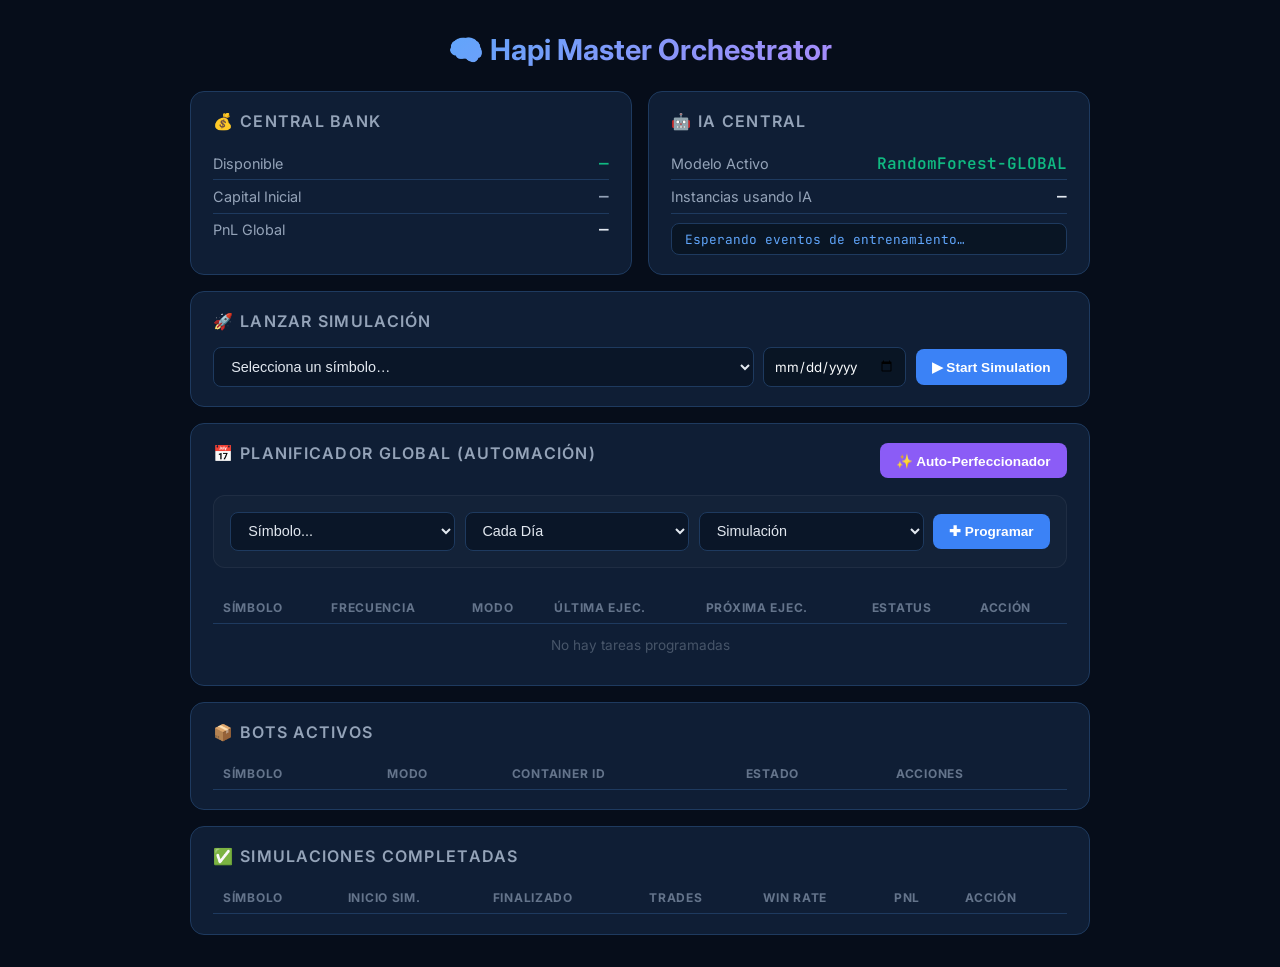
==== orchestrator/static/index.html @ 5a650d9f "feat(sim): Estabilizar fechas de simulacion, historiales y deduplicar activos en Maturity Hub - Se r" ====
<!DOCTYPE html>
<html lang="es">
<head>
    <meta charset="UTF-8">
    <meta name="viewport" content="width=device-width, initial-scale=1.0">
    <title>Hapi Orchestrator</title>
    <link rel="preconnect" href="https://fonts.googleapis.com">
    <link href="https://fonts.googleapis.com/css2?family=Inter:wght@400;500;600;700&family=JetBrains+Mono:wght@400;600&display=swap" rel="stylesheet">
    <style>
        *, *::before, *::after { box-sizing: border-box; margin: 0; padding: 0; }

        body {
            font-family: 'Inter', sans-serif;
            background: #060d1a;
            color: #e2e8f0;
            min-height: 100vh;
            padding: 2rem 1rem;
            display: flex;
            flex-direction: column;
            align-items: center;
        }

        h1 {
            font-size: 1.8rem;
            font-weight: 700;
            margin-bottom: 1.5rem;
            background: linear-gradient(135deg, #60a5fa, #a78bfa);
            -webkit-background-clip: text;
            -webkit-text-fill-color: transparent;
        }

        .grid { display: grid; grid-template-columns: 1fr 1fr; gap: 1rem; width: 100%; max-width: 900px; }
        .full-width { grid-column: 1 / -1; }

        .card {
            background: #0f1e35;
            border: 1px solid #1e3a5f;
            border-radius: 14px;
            padding: 1.2rem 1.4rem;
        }

        .card h2 {
            font-size: 1rem;
            font-weight: 600;
            color: #94a3b8;
            text-transform: uppercase;
            letter-spacing: 0.08em;
            margin-bottom: 1rem;
        }

        .stat-row {
            display: flex;
            justify-content: space-between;
            align-items: center;
            padding: 0.35rem 0;
            border-bottom: 1px solid #1e3a5f;
        }
        .stat-row:last-child { border-bottom: none; }
        .stat-label { color: #94a3b8; font-size: 0.9rem; }
        .stat-value { font-family: 'JetBrains Mono', monospace; font-size: 1rem; font-weight: 600; }
        .green { color: #10b981; }
        .red { color: #ef4444; }
        .yellow { color: #f59e0b; }

        /* Launch section */
        .launch-row { display: flex; gap: 0.6rem; align-items: center; }
        select {
            flex: 1;
            padding: 0.6rem 0.8rem;
            border-radius: 8px;
            border: 1px solid #1e3a5f;
            background: #0a1628;
            color: #e2e8f0;
            font-size: 0.9rem;
            cursor: pointer;
        }
        button {
            padding: 0.6rem 1rem;
            border: none;
            border-radius: 8px;
            font-size: 0.85rem;
            font-weight: 600;
            cursor: pointer;
            transition: opacity 0.15s, transform 0.1s;
        }
        button:hover { opacity: 0.85; transform: translateY(-1px); }
        button:active { transform: translateY(0); }
        .btn-primary { background: #3b82f6; color: white; }
        .btn-kill { background: #ef4444; color: white; }
        .btn-console { background: #1e3a5f; color: #93c5fd; }
        .btn-dismiss { background: #292020; color: #f87171; }

        /* Tables */
        table { width: 100%; border-collapse: collapse; margin-top: 0.5rem; }
        th { text-align: left; padding: 0.5rem 0.6rem; color: #64748b; font-size: 0.75rem; text-transform: uppercase; letter-spacing: 0.06em; border-bottom: 1px solid #1e3a5f; }
        td { padding: 0.55rem 0.6rem; font-size: 0.85rem; border-bottom: 1px solid #0f1e35; }
        tr:last-child td { border-bottom: none; }

        /* Status pill */
        .pill {
            display: inline-block;
            padding: 0.15rem 0.5rem;
            border-radius: 999px;
            font-size: 0.75rem;
            font-weight: 600;
        }
        .pill-running { background: #052e16; color: #4ade80; }
        .pill-completed { background: #1e293b; color: #94a3b8; }

        /* AI status bar */
        #ai-status {
            font-family: 'JetBrains Mono', monospace;
            font-size: 0.8rem;
            color: #60a5fa;
            padding: 0.4rem 0.8rem;
            background: #091524;
            border-radius: 8px;
            border: 1px solid #1e3a5f;
            margin-top: 0.6rem;
        }

        .empty-msg { color: #475569; font-size: 0.85rem; padding: 0.8rem 0; text-align: center; }

        /* Pulse dot */
        .dot { display: inline-block; width: 8px; height: 8px; border-radius: 50%; margin-right: 5px; }
        .dot-green { background: #4ade80; animation: pulse 1.5s infinite; }
        .dot-gray { background: #475569; }
        @keyframes pulse { 0%,100%{opacity:1} 50%{opacity:0.4} }

        /* Toast notifications */
        #toast-container {
            position: fixed;
            top: 20px;
            right: 20px;
            z-index: 9999;
            display: flex;
            flex-direction: column;
            gap: 10px;
            pointer-events: none;
        }
        .toast {
            background: #1e3a5f;
            border-left: 4px solid #3b82f6;
            color: white;
            padding: 12px 20px;
            border-radius: 8px;
            box-shadow: 0 4px 12px rgba(0,0,0,0.5);
            font-size: 0.9rem;
            min-width: 250px;
            opacity: 0;
            transform: translateX(50px);
            transition: all 0.3s ease;
            pointer-events: auto;
            display: flex;
            justify-content: space-between;
            align-items: center;
        }
        .toast.show { opacity: 1; transform: translateX(0); }
        .toast.success { border-left-color: #10b981; }
        .toast.info { border-left-color: #3b82f6; }
        .toast-close { cursor: pointer; margin-left: 15px; opacity: 0.6; font-weight: bold; }
        .toast-close:hover { opacity: 1; }

        /* Highlight animation for new rows */
        @keyframes highlightRow {
            0% { background: rgba(59, 130, 246, 0.2); }
            100% { background: transparent; }
        }
        .row-new {
            animation: highlightRow 3s ease-out;
        }

        /* Maturity Hub Tags */
        .mastery-progress-bg { background: rgba(255,255,255,0.05); border-radius: 4px; height: 8px; width: 80px; overflow: hidden; display:inline-block; vertical-align:middle; margin-right:8px; }
        .mastery-progress-fill { height: 100%; background: #3b82f6; transition: width 0.3s; }
        .tag-ready { color: #10b981; background: rgba(16,185,129,0.1); border: 1px solid rgba(16,185,129,0.3); padding: 2px 6px; border-radius: 4px; font-size: 0.7rem; font-weight: bold; }
        .tag-validating { color: #f59e0b; background: rgba(245,158,11,0.1); border: 1px solid rgba(245,158,11,0.3); padding: 2px 6px; border-radius: 4px; font-size: 0.7rem; font-weight: bold; }
        .tag-learning { color: #94a3b8; background: rgba(148,163,184,0.1); border: 1px solid rgba(148,163,184,0.3); padding: 2px 6px; border-radius: 4px; font-size: 0.7rem; font-weight: bold; }

        /* Sparklines */
        .sparkline-container { width: 100px; height: 30px; display: inline-block; vertical-align: middle; }
        .sparkline-svg { width: 100%; height: 100%; }
        .sparkline-path { fill: none; stroke: #3b82f6; stroke-width: 2; stroke-linecap: round; }
        .sparkline-path-positive { stroke: #10b981; }
        .sparkline-path-negative { stroke: #ef4444; }

        /* Analyst Columns */
        .metric-pro { font-size: 0.75rem; color: #94a3b8; display: block; margin-top: 2px; }
        .metric-pro b { color: #e2e8f0; }
        .stability-badge { display: inline-block; width: 10px; height: 10px; border-radius: 50%; margin-right: 4px; }

        /* Scheduler Styles */
        .btn-delete { background:rgba(239, 68, 68, 0.1); color:#ef4444; border:1px solid rgba(239, 68, 68, 0.2); padding: 4px 8px; border-radius: 6px; cursor:pointer; font-size: 0.75rem; }
        .btn-delete:hover { background:rgba(239, 68, 68, 0.2); }
        .job-tag { padding: 2px 6px; border-radius: 4px; font-size: 0.65rem; font-weight: bold; background: rgba(59, 130, 246, 0.1); color: #3b82f6; }
        .auto-btn { background: #8b5cf6; color: white; border: none; padding: 0.6rem 1rem; border-radius: 8px; cursor: pointer; font-weight: 600; font-size: 0.85rem; }
        .auto-btn:hover { background: #7c3aed; }
    </style>
</head>
<body>
    <div id="toast-container"></div>
    <h1>🧠 Hapi Master Orchestrator</h1>

    <div class="grid">

        <!-- BANCO CENTRAL -->
        <div class="card">
            <h2>💰 Central Bank</h2>
            <div class="stat-row">
                <span class="stat-label">Disponible</span>
                <span class="stat-value green" id="av-cash">—</span>
            </div>
            <div class="stat-row">
                <span class="stat-label">Capital Inicial</span>
                <span class="stat-value" id="init-cash" style="color:#94a3b8">—</span>
            </div>
            <div class="stat-row">
                <span class="stat-label">PnL Global</span>
                <span class="stat-value" id="tot-pnl">—</span>
            </div>
        </div>

        <!-- IA CENTRAL -->
        <div class="card">
            <h2>🤖 IA Central</h2>
            <div class="stat-row">
                <span class="stat-label">Modelo Activo</span>
                <span class="stat-value green">RandomForest-GLOBAL</span>
            </div>
            <div class="stat-row">
                <span class="stat-label">Instancias usando IA</span>
                <span class="stat-value" id="ai-instances">—</span>
            </div>
            <div id="ai-status">Esperando eventos de entrenamiento…</div>
        </div>

        <!-- CERTIFICACIÓN DE MAESTRÍA (MATURITY HUB) -->
        <div class="card full-width" id="maturity-hub-card" style="display:none;">
            <div style="display:flex; justify-content:space-between; align-items:center; margin-bottom:1rem;">
                <h2>🏆 Certificación de Maestría (Maturity Hub)</h2>
                <div id="ai-global-advisor" style="font-size:0.8rem; font-weight:600; color:#3b82f6; padding:0.4rem 0.8rem; background:rgba(59,130,246,0.1); border-radius:30px; border:1px solid rgba(59,130,246,0.2);">
                    🌀 Analizando mejor activo...
                </div>
            </div>
            <table id="maturity-table">
                <thead><tr>
                    <th>Símbolo</th>
                    <th>Tendencia (Equity)</th>
                    <th>Madurez</th>
                    <th>Estatus</th>
                    <th>Análisis (Expect./Eficiencia)</th>
                    <th>Estabilidad</th>
                    <th>Cap. Sugerido</th>
                </tr></thead>
                <tbody id="maturity-tbody"></tbody>
            </table>
        </div>

        <!-- LANZAR SIMULACIÓN -->
        <div class="card full-width">
            <h2>🚀 Lanzar Simulación</h2>
            <div class="launch-row">
                <select id="sym-input">
                    <option value="">Selecciona un símbolo…</option>
                </select>
                <input type="date" id="date-input" style="padding: 0.6rem; border-radius: 8px; border: 1px solid #1e3a5f; background: #091524; color: #f8fafc; font-family: 'Inter', sans-serif;" title="Fecha de inicio (opcional)">
                <button class="btn-primary" onclick="launchBot()">▶ Start Simulation</button>
            </div>
        </div>

        <!-- PLANIFICADOR GLOBAL (AUTOMACIÓN) -->
        <div class="card full-width">
            <div style="display:flex; justify-content:space-between; align-items:center; margin-bottom:1rem;">
                <h2>📅 Planificador Global (Automación)</h2>
                <button class="auto-btn" onclick="autoPerfectionist()">✨ Auto-Perfeccionador</button>
            </div>
            
            <div class="launch-row" style="margin-bottom: 1.5rem; background: rgba(255,255,255,0.02); padding: 1rem; border-radius: 12px; border: 1px solid rgba(255,255,255,0.05);">
                <select id="sched-sym">
                   <option value="">Símbolo...</option>
                </select>
                <select id="sched-freq">
                    <option value="HOURLY">Cada Hora</option>
                    <option value="DAILY" selected>Cada Día</option>
                    <option value="WEEKLY">Cada Semana</option>
                </select>
                <select id="sched-mode">
                    <option value="SIMULATED">Simulación</option>
                    <option value="LIVE">Live Mode</option>
                </select>
                <button class="btn-primary" onclick="addScheduleJob()">✚ Programar</button>
            </div>

            <table id="scheduler-table">
                <thead><tr>
                    <th>Símbolo</th><th>Frecuencia</th><th>Modo</th><th>Última Ejec.</th><th>Próxima Ejec.</th><th>Estatus</th><th>Acción</th>
                </tr></thead>
                <tbody id="scheduler-tbody">
                    <tr><td colspan="7" class="empty-msg">No hay tareas programadas</td></tr>
                </tbody>
            </table>
        </div>

        <!-- BOTS ACTIVOS -->
        <div class="card full-width">
            <h2>📦 Bots Activos <span id="running-count" style="color:#4ade80;font-size:0.85rem;text-transform:none;font-weight:400;"></span></h2>
            <table id="bot-table">
                <thead><tr>
                    <th>Símbolo</th><th>Modo</th><th>Container ID</th><th>Estado</th><th>Acciones</th>
                </tr></thead>
                <tbody id="running-tbody"></tbody>
            </table>
        </div>

        <!-- BOTS COMPLETADOS -->
        <div class="card full-width">
            <h2>✅ Simulaciones Completadas</h2>
            <table id="done-table">
                <thead><tr>
                    <th>Símbolo</th><th>Inicio Sim.</th><th>Finalizado</th><th>Trades</th><th>Win Rate</th><th>PnL</th><th>Acción</th>
                </tr></thead>
                <tbody id="done-tbody"></tbody>
            </table>
        </div>

    </div>

    <script>
        // ─── ANALYST TOOLS ──────────────────────────────────────
        function drawSparkline(data, colorClass = '') {
            if (!data || data.length < 2) return '<span style="color:#475569; font-size:10px;">Sin historial</span>';
            
            const width = 100;
            const height = 30;
            const padding = 2;
            
            const min = Math.min(...data);
            const max = Math.max(...data);
            const range = (max - min) || 1;
            
            const points = data.map((val, i) => {
                const x = (i / (data.length - 1)) * width;
                const y = height - padding - ((val - min) / range) * (height - 2 * padding);
                return `${x},${y}`;
            }).join(' ');
            
            const trend = data[data.length - 1] - data[0];
            const trendColor = trend > 0 ? 'sparkline-path-positive' : (trend < 0 ? 'sparkline-path-negative' : '');

            return `
                <div class="sparkline-container">
                    <svg class="sparkline-svg" viewBox="0 0 ${width} ${height}">
                        <polyline class="sparkline-path ${trendColor}" points="${points}" />
                    </svg>
                </div>
            `;
        }

        // ─── BANK ───────────────────────────────────────────────
        async function fetchBank() {
            try {
                const res = await fetch('/api/bank/balance');
                const d = await res.json();
                document.getElementById('av-cash').textContent = '$' + d.available_cash.toFixed(2);
                document.getElementById('init-cash').textContent = '$' + d.initial_cash.toFixed(2);
                const pnl = d.total_pnl;
                const el = document.getElementById('tot-pnl');
                el.textContent = (pnl >= 0 ? '+' : '') + '$' + pnl.toFixed(2);
                el.className = 'stat-value ' + (pnl >= 0 ? 'green' : 'red');
            } catch(e) { console.error('bank', e); }
        }

        // ─── DOCKER STATUS ──────────────────────────────────────
        let lastRunningSymbols = new Set();
        let isFirstLoad = true;

        function showToast(message, type = 'info') {
            const container = document.getElementById('toast-container');
            const toast = document.createElement('div');
            toast.className = `toast ${type}`;
            toast.innerHTML = `<span>${message}</span><span class="toast-close" onclick="this.parentElement.remove()">×</span>`;
            container.appendChild(toast);
            
            // Trigger animation
            setTimeout(() => toast.classList.add('show'), 10);
            
            // Auto hide after 6 seconds
            setTimeout(() => {
                toast.classList.remove('show');
                setTimeout(() => toast.remove(), 300);
            }, 6000);
        }

        async function fetchBots() {
            try {
                const res = await fetch('/api/docker/status');
                const d = await res.json();

                const currentRunning = new Set((d.containers || []).map(c => c.symbol));
                
                // Detectar si alguno terminó
                if (!isFirstLoad) {
                    lastRunningSymbols.forEach(sym => {
                        if (!currentRunning.has(sym)) {
                            // Estaba antes, ya no está. Revisar si está en completados
                            const isDone = (d.completed || []).some(b => b.symbol === sym);
                            if (isDone) {
                                showToast(`✅ Simulación de <b>${sym}</b> Finalizada`, 'success');
                            }
                        }
                    });
                }
                lastRunningSymbols = currentRunning;
                isFirstLoad = false;

                // --- Bots corriendo ---
                const runningTbody = document.getElementById('running-tbody');
                const containers = d.containers || [];
                document.getElementById('running-count').textContent =
                    containers.length ? `(${containers.length} activo${containers.length > 1 ? 's' : ''})` : '';
                document.getElementById('ai-instances').textContent = containers.length;

                // --- IA Central Stats ---
                if (d.ai) {
                    const statusDiv = document.getElementById('ai-status');
                    statusDiv.innerHTML = `
                        <div style="margin-top:10px; display:flex; flex-direction:column; gap:4px;">
                            <div style="display:flex; justify-content:space-between; font-size:13px;">
                                <span style="color:#64748b;">Muestras de Aprendizaje:</span>
                                <span style="color:white; font-weight:bold;">${d.ai.total_samples} trades</span>
                            </div>
                            <div style="display:flex; justify-content:space-between; font-size:13px;">
                                <span style="color:#64748b;">Estatus de IA:</span>
                                <span style="color:${d.ai.ai_mode === 'MLP' ? '#4ade80' : '#fb923c'}; font-weight:bold;">${d.ai.ai_mode === 'MLP' ? 'ENTRENADO 🧠' : 'COLD-START ❄️'}</span>
                            </div>
                            <div style="display:flex; justify-content:space-between; font-size:13px;">
                                <span style="color:#64748b;">Precisión del Modelo:</span>
                                <span style="color:${d.ai.model_accuracy >= 50 ? '#00ffd5' : '#ff4f4f'}; font-weight:bold;">${d.ai.model_accuracy}%</span>
                            </div>
                        </div>
                    `;
                }

                if (containers.length === 0) {
                    runningTbody.innerHTML = '<tr><td colspan="5" class="empty-msg">No hay bots corriendo</td></tr>';
                } else {
                    runningTbody.innerHTML = '';
                    containers.forEach(c => {
                        const tr = document.createElement('tr');
                        tr.innerHTML = `
                            <td style="font-weight:600;">${c.symbol}</td>
                            <td>${c.mode}</td>
                            <td style="font-family:'JetBrains Mono',monospace;font-size:12px;color:#64748b;">${c.id}</td>
                            <td><span class="pill pill-running"><span class="dot dot-green"></span>running</span></td>
                            <td style="display:flex;gap:6px;flex-wrap:wrap;">
                                <button class="btn-kill" onclick="killBot('${c.symbol}')">⛔ Kill</button>
                                <button class="btn-console" onclick="openConsole('${c.symbol}')">💻 Consola</button>
                            </td>`;
                        runningTbody.appendChild(tr);
                    });
                }

                // --- Bots completados ---
                const doneTbody = document.getElementById('done-tbody');
                const maturityTbody = document.getElementById('maturity-tbody');
                const maturityHub = document.getElementById('maturity-hub-card');
                const completed = d.completed || [];
                
                if (completed.length === 0) {
                    doneTbody.innerHTML = '<tr><td colspan="6" class="empty-msg">Ninguna simulación finalizada todavía</td></tr>';
                    maturityHub.style.display = 'none';
                } else {
                    doneTbody.innerHTML = '';
                    maturityTbody.innerHTML = '';
                    maturityHub.style.display = 'block';

                    let bestSymbol = null;
                    let maxPF = 0;

                    const latestPerSymbol = {};

                    completed.forEach(b => {
                        // --- Fila en Tabla de Completados ---
                        const pnl = b.pnl || 0;
                        const pnlClass = pnl >= 0 ? 'green' : 'red';
                        const wr = b.win_rate != null ? (b.win_rate * 100).toFixed(1) + '%' : '—';
                        const tr = document.createElement('tr');
                        if (new Date() - new Date(b.finished_at) < 15000) tr.className = 'row-new';
                        
                        tr.innerHTML = `
                            <td style="font-weight:600;">${b.symbol}</td>
                            <td style="color:#4ade80;font-size:0.8rem;font-family:'JetBrains Mono',monospace;">${b.sim_start_date || '—'}</td>
                            <td style="color:#64748b;font-size:0.8rem;">${b.finished_at || '—'}</td>
                            <td>${b.trades ?? '—'}</td>
                            <td>${wr}</td>
                            <td class="${pnlClass}" style="font-family:'JetBrains Mono',monospace;">${pnl >= 0 ? '+' : ''}$${pnl.toFixed(2)}</td>
                            <td><button class="btn-dismiss" onclick="dismissBot('${b.run_id || b.symbol}')">🗑 Limpiar</button></td>`;
                        doneTbody.appendChild(tr);

                        if (!latestPerSymbol[b.symbol]) {
                            latestPerSymbol[b.symbol] = b;
                        }
                    });

                    // --- Filas agrupadas en Maturity Hub ---
                    Object.values(latestPerSymbol).forEach(b => {
                        const mScore = b.mastery_score || 0;
                        const mStatus = b.mastery_status || "APRENDIENDO";
                        const mPF = b.actual_profit_factor || 0;
                        const mDD = b.actual_max_drawdown || 0;
                        const mCash = b.recommended_cash || 500;
                        const mExpect = b.expectancy || 0;
                        const mEff = b.efficiency || 0;
                        const mStab = b.stability_score || 0;
                        const mHistory = b.equity_history || [];
                        
                        if (mPF > maxPF) { maxPF = mPF; bestSymbol = b.symbol; }

                        const tagClass = mStatus === "LISTO PARA VIVO" ? "tag-ready" : 
                                       mStatus === "VALIDANDO" ? "tag-validating" : "tag-learning";

                        const stabColor = mStab > 70 ? '#10b981' : mStab > 40 ? '#f59e0b' : '#ef4444';

                        const mTr = document.createElement('tr');
                        mTr.innerHTML = `
                            <td style="font-weight:700;">${b.symbol}</td>
                            <td>${drawSparkline(mHistory)}</td>
                            <td>
                                <div class="mastery-progress-bg"><div class="mastery-progress-fill" style="width:${mScore}%"></div></div>
                                <span style="font-size:0.8rem; font-weight:bold;">${mScore.toFixed(0)}%</span>
                            </td>
                            <td><span class="${tagClass}">${mStatus}</span></td>
                            <td>
                                <span class="metric-pro">Expectancia: <b style="color:${mExpect >= 0 ? '#4ade80' : '#f87171'}">$${mExpect.toFixed(2)}</b></span>
                                <span class="metric-pro">Eficiencia: <b style="color:${mEff > 80 ? '#4ade80' : '#fb923c'}">${mEff.toFixed(1)}%</b></span>
                            </td>
                            <td>
                                <div style="display:flex; align-items:center;">
                                    <span class="stability-badge" style="background:${stabColor}"></span>
                                    <span style="font-family:'JetBrains Mono',monospace; font-weight:700;">${mStab.toFixed(1)}</span>
                                </div>
                                <span style="font-size:0.65rem; color:#64748b;">Profit Factor: ${mPF.toFixed(2)}</span>
                            </td>
                            <td style="font-weight:600; color:#3b82f6;">$${mCash.toLocaleString()}</td>
                        `;
                        maturityTbody.appendChild(mTr);
                    });

                    // --- Global Advisor & Concentration Check ---
                    const advisor = document.getElementById('ai-global-advisor');
                    const activeSymbols = Array.from(lastRunningSymbols);
                    
                    // Lógica de Correlación (Sectores)
                    const sectors = {
                        'AAPL': 'TECH', 'NVDA': 'TECH', 'MSFT': 'TECH', 'TSLA': 'TECH/AUTO',
                        'AMD': 'TECH', 'INTC': 'TECH', 'AMZN': 'RETAIL/TECH', 'GOOGL': 'TECH',
                        'META': 'TECH', 'NFLX': 'TECH', 'SPY': 'INDEX', 'QQQ': 'INDEX'
                    };
                    
                    const activeSectors = activeSymbols.map(s => sectors[s] || 'OTHER');
                    const sectorCounts = activeSectors.reduce((acc, s) => { acc[s] = (acc[s] || 0) + 1; return acc; }, {});
                    const overloadedSectors = Object.keys(sectorCounts).filter(s => sectorCounts[s] > 1);

                    if (overloadedSectors.length > 0) {
                        advisor.innerHTML = `⚠️ ALERTA: Concentración de Riesgo en sector <b>${overloadedSectors.join(', ')}</b>`;
                        advisor.style.background = "rgba(239, 68, 68, 0.1)";
                        advisor.style.color = "#ef4444";
                        advisor.style.borderColor = "rgba(239, 68, 68, 0.3)";
                    } else if (bestSymbol && maxPF >= 1) {
                        advisor.innerHTML = `✨ Recomendado: <b style="color:white;">${bestSymbol}</b> (PF: ${maxPF.toFixed(2)})`;
                        advisor.style.background = "rgba(16,185,129,0.1)";
                        advisor.style.color = "#10b981";
                        advisor.style.borderColor = "rgba(16,185,129,0.3)";
                    } else {
                        advisor.innerHTML = "🌀 IA: Necesito más datos para recomendar.";
                    }
                }
            } catch(e) { console.error('bots', e); }
        }

        // ─── ACTIONS ────────────────────────────────────────────
        async function launchBot() {
            const sym = document.getElementById('sym-input').value;
            const startDate = document.getElementById('date-input').value; // puede ser vacío
            if (!sym) { alert('Selecciona un símbolo primero'); return; }
            
            // Persistir la fecha para la próxima vez
            if (startDate) {
                localStorage.setItem('hapi_last_sim_date', startDate);
            } else {
                localStorage.removeItem('hapi_last_sim_date');
            }
            
            const payload = {symbol: sym, mode: 'SIMULATED'};
            if (startDate) payload.start_date = startDate;
            
            try {
                const res = await fetch('/api/docker/launch', {
                    method: 'POST',
                    headers: {'Content-Type': 'application/json'},
                    body: JSON.stringify(payload)
                });
                const d = await res.json();
                if (d.status === 'error') { alert('Error: ' + d.message); return; }
                document.getElementById('sym-input').value = '';
                logAI(`🚀 Worker ${sym} lanzado → entrenando IA Central…`);
                fetchBots();
            } catch(e) { alert('Fallo al lanzar: ' + e.message); }
        }

        async function killBot(sym) {
            // Optimistic UI update: deshabilitar botones y cambiar texto para feedback visual inmediato
            const buttons = document.querySelectorAll(`button[onclick="killBot('${sym}')"]`);
            buttons.forEach(b => {
                b.textContent = '⏳ Matando...';
                b.disabled = true;
                b.style.opacity = '0.5';
            });
            
            try {
                await fetch(`/api/docker/kill/${sym}`, {method: 'POST'});
            } catch(e) {
                console.error("Error al matar bot", e);
            }
            
            // Refrescar al instante y también esperar 2 segundos para asegurar sincronía con Docker
            fetchBots();
            setTimeout(fetchBots, 2000); 
        }

        async function dismissBot(sym) {
            await fetch(`/api/docker/dismiss/${sym}`, {method: 'POST'});
            fetchBots();
        }

        function openConsole(sym) {
            window.open(`http://localhost:8080/?symbol=${sym}`, '_blank');
        }

        // ─── INITIALIZATION ─────────────────────────────────────
        document.addEventListener('DOMContentLoaded', () => {
            fetchBank();
            fetchBots();
            fetchSymbols();
            fetchSchedules();
            setInterval(fetchBank, 10000);
            setInterval(fetchBots, 5000);
            setInterval(fetchSchedules, 60000);
        });

        // ─── SCHEDULER LOGIC ──────────────────────────────────────
        async function fetchSchedules() {
            try {
                const res = await fetch('/api/scheduler/jobs');
                const d = await res.json();
                const tbody = document.getElementById('scheduler-tbody');
                
                if (!d.jobs || d.jobs.length === 0) {
                    tbody.innerHTML = '<tr><td colspan="7" class="empty-msg">No hay tareas programadas</td></tr>';
                    return;
                }

                tbody.innerHTML = '';
                d.jobs.forEach(j => {
                    const row = document.createElement('tr');
                    const nextRun = new Date(j.next_run).toLocaleString();
                    const lastRun = j.last_run ? new Date(j.last_run).toLocaleString() : '—';
                    
                    row.innerHTML = `
                        <td style="font-weight:700;">${j.symbol}</td>
                        <td><span class="job-tag">${j.frequency}</span></td>
                        <td style="font-size:0.8rem; color:#94a3b8;">${j.mode}</td>
                        <td style="font-size:0.8rem;">${lastRun}</td>
                        <td style="color:#3b82f6; font-weight:600; font-size:0.8rem;">${nextRun}</td>
                        <td><span style="color:${j.status==='ERROR'?'#ef4444':'#10b981'}; font-size:0.75rem;">● ${j.status}</span></td>
                        <td>
                            <button class="btn-action" onclick="runJobNow('${j.id}')" title="Lanzar ahora" style="background:#10b98122; border:1px solid #10b98144; color:#10b981; margin-right:5px; padding:2px 6px; border-radius:4px; cursor:pointer;">▶️</button>
                            <button class="btn-delete" onclick="deleteJob('${j.id}')" title="Eliminar" style="background:#ef444422; border:1px solid #ef444444; color:#ef4444; padding:2px 6px; border-radius:4px; cursor:pointer;">🗑</button>
                        </td>
                    `;
                    tbody.appendChild(row);
                });
            } catch(e) { console.error('schedules', e); }
        }

        async function addScheduleJob() {
            const symbol = document.getElementById('sched-sym').value;
            const frequency = document.getElementById('sched-freq').value;
            const mode = document.getElementById('sched-mode').value;
            
            if(!symbol) return alert('Selecciona un símbolo');

            try {
                const res = await fetch('/api/scheduler/jobs', {
                    method: 'POST',
                    headers: {'Content-Type': 'application/json'},
                    body: JSON.stringify({ symbol, frequency, mode })
                });
                if(res.ok) {
                    showToast(`📅 Tarea programada para ${symbol}`, 'info');
                    fetchSchedules();
                }
            } catch(e) { console.error(e); }
        }

        async function deleteJob(id) {
            if(!confirm('¿Eliminar tarea programada?')) return;
            try {
                await fetch(`/api/scheduler/jobs/${id}`, { method: 'DELETE' });
                fetchSchedules();
            } catch(e) { console.error(e); }
        }

        async function runJobNow(id) {
            try {
                const res = await fetch(`/api/scheduler/jobs/${id}/run`, { method: 'POST' });
                if (res.ok) {
                    showToast("⚡ Lanzando tarea programada inmediatamente...", "success");
                    fetchSchedules();
                    // Refrescar el Hub de Madurez tras un pequeño delay para ver el nuevo contenedor
                    setTimeout(fetchMaturityHub, 2000);
                }
            } catch(e) { console.error(e); }
        }

        async function autoPerfectionist() {
            showToast("🧠 IA: Identificando activos para auto-perfeccionamiento...", "info");
            
            // Buscar en el maturity hub activos con madurez < 50%
            const rows = document.querySelectorAll('#maturity-tbody tr');
            let scheduled = 0;
            
            for (let tr of rows) {
                const symbol = tr.querySelector('td:first-child').innerText;
                const status = tr.querySelector('.tag-learning, .tag-validating, .tag-ready')?.innerText;
                
                if (status === "APRENDIENDO" || status === "VALIDANDO") {
                    await fetch('/api/scheduler/jobs', {
                        method: 'POST',
                        headers: {'Content-Type': 'application/json'},
                        body: JSON.stringify({ symbol, frequency: 'DAILY', mode: 'SIMULATED' })
                    });
                    scheduled++;
                }
            }

            if (scheduled > 0) {
                showToast(`🚀 Se programaron ${scheduled} ciclos de aprendizaje diario.`, "success");
            } else {
                showToast("✨ Todos los activos están en nivel óptimo.", "success");
            }
            fetchSchedules();
        }

        // ─── SYMBOLS ────────────────────────────────────────────
        async function fetchSymbols() {
            try {
                const res = await fetch('/api/symbols');
                const d = await res.json();
                if (d.status === 'success') {
                    const sel = document.getElementById('sym-input');
                    const schedSel = document.getElementById('sched-sym');
                    
                    // Limpiar previos (menos el placeholder)
                    sel.innerHTML = '<option value="">Selecciona un símbolo…</option>';
                    schedSel.innerHTML = '<option value="">Símbolo...</option>';
                    
                    d.assets.forEach(a => {
                        const opt = document.createElement('option');
                        opt.value = a.symbol;
                        opt.textContent = a.symbol + (a.name ? ` — ${a.name}` : '');
                        sel.appendChild(opt.cloneNode(true));
                        schedSel.appendChild(opt);
                    });
                }
            } catch(e) { console.error('symbols', e); }
        }

        // ─── AI STATUS TICKER ───────────────────────────────────
        function logAI(msg) {
            document.getElementById('ai-status').textContent = msg;
        }

        // Poll cada 5 s (Bots y Banco)
        setInterval(fetchBank, 10000);
        setInterval(fetchBots, 5000);
        
        // Restaurar última fecha usada
        const lastDate = localStorage.getItem('hapi_last_sim_date');
        if (lastDate) {
            const el = document.getElementById('date-input');
            if (el) el.value = lastDate;
        }
    </script>
</body>
</html>
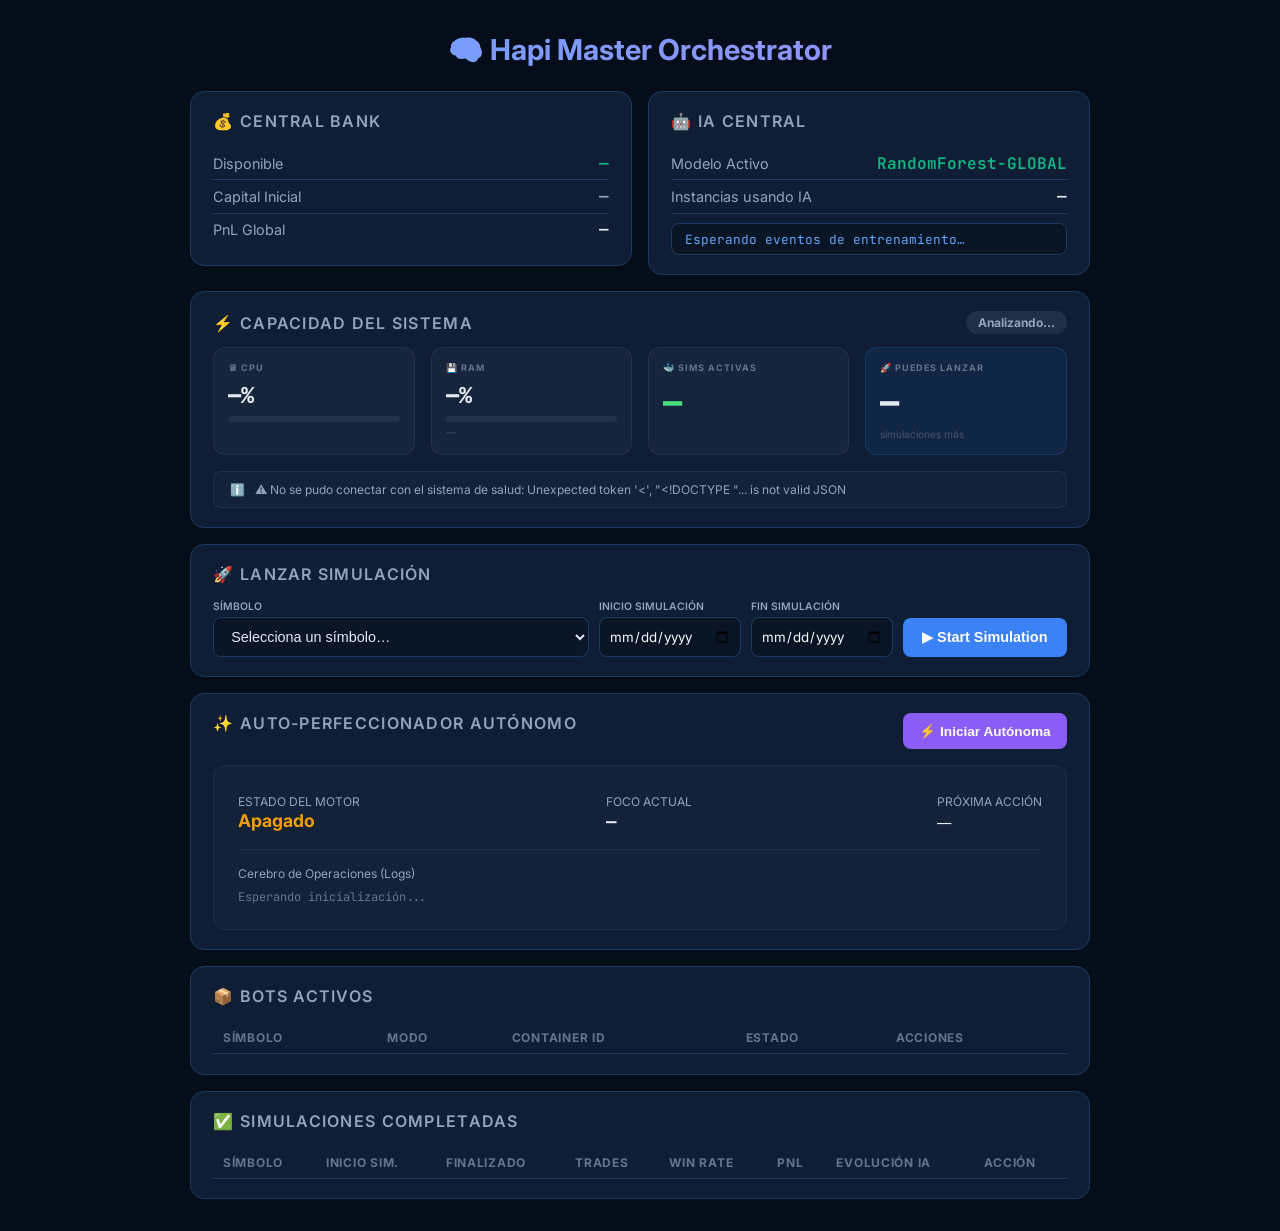
==== commit 06884720: "feat: widget de salud del sistema antes de Lanzar Simulacion - feat(orchestrator/main): nuevo endpoi" ====
--- a/orchestrator/static/index.html
+++ b/orchestrator/static/index.html
@@ -15,21 +15,20 @@
             color: #e2e8f0;
             min-height: 100vh;
             padding: 2rem 1rem;
-            display: flex;
-            flex-direction: column;
-            align-items: center;
+            overflow-y: auto;
         }
 
         h1 {
             font-size: 1.8rem;
             font-weight: 700;
             margin-bottom: 1.5rem;
+            text-align: center;
             background: linear-gradient(135deg, #60a5fa, #a78bfa);
             -webkit-background-clip: text;
             -webkit-text-fill-color: transparent;
         }
 
-        .grid { display: grid; grid-template-columns: 1fr 1fr; gap: 1rem; width: 100%; max-width: 900px; }
+        .grid { display: grid; grid-template-columns: 1fr 1fr; gap: 1rem; width: 100%; max-width: 900px; margin: 0 auto; align-items: start; }
         .full-width { grid-column: 1 / -1; }
 
         .card {
@@ -256,49 +255,104 @@
             </table>
         </div>
 
-        <!-- LANZAR SIMULACIÓN -->
+        
+        <!-- SALUD DEL SISTEMA -->
+        <div class="card full-width" id="sys-health-card">
+            <div style="display:flex; justify-content:space-between; align-items:center; margin-bottom:0.8rem;">
+                <h2 style="margin:0;">⚡ Capacidad del Sistema</h2>
+                <span id="sys-advice-badge" style="font-size:0.75rem; padding:4px 12px; border-radius:20px; font-weight:700; background:rgba(100,116,139,0.2); color:#94a3b8; transition:all 0.4s;">
+                    Analizando…
+                </span>
+            </div>
+            <div style="display:grid; grid-template-columns:1fr 1fr 1fr 1fr; gap:1rem; margin-bottom:1rem;">
+                <!-- CPU -->
+                <div style="background:rgba(255,255,255,0.03); border:1px solid rgba(255,255,255,0.06); border-radius:12px; padding:14px;">
+                    <div style="font-size:9px; color:#64748b; text-transform:uppercase; letter-spacing:1px; margin-bottom:8px; font-weight:700;">🖥 CPU</div>
+                    <div style="font-size:22px; font-weight:900; font-family:'JetBrains Mono',monospace; margin-bottom:6px;" id="sys-cpu-val">—%</div>
+                    <div style="background:rgba(255,255,255,0.06); border-radius:4px; height:6px; overflow:hidden;">
+                        <div id="sys-cpu-bar" style="height:100%; width:0%; background:#3b82f6; transition:width 0.6s ease; border-radius:4px;"></div>
+                    </div>
+                </div>
+                <!-- RAM -->
+                <div style="background:rgba(255,255,255,0.03); border:1px solid rgba(255,255,255,0.06); border-radius:12px; padding:14px;">
+                    <div style="font-size:9px; color:#64748b; text-transform:uppercase; letter-spacing:1px; margin-bottom:8px; font-weight:700;">💾 RAM</div>
+                    <div style="font-size:22px; font-weight:900; font-family:'JetBrains Mono',monospace; margin-bottom:6px;" id="sys-ram-val">—%</div>
+                    <div style="background:rgba(255,255,255,0.06); border-radius:4px; height:6px; overflow:hidden;">
+                        <div id="sys-ram-bar" style="height:100%; width:0%; background:#8b5cf6; transition:width 0.6s ease; border-radius:4px;"></div>
+                    </div>
+                    <div style="font-size:10px; color:#475569; margin-top:4px;" id="sys-ram-detail">—</div>
+                </div>
+                <!-- Sims Activas -->
+                <div style="background:rgba(255,255,255,0.03); border:1px solid rgba(255,255,255,0.06); border-radius:12px; padding:14px;">
+                    <div style="font-size:9px; color:#64748b; text-transform:uppercase; letter-spacing:1px; margin-bottom:8px; font-weight:700;">🐳 Sims Activas</div>
+                    <div style="font-size:32px; font-weight:900; font-family:'JetBrains Mono',monospace; color:#4ade80;" id="sys-running-val">—</div>
+                </div>
+                <!-- Capacidad Disponible -->
+                <div id="sys-capacity-card" style="background:rgba(59,130,246,0.08); border:1px solid rgba(59,130,246,0.2); border-radius:12px; padding:14px; transition:all 0.4s;">
+                    <div style="font-size:9px; color:#64748b; text-transform:uppercase; letter-spacing:1px; margin-bottom:8px; font-weight:700;">🚀 Puedes Lanzar</div>
+                    <div style="font-size:32px; font-weight:900; font-family:'JetBrains Mono',monospace;" id="sys-max-val">—</div>
+                    <div style="font-size:10px; color:#475569; margin-top:4px;">simulaciones más</div>
+                </div>
+            </div>
+            <!-- Advice bar -->
+            <div id="sys-advice-bar" style="background:rgba(255,255,255,0.02); border:1px solid rgba(255,255,255,0.06); border-radius:8px; padding:10px 16px; font-size:12px; color:#94a3b8; display:flex; align-items:center; gap:10px; transition:all 0.4s;">
+                <span id="sys-advice-icon">ℹ️</span>
+                <span id="sys-advice-text">Cargando diagnóstico del sistema…</span>
+            </div>
+        </div>
+
+<!-- LANZAR SIMULACIÓN -->
         <div class="card full-width">
             <h2>🚀 Lanzar Simulación</h2>
-            <div class="launch-row">
-                <select id="sym-input">
-                    <option value="">Selecciona un símbolo…</option>
-                </select>
-                <input type="date" id="date-input" style="padding: 0.6rem; border-radius: 8px; border: 1px solid #1e3a5f; background: #091524; color: #f8fafc; font-family: 'Inter', sans-serif;" title="Fecha de inicio (opcional)">
-                <button class="btn-primary" onclick="launchBot()">▶ Start Simulation</button>
+            <div class="launch-row" style="align-items:flex-end;">
+                <div style="display:flex; flex-direction:column; gap:4px; flex:1;">
+                   <span style="font-size:0.65rem; color:#94a3b8; font-weight:600;">SÍMBOLO</span>
+                   <select id="sym-input">
+                       <option value="">Selecciona un símbolo…</option>
+                   </select>
+                </div>
+                <div style="display:flex; flex-direction:column; gap:4px;">
+                   <span style="font-size:0.65rem; color:#94a3b8; font-weight:600;">INICIO SIMULACIÓN</span>
+                   <input type="date" id="date-input" style="padding: 0.6rem; border-radius: 8px; border: 1px solid #1e3a5f; background: #091524; color: #f8fafc; font-family: 'Inter', sans-serif;" title="Fecha de inicio (opcional)">
+                </div>
+                <div style="display:flex; flex-direction:column; gap:4px;">
+                   <span style="font-size:0.65rem; color:#94a3b8; font-weight:600;">FIN SIMULACIÓN</span>
+                   <input type="date" id="date-end-input" style="padding: 0.6rem; border-radius: 8px; border: 1px solid #1e3a5f; background: #091524; color: #f8fafc; font-family: 'Inter', sans-serif;" title="Fecha de fin (opcional)">
+                </div>
+                <button class="btn-primary" onclick="launchBot()" style="padding:0.7rem 1.2rem; font-size:0.9rem;">▶ Start Simulation</button>
             </div>
         </div>
 
-        <!-- PLANIFICADOR GLOBAL (AUTOMACIÓN) -->
+        <!-- AUTO-PERFECCIONADOR AUTÓNOMO -->
         <div class="card full-width">
             <div style="display:flex; justify-content:space-between; align-items:center; margin-bottom:1rem;">
-                <h2>📅 Planificador Global (Automación)</h2>
-                <button class="auto-btn" onclick="autoPerfectionist()">✨ Auto-Perfeccionador</button>
-            </div>
-            
-            <div class="launch-row" style="margin-bottom: 1.5rem; background: rgba(255,255,255,0.02); padding: 1rem; border-radius: 12px; border: 1px solid rgba(255,255,255,0.05);">
-                <select id="sched-sym">
-                   <option value="">Símbolo...</option>
-                </select>
-                <select id="sched-freq">
-                    <option value="HOURLY">Cada Hora</option>
-                    <option value="DAILY" selected>Cada Día</option>
-                    <option value="WEEKLY">Cada Semana</option>
-                </select>
-                <select id="sched-mode">
-                    <option value="SIMULATED">Simulación</option>
-                    <option value="LIVE">Live Mode</option>
-                </select>
-                <button class="btn-primary" onclick="addScheduleJob()">✚ Programar</button>
-            </div>
-
-            <table id="scheduler-table">
-                <thead><tr>
-                    <th>Símbolo</th><th>Frecuencia</th><th>Modo</th><th>Última Ejec.</th><th>Próxima Ejec.</th><th>Estatus</th><th>Acción</th>
-                </tr></thead>
-                <tbody id="scheduler-tbody">
-                    <tr><td colspan="7" class="empty-msg">No hay tareas programadas</td></tr>
-                </tbody>
-            </table>
+                <h2>✨ Auto-Perfeccionador Autónomo</h2>
+                <button id="btn-toggle-auto" class="auto-btn" onclick="toggleAutoTrainer()">⚡ Iniciar Autónoma</button>
+            </div>
+            
+            <div style="background: rgba(255,255,255,0.02); padding: 1.5rem; border-radius: 12px; border: 1px solid rgba(255,255,255,0.05); display: flex; flex-direction: column; gap: 1rem;">
+                <div style="display: flex; justify-content: space-between;">
+                    <div>
+                        <span style="font-size: 0.75rem; color: #94a3b8; text-transform: uppercase;">Estado del Motor</span>
+                        <div id="ai-auto-status" style="font-weight: 700; color: #f59e0b; font-size: 1.1rem;">Apagado</div>
+                    </div>
+                    <div>
+                        <span style="font-size: 0.75rem; color: #94a3b8; text-transform: uppercase;">Foco Actual</span>
+                        <div id="ai-auto-focus" style="font-weight: 700; font-family: 'JetBrains Mono', monospace; color: #e2e8f0; font-size: 1.1rem;">—</div>
+                    </div>
+                    <div>
+                        <span style="font-size: 0.75rem; color: #94a3b8; text-transform: uppercase;">Próxima Acción</span>
+                        <div id="ai-auto-action" style="font-size: 0.9rem; color: #e2e8f0; margin-top: 4px;">—</div>
+                    </div>
+                </div>
+                
+                <div style="border-top: 1px solid rgba(255,255,255,0.05); padding-top: 1rem;">
+                    <span style="font-size: 0.75rem; color: #94a3b8; margin-bottom: 0.5rem; display:block;">Cerebro de Operaciones (Logs)</span>
+                    <ul id="ai-auto-logs" style="list-style:none; font-family: 'JetBrains Mono', monospace; font-size: 0.75rem; color: #64748b; margin:0; display:flex; flex-direction:column; gap:4px; max-height:80px; overflow-y:auto;">
+                        <li>Esperando inicialización...</li>
+                    </ul>
+                </div>
+            </div>
         </div>
 
         <!-- BOTS ACTIVOS -->
@@ -317,7 +371,7 @@
             <h2>✅ Simulaciones Completadas</h2>
             <table id="done-table">
                 <thead><tr>
-                    <th>Símbolo</th><th>Inicio Sim.</th><th>Finalizado</th><th>Trades</th><th>Win Rate</th><th>PnL</th><th>Acción</th>
+                    <th>Símbolo</th><th>Inicio Sim.</th><th>Finalizado</th><th>Trades</th><th>Win Rate</th><th>PnL</th><th>Evolución IA</th><th>Acción</th>
                 </tr></thead>
                 <tbody id="done-tbody"></tbody>
             </table>
@@ -384,11 +438,11 @@
             // Trigger animation
             setTimeout(() => toast.classList.add('show'), 10);
             
-            // Auto hide after 6 seconds
+            // Auto hide after 12 seconds so user can read details
             setTimeout(() => {
                 toast.classList.remove('show');
                 setTimeout(() => toast.remove(), 300);
-            }, 6000);
+            }, 12000);
         }
 
         async function fetchBots() {
@@ -403,9 +457,27 @@
                     lastRunningSymbols.forEach(sym => {
                         if (!currentRunning.has(sym)) {
                             // Estaba antes, ya no está. Revisar si está en completados
-                            const isDone = (d.completed || []).some(b => b.symbol === sym);
-                            if (isDone) {
-                                showToast(`✅ Simulación de <b>${sym}</b> Finalizada`, 'success');
+                            const completedBot = (d.completed || []).find(b => b.symbol === sym);
+                            if (completedBot) {
+                                const pnl = completedBot.pnl || 0;
+                                const trades = completedBot.trades || 0;
+                                const wrRaw = completedBot.win_rate != null ? completedBot.win_rate : null;
+                                const wr = wrRaw != null ? (wrRaw <= 1.0 ? wrRaw * 100 : wrRaw).toFixed(1) + '%' : '—';
+                                const mStatus = completedBot.mastery_status || "APRENDIENDO";
+                                
+                                let readinessMsg = "";
+                                if (mStatus === "LISTO PARA VIVO") {
+                                    readinessMsg = "<br><span style='color:#10b981;font-weight:bold;font-size:0.85rem;'>🟢 IA APROBADA: ¡Símbolo LISTO para LIVE!</span>";
+                                } else if (pnl > 0) {
+                                    readinessMsg = "<br><span style='color:#f59e0b;font-weight:bold;font-size:0.85rem;'>🟡 Gana dinero pero falta madurez. Mas simulaciones sugeridas.</span>";
+                                } else {
+                                    readinessMsg = "<br><span style='color:#ef4444;font-weight:bold;font-size:0.85rem;'>🔴 Sigue perdiendo. Repetir entrenamiento.</span>";
+                                }
+
+                                const details = `<br><span style="font-size:0.8rem;color:#cbd5e1;font-family:'JetBrains Mono',monospace;">Trades: ${trades} | WR: ${wr} | PnL: $${pnl.toFixed(2)}</span>${readinessMsg}`;
+                                const toastType = pnl > 0 ? 'success' : 'info';
+
+                                showToast(`✅ Simulación de <b>${sym}</b> Finalizada${details}`, toastType);
                             }
                         }
                     });
@@ -483,9 +555,33 @@
                         // --- Fila en Tabla de Completados ---
                         const pnl = b.pnl || 0;
                         const pnlClass = pnl >= 0 ? 'green' : 'red';
-                        const wr = b.win_rate != null ? (b.win_rate * 100).toFixed(1) + '%' : '—';
+                        
+                        // Fix for raw win rate values vs pre-multiplied percentages
+                        let wrRaw = b.win_rate != null ? b.win_rate : null;
+                        if (wrRaw != null && wrRaw <= 1.0) wrRaw = wrRaw * 100; // Only multiply if fractional
+                        const wr = wrRaw != null ? wrRaw.toFixed(1) + '%' : '—';
+                        
                         const tr = document.createElement('tr');
                         if (new Date() - new Date(b.finished_at) < 15000) tr.className = 'row-new';
+
+                        // Calculate Evolution by looking for the chronologically previous simulation of the same symbol
+                        let evolutionHtml = '<span style="color:#64748b;font-size:0.75rem;">Primera vez</span>';
+                        let pastSymRuns = [];
+                        // We use the full completed array and find the next occurrence of this symbol (since array is reverse chronological)
+                        const currentIdx = completed.findIndex(x => x === b);
+                        if (currentIdx !== -1) {
+                            pastSymRuns = completed.slice(currentIdx + 1).filter(past => past.symbol === b.symbol);
+                        }
+                        const prevRun = pastSymRuns.length > 0 ? pastSymRuns[0] : null;
+
+                        if (prevRun) {
+                            const pnlDiff = pnl - (prevRun.pnl || 0);
+                            const diffColor = pnlDiff > 0 ? '#4ade80' : (pnlDiff < 0 ? '#f87171' : '#cbd5e1');
+                            const diffSign = pnlDiff > 0 ? '▲ +$' : (pnlDiff < 0 ? '▼ -$' : '=$');
+                            evolutionHtml = `<div style="display:flex; align-items:center;">
+                                             <span style="color:${diffColor}; font-weight:700; font-family:'JetBrains Mono',monospace; font-size:0.8rem;">${diffSign}${Math.abs(pnlDiff).toFixed(2)}</span>
+                                             </div>`;
+                        }
                         
                         tr.innerHTML = `
                             <td style="font-weight:600;">${b.symbol}</td>
@@ -494,6 +590,7 @@
                             <td>${b.trades ?? '—'}</td>
                             <td>${wr}</td>
                             <td class="${pnlClass}" style="font-family:'JetBrains Mono',monospace;">${pnl >= 0 ? '+' : ''}$${pnl.toFixed(2)}</td>
+                            <td>${evolutionHtml}</td>
                             <td><button class="btn-dismiss" onclick="dismissBot('${b.run_id || b.symbol}')">🗑 Limpiar</button></td>`;
                         doneTbody.appendChild(tr);
 
@@ -582,6 +679,7 @@
         async function launchBot() {
             const sym = document.getElementById('sym-input').value;
             const startDate = document.getElementById('date-input').value; // puede ser vacío
+            const endDate = document.getElementById('date-end-input').value; // puede ser vacío
             if (!sym) { alert('Selecciona un símbolo primero'); return; }
             
             // Persistir la fecha para la próxima vez
@@ -590,9 +688,15 @@
             } else {
                 localStorage.removeItem('hapi_last_sim_date');
             }
+            if (endDate) {
+                localStorage.setItem('hapi_last_sim_end_date', endDate);
+            } else {
+                localStorage.removeItem('hapi_last_sim_end_date');
+            }
             
             const payload = {symbol: sym, mode: 'SIMULATED'};
             if (startDate) payload.start_date = startDate;
+            if (endDate) payload.end_date = endDate;
             
             try {
                 const res = await fetch('/api/docker/launch', {
@@ -642,114 +746,58 @@
             fetchBank();
             fetchBots();
             fetchSymbols();
-            fetchSchedules();
+            fetchAutoTrainerStatus();
+            fetchSystemHealth();
             setInterval(fetchBank, 10000);
             setInterval(fetchBots, 5000);
-            setInterval(fetchSchedules, 60000);
+            setInterval(fetchAutoTrainerStatus, 5000);
         });
 
-        // ─── SCHEDULER LOGIC ──────────────────────────────────────
-        async function fetchSchedules() {
+        // ─── AUTO-TRAINER LOGIC ───────────────────────────────────
+        async function fetchAutoTrainerStatus() {
             try {
-                const res = await fetch('/api/scheduler/jobs');
+                const res = await fetch('/api/auto-trainer/status');
                 const d = await res.json();
-                const tbody = document.getElementById('scheduler-tbody');
-                
-                if (!d.jobs || d.jobs.length === 0) {
-                    tbody.innerHTML = '<tr><td colspan="7" class="empty-msg">No hay tareas programadas</td></tr>';
-                    return;
-                }
-
-                tbody.innerHTML = '';
-                d.jobs.forEach(j => {
-                    const row = document.createElement('tr');
-                    const nextRun = new Date(j.next_run).toLocaleString();
-                    const lastRun = j.last_run ? new Date(j.last_run).toLocaleString() : '—';
-                    
-                    row.innerHTML = `
-                        <td style="font-weight:700;">${j.symbol}</td>
-                        <td><span class="job-tag">${j.frequency}</span></td>
-                        <td style="font-size:0.8rem; color:#94a3b8;">${j.mode}</td>
-                        <td style="font-size:0.8rem;">${lastRun}</td>
-                        <td style="color:#3b82f6; font-weight:600; font-size:0.8rem;">${nextRun}</td>
-                        <td><span style="color:${j.status==='ERROR'?'#ef4444':'#10b981'}; font-size:0.75rem;">● ${j.status}</span></td>
-                        <td>
-                            <button class="btn-action" onclick="runJobNow('${j.id}')" title="Lanzar ahora" style="background:#10b98122; border:1px solid #10b98144; color:#10b981; margin-right:5px; padding:2px 6px; border-radius:4px; cursor:pointer;">▶️</button>
-                            <button class="btn-delete" onclick="deleteJob('${j.id}')" title="Eliminar" style="background:#ef444422; border:1px solid #ef444444; color:#ef4444; padding:2px 6px; border-radius:4px; cursor:pointer;">🗑</button>
-                        </td>
-                    `;
-                    tbody.appendChild(row);
-                });
-            } catch(e) { console.error('schedules', e); }
-        }
-
-        async function addScheduleJob() {
-            const symbol = document.getElementById('sched-sym').value;
-            const frequency = document.getElementById('sched-freq').value;
-            const mode = document.getElementById('sched-mode').value;
-            
-            if(!symbol) return alert('Selecciona un símbolo');
-
+                if (d.status === "success" && d.data) {
+                    const state = d.data;
+                    const statusEl = document.getElementById('ai-auto-status');
+                    const btn = document.getElementById('btn-toggle-auto');
+                    const focusEl = document.getElementById('ai-auto-focus');
+                    const actionEl = document.getElementById('ai-auto-action');
+                    const logsEl = document.getElementById('ai-auto-logs');
+
+                    if (state.is_running) {
+                        statusEl.innerText = "Operativo (Autónomo)";
+                        statusEl.style.color = "#4ade80";
+                        btn.innerText = "🛑 Detener Autónoma";
+                        btn.style.background = "#ef4444";
+                    } else {
+                        statusEl.innerText = "Apagado";
+                        statusEl.style.color = "#f59e0b";
+                        btn.innerText = "⚡ Iniciar Autónoma";
+                        btn.style.background = "#8b5cf6";
+                    }
+
+                    focusEl.innerText = state.current_focus || "—";
+                    actionEl.innerText = state.next_action || "—";
+
+                    if (state.status_log && state.status_log.length > 0) {
+                        logsEl.innerHTML = state.status_log.map(msg => `<li>> ${msg}</li>`).join('');
+                    }
+                }
+            } catch(e) { console.error('autotrainer', e); }
+        }
+
+        async function toggleAutoTrainer() {
             try {
-                const res = await fetch('/api/scheduler/jobs', {
-                    method: 'POST',
-                    headers: {'Content-Type': 'application/json'},
-                    body: JSON.stringify({ symbol, frequency, mode })
-                });
-                if(res.ok) {
-                    showToast(`📅 Tarea programada para ${symbol}`, 'info');
-                    fetchSchedules();
+                const res = await fetch('/api/auto-trainer/toggle', { method: 'POST' });
+                const d = await res.json();
+                if(d.status === 'success') {
+                    showToast(d.is_running ? "⚡ Operación Autónoma Iniciada" : "🛑 Operación Autónoma Pausada", "info");
+                    fetchAutoTrainerStatus();
+            fetchSystemHealth();
                 }
             } catch(e) { console.error(e); }
-        }
-
-        async function deleteJob(id) {
-            if(!confirm('¿Eliminar tarea programada?')) return;
-            try {
-                await fetch(`/api/scheduler/jobs/${id}`, { method: 'DELETE' });
-                fetchSchedules();
-            } catch(e) { console.error(e); }
-        }
-
-        async function runJobNow(id) {
-            try {
-                const res = await fetch(`/api/scheduler/jobs/${id}/run`, { method: 'POST' });
-                if (res.ok) {
-                    showToast("⚡ Lanzando tarea programada inmediatamente...", "success");
-                    fetchSchedules();
-                    // Refrescar el Hub de Madurez tras un pequeño delay para ver el nuevo contenedor
-                    setTimeout(fetchMaturityHub, 2000);
-                }
-            } catch(e) { console.error(e); }
-        }
-
-        async function autoPerfectionist() {
-            showToast("🧠 IA: Identificando activos para auto-perfeccionamiento...", "info");
-            
-            // Buscar en el maturity hub activos con madurez < 50%
-            const rows = document.querySelectorAll('#maturity-tbody tr');
-            let scheduled = 0;
-            
-            for (let tr of rows) {
-                const symbol = tr.querySelector('td:first-child').innerText;
-                const status = tr.querySelector('.tag-learning, .tag-validating, .tag-ready')?.innerText;
-                
-                if (status === "APRENDIENDO" || status === "VALIDANDO") {
-                    await fetch('/api/scheduler/jobs', {
-                        method: 'POST',
-                        headers: {'Content-Type': 'application/json'},
-                        body: JSON.stringify({ symbol, frequency: 'DAILY', mode: 'SIMULATED' })
-                    });
-                    scheduled++;
-                }
-            }
-
-            if (scheduled > 0) {
-                showToast(`🚀 Se programaron ${scheduled} ciclos de aprendizaje diario.`, "success");
-            } else {
-                showToast("✨ Todos los activos están en nivel óptimo.", "success");
-            }
-            fetchSchedules();
         }
 
         // ─── SYMBOLS ────────────────────────────────────────────
@@ -759,38 +807,143 @@
                 const d = await res.json();
                 if (d.status === 'success') {
                     const sel = document.getElementById('sym-input');
-                    const schedSel = document.getElementById('sched-sym');
                     
                     // Limpiar previos (menos el placeholder)
-                    sel.innerHTML = '<option value="">Selecciona un símbolo…</option>';
-                    schedSel.innerHTML = '<option value="">Símbolo...</option>';
-                    
-                    d.assets.forEach(a => {
-                        const opt = document.createElement('option');
-                        opt.value = a.symbol;
-                        opt.textContent = a.symbol + (a.name ? ` — ${a.name}` : '');
-                        sel.appendChild(opt.cloneNode(true));
-                        schedSel.appendChild(opt);
-                    });
+                    if (sel) {
+                        sel.innerHTML = '<option value="">Selecciona un símbolo…</option>';
+                        d.assets.forEach(a => {
+                            const opt = document.createElement('option');
+                            opt.value = a.symbol;
+                            opt.textContent = a.symbol + (a.name ? ` — ${a.name}` : '');
+                            sel.appendChild(opt);
+                        });
+                    }
                 }
             } catch(e) { console.error('symbols', e); }
+        }
+
+
+        // ─── SYSTEM HEALTH ──────────────────────────────────────
+        async function fetchSystemHealth() {
+            try {
+                const res = await fetch('/api/system/health');
+                const d = await res.json();
+
+                // CPU
+                const cpuEl = document.getElementById('sys-cpu-val');
+                const cpuBar = document.getElementById('sys-cpu-bar');
+                if (cpuEl) {
+                    cpuEl.textContent = d.cpu_pct + '%';
+                    cpuEl.style.color = d.cpu_pct > 85 ? '#ef4444' : d.cpu_pct > 60 ? '#f59e0b' : '#e2e8f0';
+                }
+                if (cpuBar) {
+                    cpuBar.style.width = d.cpu_pct + '%';
+                    cpuBar.style.background = d.cpu_pct > 85 ? '#ef4444' : d.cpu_pct > 60 ? '#f59e0b' : '#3b82f6';
+                }
+
+                // RAM
+                const ramEl = document.getElementById('sys-ram-val');
+                const ramBar = document.getElementById('sys-ram-bar');
+                const ramDetail = document.getElementById('sys-ram-detail');
+                if (ramEl) {
+                    ramEl.textContent = d.ram_pct + '%';
+                    ramEl.style.color = d.ram_pct > 85 ? '#ef4444' : d.ram_pct > 60 ? '#f59e0b' : '#e2e8f0';
+                }
+                if (ramBar) {
+                    ramBar.style.width = d.ram_pct + '%';
+                    ramBar.style.background = d.ram_pct > 85 ? '#ef4444' : d.ram_pct > 60 ? '#f59e0b' : '#8b5cf6';
+                }
+                if (ramDetail) {
+                    ramDetail.textContent = d.ram_used_mb.toLocaleString() + ' MB / ' + d.ram_total_mb.toLocaleString() + ' MB';
+                }
+
+                // Running sims
+                const runEl = document.getElementById('sys-running-val');
+                if (runEl) runEl.textContent = d.running_sims;
+
+                // Max new sims
+                const maxEl = document.getElementById('sys-max-val');
+                const capCard = document.getElementById('sys-capacity-card');
+                if (maxEl) {
+                    maxEl.textContent = d.max_new_sims;
+                    maxEl.style.color = d.max_new_sims === 0 ? '#ef4444' : d.max_new_sims <= 1 ? '#f59e0b' : '#4ade80';
+                }
+                if (capCard) {
+                    if (d.status === 'ok') {
+                        capCard.style.background = 'rgba(16,185,129,0.08)';
+                        capCard.style.borderColor = 'rgba(16,185,129,0.3)';
+                    } else if (d.status === 'warning') {
+                        capCard.style.background = 'rgba(245,158,11,0.08)';
+                        capCard.style.borderColor = 'rgba(245,158,11,0.3)';
+                    } else {
+                        capCard.style.background = 'rgba(239,68,68,0.08)';
+                        capCard.style.borderColor = 'rgba(239,68,68,0.3)';
+                    }
+                }
+
+                // Advice bar
+                const icons = { ok: '✅', warning: '⚠️', critical: '🔴' };
+                const barColors = {
+                    ok: 'rgba(16,185,129,0.08)',
+                    warning: 'rgba(245,158,11,0.08)',
+                    critical: 'rgba(239,68,68,0.08)'
+                };
+                const borderColors = {
+                    ok: 'rgba(16,185,129,0.2)',
+                    warning: 'rgba(245,158,11,0.2)',
+                    critical: 'rgba(239,68,68,0.2)'
+                };
+                const textColors = { ok: '#10b981', warning: '#f59e0b', critical: '#ef4444' };
+
+                const advIcon = document.getElementById('sys-advice-icon');
+                const advText = document.getElementById('sys-advice-text');
+                const advBar  = document.getElementById('sys-advice-bar');
+                const advBadge = document.getElementById('sys-advice-badge');
+
+                if (advIcon) advIcon.textContent = icons[d.status] || 'ℹ️';
+                if (advText) { advText.textContent = d.advice; advText.style.color = textColors[d.status] || '#94a3b8'; }
+                if (advBar) {
+                    advBar.style.background = barColors[d.status] || '';
+                    advBar.style.borderColor = borderColors[d.status] || '';
+                }
+                if (advBadge) {
+                    const labels = { ok: 'Sistema OK', warning: 'Recursos Moderados', critical: 'Sistema Saturado' };
+                    advBadge.textContent = labels[d.status] || '?';
+                    advBadge.style.background = barColors[d.status] || '';
+                    advBadge.style.color = textColors[d.status] || '';
+                    advBadge.style.borderColor = borderColors[d.status] || '';
+                    advBadge.style.border = '1px solid ' + (borderColors[d.status] || '');
+                }
+
+            } catch(e) {
+                const advText = document.getElementById('sys-advice-text');
+                if (advText) advText.textContent = '⚠ No se pudo conectar con el sistema de salud: ' + e.message;
+            }
         }
 
         // ─── AI STATUS TICKER ───────────────────────────────────
         function logAI(msg) {
             document.getElementById('ai-status').textContent = msg;
         }
+
+        fetchSystemHealth();
+        setInterval(fetchSystemHealth, 10000);
 
         // Poll cada 5 s (Bots y Banco)
         setInterval(fetchBank, 10000);
         setInterval(fetchBots, 5000);
         
-        // Restaurar última fecha usada
+        // Rehydrating date inputs if used previously
         const lastDate = localStorage.getItem('hapi_last_sim_date');
         if (lastDate) {
             const el = document.getElementById('date-input');
             if (el) el.value = lastDate;
         }
+        const lastEndDate = localStorage.getItem('hapi_last_sim_end_date');
+        if (lastEndDate) {
+            const elEnd = document.getElementById('date-end-input');
+            if (elEnd) elEnd.value = lastEndDate;
+        }
     </script>
 </body>
 </html>
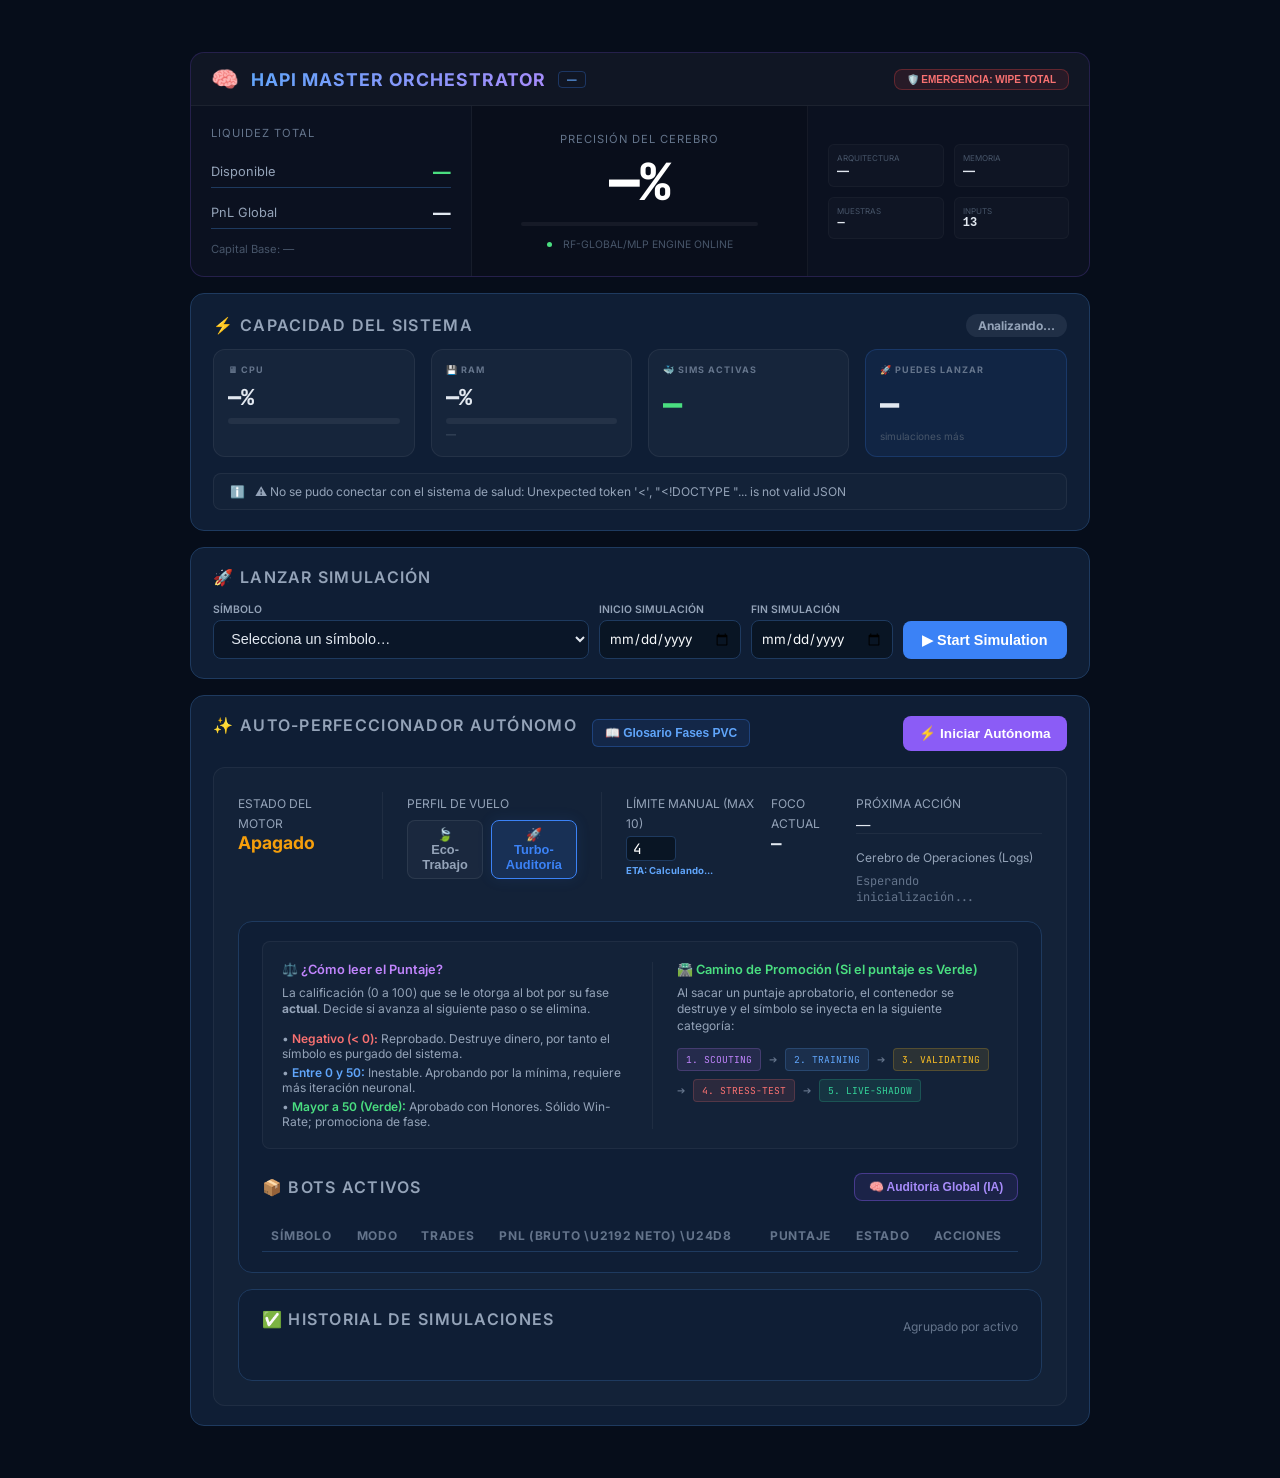
==== commit 1738b528: "feat: unificación de métricas de trades en orquestador y dashboard individual. Se priorizan los trad" ====
--- a/orchestrator/static/index.html
+++ b/orchestrator/static/index.html
@@ -63,6 +63,33 @@
 
         /* Launch section */
         .launch-row { display: flex; gap: 0.6rem; align-items: center; }
+        .perf-btn {
+            background: rgba(255,255,255,0.03);
+            border: 1px solid rgba(255,255,255,0.08);
+            color: #94a3b8;
+            padding: 6px 14px;
+            border-radius: 8px;
+            font-size: 0.8rem;
+            font-weight: 600;
+            cursor: pointer;
+            transition: all 0.3s cubic-bezier(0.4, 0, 0.2, 1);
+        }
+        .perf-btn:hover {
+            background: rgba(255,255,255,0.06);
+            border-color: rgba(255,255,255,0.15);
+        }
+        .perf-btn.active#perf-eco {
+            background: rgba(16,185,129,0.15);
+            border-color: #10b981;
+            color: #10b981;
+            box-shadow: 0 0 15px rgba(16,185,129,0.1);
+        }
+        .perf-btn.active#perf-turbo {
+            background: rgba(59,130,246,0.15);
+            border-color: #3b82f6;
+            color: #3b82f6;
+            box-shadow: 0 0 15px rgba(59,130,246,0.1);
+        }
         select {
             flex: 1;
             padding: 0.6rem 0.8rem;
@@ -105,6 +132,26 @@
         }
         .pill-running { background: #052e16; color: #4ade80; }
         .pill-completed { background: #1e293b; color: #94a3b8; }
+        /* Badges de Fase del Curriculum PVC */
+        .stage-badge { display:inline-block; padding:2px 8px; border-radius:6px; font-size:0.65rem; font-weight:700; letter-spacing:0.5px; text-transform:uppercase; }
+        .stage-training   { background: rgba(59,130,246,0.15); color:#60a5fa; border:1px solid rgba(59,130,246,0.3); }
+        .stage-scouting   { background: rgba(168,85,247,0.15); color:#c084fc; border:1px solid rgba(168,85,247,0.3); }
+        .stage-validating { background: rgba(234,179,8,0.15);  color:#fbbf24; border:1px solid rgba(234,179,8,0.3); }
+        .stage-stress     { background: rgba(239,68,68,0.15);  color:#f87171; border:1px solid rgba(239,68,68,0.3); }
+        .stage-shadow     { background: rgba(16,185,129,0.15); color:#34d399; border:1px solid rgba(16,185,129,0.3); }
+
+        /* Instant PVC Tooltip CSS */
+        .pvc-tooltip { position: relative; cursor: help; }
+        .pvc-tooltip::after {
+            content: attr(data-tooltip);
+            position: absolute; bottom: 130%; left: 50%; transform: translateX(-50%);
+            background: rgba(15, 23, 42, 0.95); color: #f8fafc; padding: 8px 12px; border-radius: 6px;
+            font-size: 0.70rem; font-weight: normal; white-space: normal; width: max-content; max-width: 220px;
+            text-align: center; border: 1px solid rgba(59, 130, 246, 0.5); opacity: 0; pointer-events: none; z-index: 9999;
+            box-shadow: 0 4px 12px rgba(0,0,0,0.5); visibility: hidden; transition: opacity 0.2s, bottom 0.2s;
+            text-transform: none; letter-spacing: normal; backdrop-filter: blur(4px);
+        }
+        .pvc-tooltip:hover::after { opacity: 1; visibility: visible; bottom: 140%; }
 
         /* AI status bar */
         #ai-status {
@@ -125,6 +172,11 @@
         .dot-green { background: #4ade80; animation: pulse 1.5s infinite; }
         .dot-gray { background: #475569; }
         @keyframes pulse { 0%,100%{opacity:1} 50%{opacity:0.4} }
+        @keyframes pulse-alert {
+            0% { transform: scale(1); box-shadow: 0 0 0 0 rgba(239, 68, 68, 0.4); }
+            50% { transform: scale(1.02); box-shadow: 0 0 20px rgba(239, 68, 68, 0.2); }
+            100% { transform: scale(1); box-shadow: 0 0 0 0 rgba(239, 68, 68, 0); }
+        }
 
         /* Toast notifications */
         #toast-container {
@@ -192,64 +244,294 @@
         .btn-delete { background:rgba(239, 68, 68, 0.1); color:#ef4444; border:1px solid rgba(239, 68, 68, 0.2); padding: 4px 8px; border-radius: 6px; cursor:pointer; font-size: 0.75rem; }
         .btn-delete:hover { background:rgba(239, 68, 68, 0.2); }
         .job-tag { padding: 2px 6px; border-radius: 4px; font-size: 0.65rem; font-weight: bold; background: rgba(59, 130, 246, 0.1); color: #3b82f6; }
+        .btn-console:hover { transform: translateY(-2px); background: #3b82f6; color: white; box-shadow: 0 4px 15px rgba(59, 130, 246, 0.4); }
+        .btn-ai { background: rgba(139, 92, 246, 0.15); border: 1px solid rgba(139, 92, 246, 0.3); color: #a78bfa; padding: 6px 12px; border-radius: 8px; cursor: pointer; transition: all 0.2s; display: flex; align-items: center; justify-content: center; font-size: 14px; }
+        .btn-ai:hover { transform: translateY(-2px); background: #8b5cf6; color: white; box-shadow: 0 4px 15px rgba(139, 92, 246, 0.4); }
+        .btn-kill { background: rgba(239, 68, 68, 0.15); border: 1px solid rgba(239, 68, 68, 0.3); color: #f87171; padding: 6px 12px; border-radius: 8px; cursor: pointer; transition: all 0.2s; font-weight: 600; font-size: 0.75rem; }
         .auto-btn { background: #8b5cf6; color: white; border: none; padding: 0.6rem 1rem; border-radius: 8px; cursor: pointer; font-weight: 600; font-size: 0.85rem; }
         .auto-btn:hover { background: #7c3aed; }
+
+        /* PREMIUM MODAL STYLES */
+        .modal-overlay {
+            position: fixed; top: 0; left: 0; width: 100%; height: 100%;
+            background: rgba(15, 23, 42, 0.7);
+            backdrop-filter: blur(8px);
+            display: none; align-items: center; justify-content: center;
+            z-index: 9999; animation: fadeIn 0.3s ease;
+        }
+        .modal-content {
+            background: rgba(30, 41, 59, 0.95);
+            border: 1px solid rgba(239, 68, 68, 0.3);
+            border-radius: 24px; padding: 2.5rem;
+            max-width: 500px; width: 90%;
+            box-shadow: 0 25px 50px -12px rgba(0, 0, 0, 0.5), 0 0 50px rgba(239, 68, 68, 0.1);
+            text-align: center; transform: scale(0.9); transition: transform 0.3s cubic-bezier(0.34, 1.56, 0.64, 1);
+        }
+        .modal-overlay.active { display: flex; }
+        .modal-overlay.active .modal-content { transform: scale(1); }
+        .modal-icon {
+            width: 80px; height: 80px; background: rgba(239, 68, 68, 0.1);
+            border-radius: 50%; display: flex; align-items: center; justify-content: center;
+            margin: 0 auto 1.5rem auto; font-size: 2.5rem; color: #ef4444;
+            border: 2px solid rgba(239, 68, 68, 0.2);
+        }
+        .modal-title { font-size: 1.5rem; font-weight: 700; color: #fff; margin-bottom: 1rem; }
+        .modal-text { color: #94a3b8; line-height: 1.6; margin-bottom: 2rem; font-size: 0.95rem; }
+        .modal-actions { display: flex; gap: 1rem; justify-content: center; }
+        .btn-cancel {
+            background: transparent; border: 1px solid rgba(148, 163, 184, 0.2);
+            color: #94a3b8; padding: 0.8rem 1.5rem; border-radius: 12px; cursor: pointer;
+            font-weight: 600; transition: all 0.2s;
+        }
+        .btn-cancel:hover { background: rgba(255, 255, 255, 0.05); color: #fff; }
+        .btn-confirm-wipe {
+            background: #ef4444; color: white; border: none; padding: 0.8rem 2rem;
+            border-radius: 12px; cursor: pointer; font-weight: 600;
+            box-shadow: 0 4px 12px rgba(239, 68, 68, 0.3); transition: all 0.2s;
+        }
+        .btn-confirm-wipe:hover { background: #dc2626; transform: translateY(-2px); }
+
+        @keyframes fadeIn { from { opacity: 0; } to { opacity: 1; } }
+
+        /* ─── MODAL DETALLES SIMULACIÓN ─── */
+        #sim-modal .modal-content {
+            background: #0f172a; border: 1px solid rgba(255,255,255,0.1);
+            border-radius: 20px; width: 100%; max-width: 1000px; max-height: 90vh;
+            display: flex; flex-direction: column; overflow: hidden;
+            box-shadow: 0 25px 50px -12px rgba(0,0,0,0.5); text-align: left;
+        }
+        .modal-header {
+            padding: 1.5rem; border-bottom: 1px solid rgba(255,255,255,0.05);
+            display: flex; justify-content: space-between; align-items: center;
+        }
+        .modal-body {
+            padding: 1.5rem; overflow-y: auto; flex: 1;
+        }
+        .modal-close {
+            cursor: pointer; font-size: 1.5rem; color: #94a3b8;
+        }
+        .modal-close:hover { color: white; }
+
+        /* ─── GROUPED HISTORY ─── */
+        .symbol-group {
+            border: 1px solid rgba(255,255,255,0.05); border-radius: 12px; margin-bottom: 0.75rem;
+            background: rgba(255,255,255,0.01); transition: all 0.2s;
+        }
+        .symbol-header {
+            padding: 1rem; cursor: pointer; display: flex; align-items: center; justify-content: space-between;
+        }
+        .symbol-header:hover { background: rgba(255,255,255,0.03); }
+        .symbol-list {
+            padding: 0 1rem 1rem 1rem; display: none; border-top: 1px solid rgba(255,255,255,0.05);
+        }
+        .symbol-group.expanded .symbol-list { display: block; }
+        .symbol-group.expanded { border-color: rgba(99, 102, 241, 0.3); background: rgba(99, 102, 241, 0.05); }
+
+        .trade-log-table {
+            width: 100%; border-collapse: collapse; font-size: 0.85rem;
+        }
+        .trade-log-table th { text-align: left; color: #64748b; padding: 12px 8px; font-weight: 500; border-bottom: 1px solid rgba(255,255,255,0.05); }
+        .trade-log-table td { padding: 12px 8px; border-bottom: 1px solid rgba(255,255,255,0.03); }
+        
+        .modal-overlay-sim {
+            position: fixed; top: 0; left: 0; width: 100%; height: 100%;
+            background: rgba(0,0,0,0.8); backdrop-filter: blur(8px);
+            display: none; align-items: center; justify-content: center; z-index: 9998;
+            padding: 2rem;
+        }
+        .modal-overlay-sim.show { display: flex; }
+
+        /* AI Modal Styles */
+        .ai-modal-overlay { position: fixed; inset: 0; background: rgba(0,0,0,0.85); backdrop-filter: blur(8px); z-index: 10000; display: none; align-items: center; justify-content: center; padding: 20px; }
+        .ai-modal { background: linear-gradient(145deg, #1e1b4b, #0f172a); border: 1px solid rgba(139, 92, 246, 0.3); border-radius: 20px; width: 100%; max-width: 650px; max-height: 85vh; display: flex; flex-direction: column; overflow: hidden; box-shadow: 0 25px 50px -12px rgba(0, 0, 0, 0.5); }
+        .ai-modal-header { padding: 20px 25px; background: rgba(139, 92, 246, 0.1); border-bottom: 1px solid rgba(255,255,255,0.05); display: flex; justify-content: space-between; align-items: center; }
+        .ai-modal-body { padding: 25px; overflow-y: auto; color: #e2e8f0; line-height: 1.6; font-size: 0.95rem; }
+        .ai-modal-body h1, .ai-modal-body h2, .ai-modal-body h3 { color: #a78bfa; margin-top: 20px; margin-bottom: 10px; }
+        .ai-modal-body strong { color: #f472b6; }
+        .ai-modal-body blockquote { border-left: 4px solid #8b5cf6; background: rgba(139, 92, 246, 0.1); padding: 10px 15px; margin: 15px 0; border-radius: 4px; }
+
+        @keyframes pulse-brain {
+            0% { transform: scale(1); opacity: 0.8; }
+            50% { transform: scale(1.1); opacity: 1; }
+            100% { transform: scale(1); opacity: 0.8; }
+        }
+        .brain-loader { font-size: 3rem; animation: pulse-brain 1.5s infinite ease-in-out; margin-bottom: 20px; }
+        /* Loader */
+        #main-loader {
+            position: fixed; top: 0; left: 0; width: 100%; height: 100%;
+            background: #060d1a; display: flex; flex-direction: column;
+            justify-content: center; align-items: center; z-index: 9999;
+            transition: opacity 0.5s ease;
+        }
+        .spinner {
+            width: 50px; height: 50px; border: 4px solid rgba(59,130,246,0.1);
+            border-top: 4px solid #3b82f6; border-radius: 50%;
+            animation: spin 1s linear infinite; margin-bottom: 20px;
+        }
+        @keyframes spin { 0% { transform: rotate(0deg); } 100% { transform: rotate(360deg); } }
     </style>
 </head>
 <body>
+    <div id="main-loader">
+        <div class="spinner"></div>
+        <div style="font-family:'JetBrains Mono', monospace; color:#60a5fa; font-size:0.9rem;">Sincronizando Cerebro...</div>
+        <div style="font-size:0.75rem; color:#475569; margin-top:10px;">(Esto puede tardar 20s en el primer arranque)</div>
+    </div>
     <div id="toast-container"></div>
-    <h1>🧠 Hapi Master Orchestrator</h1>
-
-    <div class="grid">
-
-        <!-- BANCO CENTRAL -->
-        <div class="card">
-            <h2>💰 Central Bank</h2>
-            <div class="stat-row">
-                <span class="stat-label">Disponible</span>
-                <span class="stat-value green" id="av-cash">—</span>
-            </div>
-            <div class="stat-row">
-                <span class="stat-label">Capital Inicial</span>
-                <span class="stat-value" id="init-cash" style="color:#94a3b8">—</span>
-            </div>
-            <div class="stat-row">
-                <span class="stat-label">PnL Global</span>
-                <span class="stat-value" id="tot-pnl">—</span>
+    
+    <!-- DASHBOARD CONTAINER -->
+    <div style="max-width: 1000px; margin: 0 auto; padding: 20px;">
+        
+        <!-- MODAL AUDITORÍA IA -->
+        <div id="ai-modal-overlay" class="ai-modal-overlay" onclick="closeAIModal()">
+
+        <!-- ══ MODAL AUDITORÍA IA ══ -->
+        <div id="ai-modal-overlay" class="ai-modal-overlay" onclick="closeAIModal()">
+            <div class="ai-modal" onclick="event.stopPropagation()">
+                <div class="ai-modal-header">
+                    <div style="display:flex; align-items:center; gap:12px;">
+                        <span style="font-size:1.5rem;">🧠</span>
+                        <div>
+                            <h3 style="margin:0; color:white;">Auditoría Estratégica IA</h3>
+                            <span id="ai-modal-symbol" style="font-size:0.75rem; color:#a78bfa; font-family:monospace; font-weight:bold;">Símbolo: ---</span>
+                        </div>
+                    </div>
+                    <div style="display:flex; align-items:center; gap:10px;">
+                        <button id="btn-ai-speak" onclick="speakAudit()" class="btn-ai" style="padding:6px 10px; font-size:11px;" title="Escuchar reporte (Audio)">🔊 Escuchar</button>
+                        <button onclick="closeAIModal()" style="background:none; border:none; color:#94a3b8; font-size:1.5rem; cursor:pointer;">&times;</button>
+                    </div>
+                </div>
+                <div id="ai-modal-content" class="ai-modal-body">
+                    <!-- Injected AI response -->
+                    <div style="text-align:center; padding:40px;">
+                        <div class="brain-loader">🧠</div>
+                        <div style="color:#a78bfa;">Conectando con Gemini 2.0 Flash...</div>
+                        <div style="font-size:0.8rem; color:#64748b; margin-top:10px;">Analizando métricas de rendimiento y validez estadística.</div>
+                    </div>
+                </div>
+                <div style="padding:15px 25px; border-top:1px solid rgba(255,255,255,0.05); text-align:right; background:rgba(0,0,0,0.2);">
+                    <button onclick="closeAIModal()" class="btn-kill" style="padding:8px 20px;">Entendido</button>
+                </div>
             </div>
         </div>
 
-        <!-- IA CENTRAL -->
-        <div class="card">
-            <h2>🤖 IA Central</h2>
-            <div class="stat-row">
-                <span class="stat-label">Modelo Activo</span>
-                <span class="stat-value green">RandomForest-GLOBAL</span>
+    </div>
+
+    <!-- PREMIUM WIPE MODAL -->
+    <div id="wipe-modal" class="modal-overlay">
+        <div class="modal-content">
+            <div class="modal-icon">⚠️</div>
+            <div class="modal-title">¿Borrar todo el sistema?</div>
+            <p class="modal-text">
+                Esta acción detendrá todos los procesos, reseteará el banco y purgará la IA central. 
+                <br><br>
+                <strong>Esta acción no se puede deshacer.</strong>
+            </p>
+            <div class="modal-actions">
+                <button class="btn-cancel" onclick="closeWipeModal()">Cancelar</button>
+                <button class="btn-confirm-wipe" onclick="executeSystemWipe()">Confirmar Borrado</button>
             </div>
-            <div class="stat-row">
-                <span class="stat-label">Instancias usando IA</span>
-                <span class="stat-value" id="ai-instances">—</span>
+        </div>
+    </div>
+
+    <div class="grid">
+
+        <!-- CORE INTELLIGENCE BANNER (Unified Bank + AI) -->
+        <div class="card full-width" style="padding: 0; overflow: hidden; border: 1px solid rgba(139, 92, 246, 0.2); background: #0b1120; display: flex; flex-direction: column;">
+            
+            <!-- Banner Header: Branding & Global Actions -->
+            <div style="display: flex; justify-content: space-between; align-items: center; padding: 12px 20px; background: rgba(255,255,255,0.02); border-bottom: 1px solid rgba(255,255,255,0.05);">
+                <div style="display: flex; align-items: center; gap: 12px;">
+                    <span style="font-size: 1.4rem;">🧠</span>
+                    <h1 style="margin:0; font-size: 1.1rem; letter-spacing: 1px; color: #fff;">HAPI MASTER ORCHESTRATOR</h1>
+                    <div id="ai-maturity-badge" style="font-size: 0.6rem; font-weight: 700; padding: 2px 8px; border-radius: 4px; border: 1px solid rgba(59, 130, 246, 0.3); color: #60a5fa; text-transform: uppercase;">—</div>
+                </div>
+                <button class="btn-kill" onclick="openWipeModal()" style="padding: 4px 12px; font-size: 10px; background: rgba(239, 68, 68, 0.1); border: 1px solid rgba(239, 68, 68, 0.3); color: #f87171;">
+                    🛡️ EMERGENCIA: WIPE TOTAL
+                </button>
             </div>
-            <div id="ai-status">Esperando eventos de entrenamiento…</div>
+
+            <!-- Banner Content: Balanced KPIs -->
+            <div style="display: grid; grid-template-columns: 1fr 1.2fr 1fr; gap: 0; min-height: 160px;">
+                
+                <!-- COLUMN 1: FINANCIALS -->
+                <div style="padding: 20px; border-right: 1px solid rgba(255,255,255,0.05); display: flex; flex-direction: column; justify-content: center;">
+                    <div style="font-size: 0.7rem; color: #64748b; text-transform: uppercase; letter-spacing: 1px; margin-bottom: 15px;">Liquidez Total</div>
+                    <div class="stat-row" style="margin-bottom: 8px;">
+                        <span style="font-size: 0.8rem; color: #94a3b8;">Disponible</span>
+                        <span id="av-cash" style="font-size: 1.1rem; font-weight: 800; color: #4ade80;">—</span>
+                    </div>
+                    <div class="stat-row" style="margin-bottom: 8px;">
+                        <span style="font-size: 0.8rem; color: #94a3b8;">PnL Global</span>
+                        <span id="tot-pnl" style="font-size: 1.1rem; font-weight: 800;">—</span>
+                    </div>
+                    <div style="font-size: 0.7rem; color: #475569; margin-top: 5px;">Capital Base: <span id="init-cash">—</span></div>
+                </div>
+
+                <!-- COLUMN 2: ANALYTICAL CORE (Precision Gauge) -->
+                <div style="padding: 20px; border-right: 1px solid rgba(255,255,255,0.05); display: flex; flex-direction: column; align-items: center; justify-content: center; background: rgba(0,0,0,0.15);">
+                    <div style="font-size: 0.7rem; color: #64748b; text-transform: uppercase; letter-spacing: 1px; margin-bottom: 10px;">Precisión del Cerebro</div>
+                    <div style="font-size: 3.2rem; font-weight: 900; font-family: 'JetBrains Mono', monospace; color: #fff; line-height: 1;" id="ai-acc-val">—%</div>
+                    <div style="width: 80%; height: 4px; background: rgba(255,255,255,0.05); border-radius: 10px; margin-top: 15px; overflow: hidden;">
+                        <div id="ai-acc-bar" style="height: 100%; width: 0%; background: linear-gradient(90deg, #3b82f6, #a78bfa); transition: width 1.5s cubic-bezier(0.1, 0.5, 0.1, 1);"></div>
+                    </div>
+                    <div style="margin-top: 12px; font-size: 0.65rem; color: #475569; display: flex; align-items: center; gap: 6px;">
+                        <span class="dot dot-green" style="width: 5px; height: 5px;"></span>
+                        RF-GLOBAL/MLP ENGINE ONLINE
+                    </div>
+                </div>
+
+                <!-- COLUMN 3: TECHNICAL SPECS -->
+                <div style="padding: 20px; display: grid; grid-template-columns: 1fr 1fr; gap: 10px; align-content: center;">
+                    <div style="background: rgba(255,255,255,0.02); padding: 8px; border-radius: 6px; border: 1px solid rgba(255,255,255,0.03);">
+                        <span style="display: block; font-size: 8px; color: #475569; text-transform: uppercase;">Arquitectura</span>
+                        <div id="ai-arch" style="font-size: 0.75rem; font-weight: 700; color: #e2e8f0;">—</div>
+                    </div>
+                    <div style="background: rgba(255,255,255,0.02); padding: 8px; border-radius: 6px; border: 1px solid rgba(255,255,255,0.03);">
+                        <span style="display: block; font-size: 8px; color: #475569; text-transform: uppercase;">Memoria</span>
+                        <div id="ai-memory" style="font-size: 0.75rem; font-weight: 700; color: #e2e8f0;">—</div>
+                    </div>
+                    <div style="background: rgba(255,255,255,0.02); padding: 8px; border-radius: 6px; border: 1px solid rgba(255,255,255,0.03);">
+                        <span style="display: block; font-size: 8px; color: #475569; text-transform: uppercase;">Muestras</span>
+                        <div id="ai-total-samples" style="font-size: 0.75rem; font-weight: 700; color: #e2e8f0; font-family: monospace;">—</div>
+                    </div>
+                    <div class="pvc-tooltip" style="background: rgba(255,255,255,0.02); padding: 8px; border-radius: 6px; border: 1px solid rgba(255,255,255,0.03); cursor: help;" 
+                         data-tooltip="Los 13 'Inputs' son los datos maestros que la IA analiza para cada trade:&#10;1. Hora del día&#10;2. Distancia al VWAP&#10;3. RSI&#10;4. Histograma MACD&#10;5. Volatilidad (ATR%)&#10;6. Ratio de Volumen&#10;7. Spread de EMAs&#10;8. Z-Score (Pivote)&#10;9. Régimen de Mercado&#10;10. Confirmaciones Técnicas&#10;11. ADX (Fuerza)&#10;12. Patrones Visuales&#10;13. Tendencia de Fuerza">
+                        <span style="display: block; font-size: 8px; color: #475569; text-transform: uppercase;">Inputs</span>
+                        <div id="ai-features" style="font-size: 0.75rem; font-weight: 700; color: #e2e8f0; font-family: monospace;">13</div>
+                    </div>
+                </div>
+                
+            </div>
         </div>
 
         <!-- CERTIFICACIÓN DE MAESTRÍA (MATURITY HUB) -->
         <div class="card full-width" id="maturity-hub-card" style="display:none;">
             <div style="display:flex; justify-content:space-between; align-items:center; margin-bottom:1rem;">
-                <h2>🏆 Certificación de Maestría (Maturity Hub)</h2>
-                <div id="ai-global-advisor" style="font-size:0.8rem; font-weight:600; color:#3b82f6; padding:0.4rem 0.8rem; background:rgba(59,130,246,0.1); border-radius:30px; border:1px solid rgba(59,130,246,0.2);">
+                <div>
+                    <h2 style="margin-bottom:4px;">🏆 Certificación de Maestría (Maturity Hub)</h2>
+                    <div style="display:flex; align-items:center; gap:10px;">
+                        <span style="font-size:0.75rem; color:#94a3b8; font-weight:600; text-transform:uppercase; letter-spacing:0.5px;">Madurez Global del Fondo:</span>
+                        <div style="width:200px; height:8px; background:rgba(255,255,255,0.05); border-radius:10px; overflow:hidden; border:1px solid rgba(255,255,255,0.05);">
+                            <div id="global-maturity-bar" style="width:0%; height:100%; background:linear-gradient(90deg, #3b82f6, #8b5cf6); transition:width 1s ease-in-out;"></div>
+                        </div>
+                        <span id="global-maturity-val" style="font-size:0.9rem; font-weight:700; color:#e2e8f0; font-family:'JetBrains Mono', monospace;">0%</span>
+                    </div>
+                </div>
+                <div id="ai-global-advisor" style="font-size:0.85rem; font-weight:600; color:#3b82f6; padding:0.6rem 1rem; background:rgba(59,130,246,0.1); border-radius:12px; border:1px solid rgba(59,130,246,0.2); transition: all 0.3s ease;">
                     🌀 Analizando mejor activo...
                 </div>
             </div>
             <table id="maturity-table">
                 <thead><tr>
                     <th>Símbolo</th>
-                    <th>Tendencia (Equity)</th>
-                    <th>Madurez</th>
+                    <th>Tendencia</th>
+                    <th>Madurez (%)</th>
+                    <th>ETA de Graduación</th>
                     <th>Estatus</th>
-                    <th>Análisis (Expect./Eficiencia)</th>
-                    <th>Estabilidad</th>
-                    <th>Cap. Sugerido</th>
+                    <th>Análisis (WinRate / PF)</th>
+                    <th>Certeza (MC)</th>
+                    <th>Capital Sugerido</th>
                 </tr></thead>
                 <tbody id="maturity-tbody"></tbody>
             </table>
@@ -326,16 +608,35 @@
         <!-- AUTO-PERFECCIONADOR AUTÓNOMO -->
         <div class="card full-width">
             <div style="display:flex; justify-content:space-between; align-items:center; margin-bottom:1rem;">
-                <h2>✨ Auto-Perfeccionador Autónomo</h2>
+                <div style="display:flex; align-items:center; gap: 15px;">
+                    <h2>✨ Auto-Perfeccionador Autónomo</h2>
+                    <button onclick="openGlossaryModal()" style="background:rgba(59,130,246,0.1); border:1px solid rgba(59,130,246,0.3); color:#60a5fa; cursor:pointer; padding:6px 12px; border-radius:6px; font-size:0.75rem; font-weight:bold; transition:all 0.2s;">📖 Glosario Fases PVC</button>
+                </div>
                 <button id="btn-toggle-auto" class="auto-btn" onclick="toggleAutoTrainer()">⚡ Iniciar Autónoma</button>
             </div>
             
             <div style="background: rgba(255,255,255,0.02); padding: 1.5rem; border-radius: 12px; border: 1px solid rgba(255,255,255,0.05); display: flex; flex-direction: column; gap: 1rem;">
-                <div style="display: flex; justify-content: space-between;">
+                <div style="display: flex; justify-content: space-between; align-items: flex-start;">
                     <div>
                         <span style="font-size: 0.75rem; color: #94a3b8; text-transform: uppercase;">Estado del Motor</span>
                         <div id="ai-auto-status" style="font-weight: 700; color: #f59e0b; font-size: 1.1rem;">Apagado</div>
                     </div>
+                    <div style="flex:1; margin:0 1.5rem; padding:0 1.5rem; border-left:1px solid rgba(255,255,255,0.05); border-right:1px solid rgba(255,255,255,0.05);">
+                        <span style="font-size: 0.75rem; color: #94a3b8; text-transform: uppercase;">Perfil de Vuelo</span>
+                        <div style="display:flex; gap:8px; margin-top:8px;">
+                            <button id="perf-eco" class="perf-btn" onclick="setPerfProfile('eco')" title="Modo Trabajo: Silencioso y ligero (max 2 bots)">🍃 Eco-Trabajo</button>
+                            <button id="perf-turbo" class="perf-btn active" onclick="setPerfProfile('turbo')" title="Modo Auditoría: Máxima velocidad con Protocolo PVC">🚀 Turbo-Auditoría</button>
+                        </div>
+                    </div>
+                    <div>
+                        <span style="font-size: 0.75rem; color: #94a3b8; text-transform: uppercase;">Límite Manual (MAX 10)</span>
+                        <div style="display:flex; align-items:center; gap:8px; margin-top:4px;">
+                            <input type="number" id="ai-auto-limit" min="1" max="10" value="4" 
+                                style="width: 50px; background: #091524; border: 1px solid #1e3a5f; color: white; border-radius: 4px; padding: 2px 6px; font-size: 0.9rem; font-family: 'JetBrains Mono', monospace;"
+                                onchange="updateAutoLimit()" oninput="previewETA()">
+                        </div>
+                        <div id="ai-auto-eta" style="font-size:0.6rem; color:#60a5fa; margin-top:4px; font-weight:bold;">ETA: Calculando...</div>
+                    </div>
                     <div>
                         <span style="font-size: 0.75rem; color: #94a3b8; text-transform: uppercase;">Foco Actual</span>
                         <div id="ai-auto-focus" style="font-weight: 700; font-family: 'JetBrains Mono', monospace; color: #e2e8f0; font-size: 1.1rem;">—</div>
@@ -343,8 +644,6 @@
                     <div>
                         <span style="font-size: 0.75rem; color: #94a3b8; text-transform: uppercase;">Próxima Acción</span>
                         <div id="ai-auto-action" style="font-size: 0.9rem; color: #e2e8f0; margin-top: 4px;">—</div>
-                    </div>
-                </div>
                 
                 <div style="border-top: 1px solid rgba(255,255,255,0.05); padding-top: 1rem;">
                     <span style="font-size: 0.75rem; color: #94a3b8; margin-bottom: 0.5rem; display:block;">Cerebro de Operaciones (Logs)</span>
@@ -357,10 +656,49 @@
 
         <!-- BOTS ACTIVOS -->
         <div class="card full-width">
-            <h2>📦 Bots Activos <span id="running-count" style="color:#4ade80;font-size:0.85rem;text-transform:none;font-weight:400;"></span></h2>
+            <div style="background:rgba(255,255,255,0.02); border:1px solid rgba(255,255,255,0.05); padding:1.2rem; border-radius:8px; margin-bottom:1.5rem; display:grid; grid-template-columns: 1fr 1fr; gap:1.5rem;">
+                <div>
+                    <div style="font-weight:600; color:#c084fc; font-size:0.8rem; margin-bottom:0.5rem; display:flex; align-items:center; gap:6px;">⚖️ ¿Cómo leer el Puntaje?</div>
+                    <div style="font-size:0.75rem; color:#94a3b8; line-height: 1.4; margin-bottom:0.8rem;">La calificación (0 a 100) que se le otorga al bot por su fase <strong>actual</strong>. Decide si avanza al siguiente paso o se elimina.</div>
+                    <div style="display:flex; flex-direction:column; gap:4px; font-size:0.75rem; color:#94a3b8;">
+                        <div>• <span style="color:#f87171; font-weight:600;">Negativo (&lt; 0):</span> Reprobado. Destruye dinero, por tanto el símbolo es purgado del sistema.</div>
+                        <div>• <span style="color:#60a5fa; font-weight:600;">Entre 0 y 50:</span> Inestable. Aprobando por la mínima, requiere más iteración neuronal.</div>
+                        <div>• <span style="color:#4ade80; font-weight:600;">Mayor a 50 (Verde):</span> Aprobado con Honores. Sólido Win-Rate; promociona de fase.</div>
+                    </div>
+                </div>
+                
+                <div style="border-left: 1px solid rgba(255,255,255,0.05); padding-left:1.5rem;">
+                    <div style="font-weight:600; color:#4ade80; font-size:0.8rem; margin-bottom:0.5rem; display:flex; align-items:center; gap:6px;">🛣️ Camino de Promoción (Si el puntaje es Verde)</div>
+                    <div style="font-size:0.75rem; color:#94a3b8; line-height: 1.4; margin-bottom:0.8rem;">Al sacar un puntaje aprobatorio, el contenedor se destruye y el símbolo se inyecta en la siguiente categoría:</div>
+                    <div style="display:flex; align-items:center; flex-wrap:wrap; gap:8px; font-size:0.6rem; font-family:'JetBrains Mono', monospace;">
+                        <span style="background:rgba(192,132,252,0.1); color:#c084fc; padding:4px 8px; border-radius:4px; border:1px solid rgba(192,132,252,0.2);">1. SCOUTING</span>
+                        <span style="color:#64748b;">➔</span>
+                        <span style="background:rgba(96,165,250,0.1); color:#60a5fa; padding:4px 8px; border-radius:4px; border:1px solid rgba(96,165,250,0.2);">2. TRAINING</span>
+                        <span style="color:#64748b;">➔</span>
+                        <span style="background:rgba(251,191,36,0.1); color:#fbbf24; padding:4px 8px; border-radius:4px; border:1px solid rgba(251,191,36,0.2);">3. VALIDATING</span>
+                        <span style="color:#64748b;">➔</span>
+                        <span style="background:rgba(248,113,113,0.1); color:#f87171; padding:4px 8px; border-radius:4px; border:1px solid rgba(248,113,113,0.2);">4. STRESS-TEST</span>
+                        <span style="color:#64748b;">➔</span>
+                        <span style="background:rgba(52,211,153,0.1); color:#34d399; padding:4px 8px; border-radius:4px; border:1px solid rgba(52,211,153,0.2);">5. LIVE-SHADOW</span>
+                    </div>
+                </div>
+            </div>
+
+            <div style="display:flex; justify-content:space-between; align-items:center; margin-bottom:1.2rem;">
+                <h2 style="margin:0;">📦 Bots Activos <span id="running-count" style="color:#4ade80;font-size:0.85rem;text-transform:none;font-weight:400;"></span></h2>
+                <button id="btn-global-audit" onclick="analyzeBot('GLOBAL')" class="btn-ai" style="padding:6px 14px; font-size:0.75rem; border:1px solid rgba(139, 92, 246, 0.4); background:rgba(139, 92, 246, 0.1);">
+                    🧠 Auditoría Global (IA)
+                </button>
+            </div>
             <table id="bot-table">
                 <thead><tr>
-                    <th>Símbolo</th><th>Modo</th><th>Container ID</th><th>Estado</th><th>Acciones</th>
+                    <th>Símbolo</th>
+                    <th>Modo</th>
+                    <th>Trades</th>
+                    <th title="De Bruto (\u00fanico mercado) a Neto (final despu\u00e9s de fees y slip)">PnL (Bruto \u2192 Neto) \u24d8</th>
+                    <th>Puntaje</th>
+                    <th>Estado</th>
+                    <th>Acciones</th>
                 </tr></thead>
                 <tbody id="running-tbody"></tbody>
             </table>
@@ -368,25 +706,111 @@
 
         <!-- BOTS COMPLETADOS -->
         <div class="card full-width">
-            <h2>✅ Simulaciones Completadas</h2>
-            <table id="done-table">
-                <thead><tr>
-                    <th>Símbolo</th><th>Inicio Sim.</th><th>Finalizado</th><th>Trades</th><th>Win Rate</th><th>PnL</th><th>Evolución IA</th><th>Acción</th>
-                </tr></thead>
-                <tbody id="done-tbody"></tbody>
-            </table>
+            <div style="display:flex; justify-content:space-between; align-items:center; margin-bottom:1rem;">
+                <h2>✅ Historial de Simulaciones</h2>
+                <div style="font-size: 0.75rem; color: #64748b;">Agrupado por activo</div>
+            </div>
+            <div id="history-container">
+                <!-- Se llenará dinámicamente con grupos de símbolos -->
+            </div>
         </div>
 
     </div>
 
+    <!-- MODAL DETALLES SIMULACIÓN -->
+    <div id="sim-modal" class="modal-overlay" onclick="if(event.target==this) closeSimModal()">
+        <div class="modal-content">
+            <div class="modal-header">
+                <div>
+                    <h2 id="modal-title" style="margin:0;">Detalles de Simulación</h2>
+                    <div id="modal-subtitle" style="font-size:0.8rem; color:#64748b; margin-top:4px;">Iniciado el 2024-05-15</div>
+                </div>
+                <div class="modal-close" onclick="closeSimModal()">×</div>
+            </div>
+            <div class="modal-body">
+                <div id="modal-stats" style="display:grid; grid-template-columns: repeat(auto-fit, minmax(150px, 1fr)); gap:1rem; margin-bottom:2rem;">
+                    <!-- Stats cards -->
+                </div>
+                
+                <h3 style="font-size:1rem; margin-bottom:1rem; display:flex; align-items:center; gap:10px;">
+                    📈 Curva de Equidad
+                </h3>
+                <div id="modal-chart-container" style="height:150px; background:rgba(255,255,255,0.02); border-radius:12px; border:1px solid rgba(255,255,255,0.05); margin-bottom:2rem; padding:10px;">
+                    <!-- Chart canvas -->
+                </div>
+
+                <h3 style="font-size:1rem; margin-bottom:1rem; display:flex; align-items:center; gap:10px;">
+                    📅 Bitácora de Trades (Calendario)
+                </h3>
+                <div style="background:rgba(255,255,255,0.02); border-radius:12px; border:1px solid rgba(255,255,255,0.05); overflow:hidden;">
+                    <table class="trade-log-table">
+                        <thead>
+                            <tr>
+                                <th>Fecha y Hora</th>
+                                <th>Lado</th>
+                                <th>Precio</th>
+                                <th>Cantidad</th>
+                                <th>Resultado (Neto)</th>
+                                <th>Motivo</th>
+                            </tr>
+                        </thead>
+                        <tbody id="modal-trade-log-body">
+                            <!-- Trades row -->
+                        </tbody>
+                    </table>
+                </div>
+            </div>
+        </div>
+    </div>
+
+    <!-- GLOSSARY MODAL -->
+    <div id="pvc-modal" class="modal-overlay" onclick="if(event.target==this) closeGlossaryModal()">
+        <div class="modal-content" style="max-width: 600px;">
+            <div class="modal-header">
+                <div>
+                    <h2 style="margin:0; display:flex; align-items:center; gap:10px;">📖 Glosario del Protocolo PVC</h2>
+                    <div style="font-size:0.8rem; color:#64748b; margin-top:4px;">Las 5 etapas institucionales de graduación algorítmica</div>
+                </div>
+                <div class="modal-close" onclick="closeGlossaryModal()">×</div>
+            </div>
+            <div class="modal-body" style="display:flex; flex-direction:column; gap:1rem;">
+                <div style="background:rgba(255,255,255,0.02); padding:1rem; border-radius:8px; border-left:4px solid #c084fc;">
+                    <strong style="color:#c084fc;">🟣 SCOUTING (Exploración)</strong>
+                    <p style="margin:0; font-size:0.85rem; color:#94a3b8; margin-top:4px; line-height:1.4;">El bot corre un primer test superficial para decidir si el símbolo tiene la liquidez y las tendencias mínimas aptas. Si falla aquí, se descarta para no perder tiempo computacional.</p>
+                </div>
+                <div style="background:rgba(255,255,255,0.02); padding:1rem; border-radius:8px; border-left:4px solid #60a5fa;">
+                    <strong style="color:#60a5fa;">🔵 TRAINING (Aprendizaje) 🧠</strong>
+                    <p style="margin:0; font-size:0.85rem; color:#94a3b8; margin-top:4px; line-height:1.4;">Fase intensiva y pesada. La Red Neuronal se alimenta del mercado pasado, iterando y optimizando sus pesos internos repetidamente para memorizar cuándo es bueno comprar.</p>
+                </div>
+                <div style="background:rgba(255,255,255,0.02); padding:1rem; border-radius:8px; border-left:4px solid #fbbf24;">
+                    <strong style="color:#fbbf24;">🟡 VALIDATING (Validación Ciega - Out of Sample) 🔒</strong>
+                    <p style="margin:0; font-size:0.85rem; color:#94a3b8; margin-top:4px; line-height:1.4;">El primer examen duro. El cerebro de la IA se congela (deja de modificar sus pesos) y se obliga a operar un periodo de tiempo que nunca había visto. Evita la falsa memorización.</p>
+                </div>
+                <div style="background:rgba(255,255,255,0.02); padding:1rem; border-radius:8px; border-left:4px solid #f87171;">
+                    <strong style="color:#f87171;">🔴 STRESS-TEST (Prueba de Estrés) 🔒</strong>
+                    <p style="margin:0; font-size:0.85rem; color:#94a3b8; margin-top:4px; line-height:1.4;">Si la validación fue exitosa, la red neuronal (aún congelada) es enviada a un periodo del mercado asquerosamente volátil o en "crash". La auditoría Monte Carlo mide su robustez.</p>
+                </div>
+                <div style="background:rgba(255,255,255,0.02); padding:1rem; border-radius:8px; border-left:4px solid #34d399;">
+                    <strong style="color:#34d399;">🟢 LIVE-SHADOW (Operativa en Vivo) 🔒 — 🏆 STATUS ELITE</strong>
+                    <p style="margin:0; font-size:0.85rem; color:#94a3b8; margin-top:4px; line-height:1.4;">Superó todos los escollos matemáticos. Ahora opera paper-trading totalmente conectada a mercado en vivo, esperando graduarse a Live Trading real con dinero de fondeo.</p>
+                </div>
+            </div>
+        </div>
+    </div>
+
     <script>
+        // ─── MODALS ─────────────────────────────────────────────
+        function openGlossaryModal() { document.getElementById('pvc-modal').style.display = 'flex'; }
+        function closeGlossaryModal() { document.getElementById('pvc-modal').style.display = 'none'; }
+
         // ─── ANALYST TOOLS ──────────────────────────────────────
-        function drawSparkline(data, colorClass = '') {
+        function drawSparkline(data, size = 'small') {
             if (!data || data.length < 2) return '<span style="color:#475569; font-size:10px;">Sin historial</span>';
             
-            const width = 100;
-            const height = 30;
-            const padding = 2;
+            const isBig = size === 'big';
+            const width = isBig ? 800 : 100;
+            const height = isBig ? 150 : 30;
+            const padding = isBig ? 10 : 2;
             
             const min = Math.min(...data);
             const max = Math.max(...data);
@@ -402,9 +826,9 @@
             const trendColor = trend > 0 ? 'sparkline-path-positive' : (trend < 0 ? 'sparkline-path-negative' : '');
 
             return `
-                <div class="sparkline-container">
-                    <svg class="sparkline-svg" viewBox="0 0 ${width} ${height}">
-                        <polyline class="sparkline-path ${trendColor}" points="${points}" />
+                <div class="sparkline-container" style="width:100%; height:100%;">
+                    <svg class="sparkline-svg" viewBox="0 0 ${width} ${height}" preserveAspectRatio="none">
+                        <polyline class="sparkline-path ${trendColor}" points="${points}" style="stroke-width:${isBig ? 3 : 2};" />
                     </svg>
                 </div>
             `;
@@ -424,264 +848,296 @@
             } catch(e) { console.error('bank', e); }
         }
 
-        // ─── DOCKER STATUS ──────────────────────────────────────
+        // ─── DOCKER STATUS & NOTIFICATIONS ─────────────────────
         let lastRunningSymbols = new Set();
         let isFirstLoad = true;
 
-        function showToast(message, type = 'info') {
-            const container = document.getElementById('toast-container');
+        function showToast(msg, type = 'info') {
+            const container = document.getElementById('toast-container') || (() => {
+                const c = document.createElement('div');
+                c.id = 'toast-container';
+                c.style.cssText = 'position:fixed; top:24px; right:24px; z-index:9999; display:flex; flex-direction:column; gap:10px; pointer-events:none;';
+                document.body.appendChild(c);
+                return c;
+            })();
+            
+            const colors = {
+                error:   { bg: 'rgba(239,68,68,0.12)',  border: 'rgba(239,68,68,0.4)',  icon: '❌', accent: '#f87171' },
+                warn:    { bg: 'rgba(245,158,11,0.12)', border: 'rgba(245,158,11,0.4)', icon: '⚠️', accent: '#fbbf24' },
+                success: { bg: 'rgba(34,197,94,0.12)',  border: 'rgba(34,197,94,0.4)',  icon: '✅', accent: '#4ade80' },
+                info:    { bg: 'rgba(59,130,246,0.12)', border: 'rgba(59,130,246,0.4)', icon: 'ℹ️', accent: '#60a5fa' },
+            };
+            const c = colors[type] || colors.info;
             const toast = document.createElement('div');
-            toast.className = `toast ${type}`;
-            toast.innerHTML = `<span>${message}</span><span class="toast-close" onclick="this.parentElement.remove()">×</span>`;
+            toast.style.cssText = `background:${c.bg}; border:1px solid ${c.border}; border-radius:12px; padding:12px 16px; display:flex; align-items:flex-start; gap:12px; max-width:320px; box-shadow:0 8px 32px rgba(0,0,0,0.3); pointer-events:all; animation: toastIn 0.3s forwards; font-family:sans-serif;`;
+            toast.innerHTML = `<span style="font-size:18px;">${c.icon}</span><div style="flex:1; color:white; font-size:0.85rem; line-height:1.4;">${msg}</div>`;
             container.appendChild(toast);
-            
-            // Trigger animation
-            setTimeout(() => toast.classList.add('show'), 10);
-            
-            // Auto hide after 12 seconds so user can read details
-            setTimeout(() => {
-                toast.classList.remove('show');
-                setTimeout(() => toast.remove(), 300);
-            }, 12000);
+            setTimeout(() => { toast.style.opacity = '0'; setTimeout(() => toast.remove(), 500); }, 8000);
         }
 
         async function fetchBots() {
             try {
                 const res = await fetch('/api/docker/status');
                 const d = await res.json();
-
-                const currentRunning = new Set((d.containers || []).map(c => c.symbol));
-                
-                // Detectar si alguno terminó
+                const containers = d.containers || [];
+                const currentSymbols = new Set(containers.map(c => c.symbol));
+
+                // Notify finished
                 if (!isFirstLoad) {
                     lastRunningSymbols.forEach(sym => {
-                        if (!currentRunning.has(sym)) {
-                            // Estaba antes, ya no está. Revisar si está en completados
-                            const completedBot = (d.completed || []).find(b => b.symbol === sym);
-                            if (completedBot) {
-                                const pnl = completedBot.pnl || 0;
-                                const trades = completedBot.trades || 0;
-                                const wrRaw = completedBot.win_rate != null ? completedBot.win_rate : null;
-                                const wr = wrRaw != null ? (wrRaw <= 1.0 ? wrRaw * 100 : wrRaw).toFixed(1) + '%' : '—';
-                                const mStatus = completedBot.mastery_status || "APRENDIENDO";
-                                
-                                let readinessMsg = "";
-                                if (mStatus === "LISTO PARA VIVO") {
-                                    readinessMsg = "<br><span style='color:#10b981;font-weight:bold;font-size:0.85rem;'>🟢 IA APROBADA: ¡Símbolo LISTO para LIVE!</span>";
-                                } else if (pnl > 0) {
-                                    readinessMsg = "<br><span style='color:#f59e0b;font-weight:bold;font-size:0.85rem;'>🟡 Gana dinero pero falta madurez. Mas simulaciones sugeridas.</span>";
-                                } else {
-                                    readinessMsg = "<br><span style='color:#ef4444;font-weight:bold;font-size:0.85rem;'>🔴 Sigue perdiendo. Repetir entrenamiento.</span>";
-                                }
-
-                                const details = `<br><span style="font-size:0.8rem;color:#cbd5e1;font-family:'JetBrains Mono',monospace;">Trades: ${trades} | WR: ${wr} | PnL: $${pnl.toFixed(2)}</span>${readinessMsg}`;
-                                const toastType = pnl > 0 ? 'success' : 'info';
-
-                                showToast(`✅ Simulación de <b>${sym}</b> Finalizada${details}`, toastType);
-                            }
+                        if (!currentSymbols.has(sym)) {
+                            const bot = (d.completed || []).find(b => b.symbol === sym);
+                            if (bot) showToast(`✅ Simulación <b>${sym}</b> Finalizada. PnL: $${(bot.pnl||0).toFixed(2)}`, bot.pnl > 0 ? 'success' : 'info');
                         }
                     });
                 }
-                lastRunningSymbols = currentRunning;
+                lastRunningSymbols = currentSymbols;
                 isFirstLoad = false;
 
-                // --- Bots corriendo ---
-                const runningTbody = document.getElementById('running-tbody');
-                const containers = d.containers || [];
-                document.getElementById('running-count').textContent =
-                    containers.length ? `(${containers.length} activo${containers.length > 1 ? 's' : ''})` : '';
-                document.getElementById('ai-instances').textContent = containers.length;
-
-                // --- IA Central Stats ---
-                if (d.ai) {
-                    const statusDiv = document.getElementById('ai-status');
-                    statusDiv.innerHTML = `
-                        <div style="margin-top:10px; display:flex; flex-direction:column; gap:4px;">
-                            <div style="display:flex; justify-content:space-between; font-size:13px;">
-                                <span style="color:#64748b;">Muestras de Aprendizaje:</span>
-                                <span style="color:white; font-weight:bold;">${d.ai.total_samples} trades</span>
-                            </div>
-                            <div style="display:flex; justify-content:space-between; font-size:13px;">
-                                <span style="color:#64748b;">Estatus de IA:</span>
-                                <span style="color:${d.ai.ai_mode === 'MLP' ? '#4ade80' : '#fb923c'}; font-weight:bold;">${d.ai.ai_mode === 'MLP' ? 'ENTRENADO 🧠' : 'COLD-START ❄️'}</span>
-                            </div>
-                            <div style="display:flex; justify-content:space-between; font-size:13px;">
-                                <span style="color:#64748b;">Precisión del Modelo:</span>
-                                <span style="color:${d.ai.model_accuracy >= 50 ? '#00ffd5' : '#ff4f4f'}; font-weight:bold;">${d.ai.model_accuracy}%</span>
-                            </div>
-                        </div>
-                    `;
-                }
+                // Update Table
+                const tbody = document.getElementById('running-tbody');
+                document.getElementById('running-count').textContent = containers.length ? `(${containers.length} activos)` : '';
 
                 if (containers.length === 0) {
-                    runningTbody.innerHTML = '<tr><td colspan="5" class="empty-msg">No hay bots corriendo</td></tr>';
+                    tbody.innerHTML = '<tr><td colspan="6" class="empty-msg">No hay procesos activos</td></tr>';
                 } else {
-                    runningTbody.innerHTML = '';
-                    containers.forEach(c => {
-                        const tr = document.createElement('tr');
-                        tr.innerHTML = `
-                            <td style="font-weight:600;">${c.symbol}</td>
-                            <td>${c.mode}</td>
-                            <td style="font-family:'JetBrains Mono',monospace;font-size:12px;color:#64748b;">${c.id}</td>
+                    tbody.innerHTML = containers.map(c => {
+                        const pnlNet = c.pnl_net || 0;
+                        const pnlGross = c.pnl_gross || 0;
+                        const pnlColor = pnlNet >= 0 ? '#4ade80' : '#ef4444';
+                        const grossColor = pnlGross >= 0 ? '#4ade80' : '#ef4444';
+                        const pfx = pnlNet >= 0 ? '+' : '';
+                        const gpfx = pnlGross >= 0 ? '+' : '';
+                        const progress = c.progress || 0;
+                        const score = c.score || 0;
+
+                        return `
+                        <tr>
+                            <td>
+                                <div style="display:flex; flex-direction:column; gap:4px;">
+                                    <span style="font-weight:700; font-size:1.1rem; display:flex; align-items:center;">
+                                        ${c.symbol}
+                                        ${(() => {
+                                            if (!c.stage) return '';
+                                            const frozen = c.stage !== 'SCOUTING' && c.stage !== 'TRAINING' ? ' 🔒' : '';
+                                            const cls = c.stage === 'SCOUTING' ? 'stage-scouting'
+                                                        : c.stage === 'TRAINING' ? 'stage-training'
+                                                        : c.stage === 'VALIDATING' ? 'stage-validating'
+                                                        : c.stage === 'STRESS-TEST' ? 'stage-stress'
+                                                        : c.stage === 'LIVE-SHADOW' ? 'stage-shadow'
+                                                        : 'stage-training';
+                                            const stageDesc = c.stage === 'SCOUTING' ? 'Exploración inicial. Filtra si el símbolo es apto.'
+                                                            : c.stage === 'TRAINING' ? 'Aprendizaje profundo. La red absorbe patrones históricos.'
+                                                            : c.stage === 'VALIDATING' ? 'Examen Ciego. Opera sin aprender para evitar la memorización.'
+                                                            : c.stage === 'STRESS-TEST' ? 'Prueba Monte Carlo bajo condiciones extremas y volatilidad.'
+                                                            : c.stage === 'LIVE-SHADOW' ? 'Status Elite. Operando tiempo real en latencia cero.' : '';
+                                            return `<span class="stage-badge pvc-tooltip ${cls}" data-tooltip="${stageDesc}" style="margin-left:8px; font-size:0.6rem; padding:2px 6px;">${c.stage}${frozen}</span>`;
+                                        })()}
+                                    </span>
+                                    <div style="width:100%; height:6px; background:rgba(255,255,255,0.1); border-radius:10px; overflow:hidden; position:relative;">
+                                        <div style="width:${progress}%; height:100%; background:linear-gradient(90deg, #3b82f6, #06b6d4); transition: width 0.5s ease; border-radius:10px;"></div>
+                                    </div>
+                                    <span style="font-size:0.65rem; color:#94a3b8; font-family:monospace;">${parseFloat(progress).toFixed(1)}% completado${c.eta_str || ''}</span>
+                                </div>
+                            </td>
+                            <td style="font-size:0.75rem; color:#94a3b8; border-left:1px solid rgba(255,255,255,0.05); padding-left:12px;">
+                                <div style="display:flex; flex-direction:column; gap:4px;">
+                                    <span>${c.mode}</span>
+                                    ${c.sim_start_date && c.sim_end_date ? `<span style="font-family:'JetBrains Mono', monospace; font-size:0.65rem; color:#64748b;">${c.sim_start_date} <br/>→ ${c.sim_end_date}</span>` : ''}
+                                </div>
+                            </td>
+                            <td style="font-weight:600; font-family:'JetBrains Mono', monospace;">
+                                <div style="display:flex; flex-direction:column; gap:2px;">
+                                    <span>${c.session_trades || 0}</span>
+                                    ${(c.trades > (c.session_trades || 0)) ? `<span style="font-size:0.65rem; color:#64748b; font-weight:normal;" title="Total Acumulado (Historial + Sesión)">Acum: ${c.trades}</span>` : ''}
+                                </div>
+                            </td>
+                            <td>
+                                <div style="display:flex; flex-direction:column; gap:2px;">
+                                    <span style="color:${(c.session_pnl_net || 0) >= 0 ? '#4ade80' : '#ef4444'}; font-weight:800; font-size:1.1rem; font-family:'JetBrains Mono', monospace;">
+                                        ${(c.session_pnl_net || 0) >= 0 ? '+' : ''}$${(c.session_pnl_net || 0).toFixed(2)}
+                                    </span>
+                                    <span style="font-size:0.7rem; color:#64748b;" title="PnL Neto Total (Banco)">Banco: <span style="color:${pnlColor}">${pfx}$${pnlNet.toFixed(2)}</span></span>
+                                </div>
+                            </td>
+                            <td><span style="font-family:'JetBrains Mono', monospace; font-size:1.1rem; font-weight:bold; color:${score >= 50 ? '#4ade80' : score > 0 ? '#60a5fa' : '#f87171'};">${score.toFixed(1)}</span></td>
                             <td><span class="pill pill-running"><span class="dot dot-green"></span>running</span></td>
-                            <td style="display:flex;gap:6px;flex-wrap:wrap;">
-                                <button class="btn-kill" onclick="killBot('${c.symbol}')">⛔ Kill</button>
-                                <button class="btn-console" onclick="openConsole('${c.symbol}')">💻 Consola</button>
-                            </td>`;
-                        runningTbody.appendChild(tr);
-                    });
-                }
-
-                // --- Bots completados ---
-                const doneTbody = document.getElementById('done-tbody');
-                const maturityTbody = document.getElementById('maturity-tbody');
-                const maturityHub = document.getElementById('maturity-hub-card');
-                const completed = d.completed || [];
-                
-                if (completed.length === 0) {
-                    doneTbody.innerHTML = '<tr><td colspan="6" class="empty-msg">Ninguna simulación finalizada todavía</td></tr>';
-                    maturityHub.style.display = 'none';
-                } else {
-                    doneTbody.innerHTML = '';
-                    maturityTbody.innerHTML = '';
-                    maturityHub.style.display = 'block';
-
-                    let bestSymbol = null;
-                    let maxPF = 0;
-
-                    const latestPerSymbol = {};
-
-                    completed.forEach(b => {
-                        // --- Fila en Tabla de Completados ---
-                        const pnl = b.pnl || 0;
-                        const pnlClass = pnl >= 0 ? 'green' : 'red';
+                            <td>
+                                <div style="display:flex; gap:6px;">
+                                    <button class="btn-console" onclick="openConsole('${c.symbol}')" title="Abrir Consola Individual">💻</button>
+                                    <button class="btn-kill" onclick="killBot('${c.symbol}')" title="Detener Instancia">🛑 Matar</button>
+                                </div>
+                            </td>
+                        </tr>`;
+                    }).join('');
+                }
+
+                renderGroupedHistory(d.completed || []);
+                if (d.ai) updateAIStats(d.ai);
+
+            } catch(e) { console.error('fetchBots error', e); }
+        }
+
+        function updateAIStats(ai) {
+            // Maturity Badge
+            const badge = document.getElementById('ai-maturity-badge');
+            if (ai.ai_mode === 'MLP') {
+                const frozen = !!ai.is_frozen;
+                badge.textContent = frozen ? 'Optimizado' : 'Aprendiendo';
+                badge.style.background = frozen ? 'rgba(34, 197, 94, 0.1)' : 'rgba(59, 130, 246, 0.1)';
+                badge.style.color = frozen ? '#4ade80' : '#60a5fa';
+                badge.style.borderColor = frozen ? 'rgba(34, 197, 94, 0.2)' : 'rgba(59, 130, 246, 0.2)';
+            } else {
+                badge.textContent = 'Cold-Start';
+                badge.style.background = 'rgba(245, 158, 11, 0.1)';
+                badge.style.color = '#f59e0b';
+                badge.style.borderColor = 'rgba(245, 158, 11, 0.2)';
+            }
+
+            // Stats update with precision
+            document.getElementById('ai-arch').textContent = ai.architecture || 'DUMMY';
+            document.getElementById('ai-memory').textContent = ai.memory_usage_kb ? `${ai.memory_usage_kb} KB` : '0 KB';
+            document.getElementById('ai-total-samples').textContent = ai.total_samples.toLocaleString();
+            document.getElementById('ai-acc-val').textContent = `${ai.model_accuracy}%`;
+            document.getElementById('ai-acc-bar').style.width = `${ai.model_accuracy}%`;
+            document.getElementById('ai-features').textContent = ai.features_count || 13;
+        }
+
+        // --- Mastery Hub Polling ---
+        async function updateMasteryHub() {
+            try {
+                const [r1, r2] = await Promise.all([
+                    fetch('/api/mastery/rankings'),
+                    fetch('/api/mastery/exposure')
+                ]);
+                const rankings = await r1.json();
+                const exposure = await r2.json();
+
+                const tbody = document.getElementById('maturity-tbody');
+                if (tbody && rankings.rankings) {
+                    const card = document.getElementById('maturity-hub-card');
+                    if (card) card.style.display = rankings.rankings.length ? 'block' : 'none';
+                    
+                    // Actualizar Madurez Global
+                    if (rankings.summary) {
+                        const maturity = rankings.summary.global_maturity;
+                        document.getElementById('global-maturity-val').innerText = `${maturity}%`;
+                        document.getElementById('global-maturity-bar').style.width = `${maturity}%`;
                         
-                        // Fix for raw win rate values vs pre-multiplied percentages
-                        let wrRaw = b.win_rate != null ? b.win_rate : null;
-                        if (wrRaw != null && wrRaw <= 1.0) wrRaw = wrRaw * 100; // Only multiply if fractional
-                        const wr = wrRaw != null ? wrRaw.toFixed(1) + '%' : '—';
+                        // Guardar datos para el ETA dinámico
+                        window.avg_dur = rankings.summary.avg_sim_duration;
+                        window.avg_trades = rankings.summary.avg_trades_per_sim;
+                        window.pending_trades = rankings.rankings.reduce((acc, r) => acc + Math.max(0, 30 - r.total_trades), 0);
+                        previewETA(); // Actualizar ETA con los nuevos datos
+                    }
+                    
+                    tbody.innerHTML = rankings.rankings.slice(0, 10).map(m => {
+                        // Desglose de fórmula para transparencia
+                        const wr_score = (Math.min(m.win_rate, 100) * 0.40).toFixed(1);
+                        const pf_score = (Math.min(m.profit_factor * 50, 100) * 0.40).toFixed(1);
+                        const exp_score = (Math.min(m.total_trades, 100) * 0.20).toFixed(1);
+                        const formulaTooltip = `PVC AUDITOR:\n- Acierto: ${wr_score}\n- Ganancia: ${pf_score}\n- Exp: ${exp_score}\n- Riesgo Ruina: ${m.risk_of_ruin || 0}%\n- Peor DD (MC): ${m.audit_drawdown || 0}%`;
                         
-                        const tr = document.createElement('tr');
-                        if (new Date() - new Date(b.finished_at) < 15000) tr.className = 'row-new';
-
-                        // Calculate Evolution by looking for the chronologically previous simulation of the same symbol
-                        let evolutionHtml = '<span style="color:#64748b;font-size:0.75rem;">Primera vez</span>';
-                        let pastSymRuns = [];
-                        // We use the full completed array and find the next occurrence of this symbol (since array is reverse chronological)
-                        const currentIdx = completed.findIndex(x => x === b);
-                        if (currentIdx !== -1) {
-                            pastSymRuns = completed.slice(currentIdx + 1).filter(past => past.symbol === b.symbol);
-                        }
-                        const prevRun = pastSymRuns.length > 0 ? pastSymRuns[0] : null;
-
-                        if (prevRun) {
-                            const pnlDiff = pnl - (prevRun.pnl || 0);
-                            const diffColor = pnlDiff > 0 ? '#4ade80' : (pnlDiff < 0 ? '#f87171' : '#cbd5e1');
-                            const diffSign = pnlDiff > 0 ? '▲ +$' : (pnlDiff < 0 ? '▼ -$' : '=$');
-                            evolutionHtml = `<div style="display:flex; align-items:center;">
-                                             <span style="color:${diffColor}; font-weight:700; font-family:'JetBrains Mono',monospace; font-size:0.8rem;">${diffSign}${Math.abs(pnlDiff).toFixed(2)}</span>
-                                             </div>`;
+                        // Cálculo de ETA individual
+                        const remTrades = Math.max(0, 30 - m.total_trades);
+                        const remSims = remTrades / (window.avg_trades || 10.6);
+                        const remMins = remSims * (window.avg_dur || 6.1);
+                        let etaText = `<span style="color:#10b981; font-weight:700;">GRADUADO 🎓</span>`;
+                        if (remTrades > 0) {
+                            const timeStr = remMins < 60 ? `~${Math.ceil(remMins)}m` : `~${(remMins/60).toFixed(1)}h`;
+                            etaText = `<div style="display:flex; flex-direction:column;">
+                                <span style="color:#60a5fa; font-weight:700;">${timeStr}</span>
+                                <span style="font-size:0.65rem; color:#64748b;">Faltan ${remTrades} trades</span>
+                            </div>`;
                         }
                         
-                        tr.innerHTML = `
-                            <td style="font-weight:600;">${b.symbol}</td>
-                            <td style="color:#4ade80;font-size:0.8rem;font-family:'JetBrains Mono',monospace;">${b.sim_start_date || '—'}</td>
-                            <td style="color:#64748b;font-size:0.8rem;">${b.finished_at || '—'}</td>
-                            <td>${b.trades ?? '—'}</td>
-                            <td>${wr}</td>
-                            <td class="${pnlClass}" style="font-family:'JetBrains Mono',monospace;">${pnl >= 0 ? '+' : ''}$${pnl.toFixed(2)}</td>
-                            <td>${evolutionHtml}</td>
-                            <td><button class="btn-dismiss" onclick="dismissBot('${b.run_id || b.symbol}')">🗑 Limpiar</button></td>`;
-                        doneTbody.appendChild(tr);
-
-                        if (!latestPerSymbol[b.symbol]) {
-                            latestPerSymbol[b.symbol] = b;
-                        }
-                    });
-
-                    // --- Filas agrupadas en Maturity Hub ---
-                    Object.values(latestPerSymbol).forEach(b => {
-                        const mScore = b.mastery_score || 0;
-                        const mStatus = b.mastery_status || "APRENDIENDO";
-                        const mPF = b.actual_profit_factor || 0;
-                        const mDD = b.actual_max_drawdown || 0;
-                        const mCash = b.recommended_cash || 500;
-                        const mExpect = b.expectancy || 0;
-                        const mEff = b.efficiency || 0;
-                        const mStab = b.stability_score || 0;
-                        const mHistory = b.equity_history || [];
-                        
-                        if (mPF > maxPF) { maxPF = mPF; bestSymbol = b.symbol; }
-
-                        const tagClass = mStatus === "LISTO PARA VIVO" ? "tag-ready" : 
-                                       mStatus === "VALIDANDO" ? "tag-validating" : "tag-learning";
-
-                        const stabColor = mStab > 70 ? '#10b981' : mStab > 40 ? '#f59e0b' : '#ef4444';
-
-                        const mTr = document.createElement('tr');
-                        mTr.innerHTML = `
-                            <td style="font-weight:700;">${b.symbol}</td>
-                            <td>${drawSparkline(mHistory)}</td>
+                        const pvcDesc = {
+                            'SCOUTING': 'Exploración inicial de mercado.',
+                            'TRAINING': 'Aprendizaje Activo: La IA está ajustando sus pesos neuronales.',
+                            'VALIDATING': 'Validación Ciega (OOS): Pesos CONGELADOS. Prueba de fuego contra datos desconocidos.'
+                        }[m.pvc_stage] || 'Fase Desconocida';
+
+                        const statusText = m.status === 'LEARNING' ? `LEARNING (${m.total_trades}/30)` : m.status;
+                        const statusTooltip = `Fase PVC: ${m.pvc_stage}\n${pvcDesc}`;
+
+                        return `
+                        <tr>
+                            <td style="font-weight:700;">${m.symbol}</td>
+                            <td><div class="mastery-progress-bg"><div class="mastery-progress-fill" style="width:${m.rank}%"></div></div></td>
+                            <td title="${formulaTooltip}" style="cursor:help;"><b>${m.rank}%</b> ℹ️</td>
+                            <td>${etaText}</td>
                             <td>
-                                <div class="mastery-progress-bg"><div class="mastery-progress-fill" style="width:${mScore}%"></div></div>
-                                <span style="font-size:0.8rem; font-weight:bold;">${mScore.toFixed(0)}%</span>
+                                <span class="tag-${m.status.toLowerCase().replace(' ', '-')}" title="${statusTooltip}" style="cursor:help; display:inline-block;">
+                                    ${statusText}
+                                </span>
                             </td>
-                            <td><span class="${tagClass}">${mStatus}</span></td>
-                            <td>
-                                <span class="metric-pro">Expectancia: <b style="color:${mExpect >= 0 ? '#4ade80' : '#f87171'}">$${mExpect.toFixed(2)}</b></span>
-                                <span class="metric-pro">Eficiencia: <b style="color:${mEff > 80 ? '#4ade80' : '#fb923c'}">${mEff.toFixed(1)}%</b></span>
-                            </td>
-                            <td>
-                                <div style="display:flex; align-items:center;">
-                                    <span class="stability-badge" style="background:${stabColor}"></span>
-                                    <span style="font-family:'JetBrains Mono',monospace; font-weight:700;">${mStab.toFixed(1)}</span>
-                                </div>
-                                <span style="font-size:0.65rem; color:#64748b;">Profit Factor: ${mPF.toFixed(2)}</span>
-                            </td>
-                            <td style="font-weight:600; color:#3b82f6;">$${mCash.toLocaleString()}</td>
-                        `;
-                        maturityTbody.appendChild(mTr);
-                    });
-
-                    // --- Global Advisor & Concentration Check ---
-                    const advisor = document.getElementById('ai-global-advisor');
-                    const activeSymbols = Array.from(lastRunningSymbols);
-                    
-                    // Lógica de Correlación (Sectores)
-                    const sectors = {
-                        'AAPL': 'TECH', 'NVDA': 'TECH', 'MSFT': 'TECH', 'TSLA': 'TECH/AUTO',
-                        'AMD': 'TECH', 'INTC': 'TECH', 'AMZN': 'RETAIL/TECH', 'GOOGL': 'TECH',
-                        'META': 'TECH', 'NFLX': 'TECH', 'SPY': 'INDEX', 'QQQ': 'INDEX'
-                    };
-                    
-                    const activeSectors = activeSymbols.map(s => sectors[s] || 'OTHER');
-                    const sectorCounts = activeSectors.reduce((acc, s) => { acc[s] = (acc[s] || 0) + 1; return acc; }, {});
-                    const overloadedSectors = Object.keys(sectorCounts).filter(s => sectorCounts[s] > 1);
-
-                    if (overloadedSectors.length > 0) {
-                        advisor.innerHTML = `⚠️ ALERTA: Concentración de Riesgo en sector <b>${overloadedSectors.join(', ')}</b>`;
-                        advisor.style.background = "rgba(239, 68, 68, 0.1)";
-                        advisor.style.color = "#ef4444";
-                        advisor.style.borderColor = "rgba(239, 68, 68, 0.3)";
-                    } else if (bestSymbol && maxPF >= 1) {
-                        advisor.innerHTML = `✨ Recomendado: <b style="color:white;">${bestSymbol}</b> (PF: ${maxPF.toFixed(2)})`;
-                        advisor.style.background = "rgba(16,185,129,0.1)";
-                        advisor.style.color = "#10b981";
-                        advisor.style.borderColor = "rgba(16,185,129,0.3)";
+                            <td style="font-size:0.75rem;">WR: <b>${m.win_rate}%</b> | PF: <b>${m.profit_factor}</b></td>
+                            <td style="font-weight:700; color:#10b981;" title="Auditoría Monte Carlo">Certeza: ${m.confidence_score || 0}% <span style="font-size:0.6rem; color:#94a3b8;">(±${m.audit_drawdown || 0}%)</span></td>
+                            <td style="color:#3b82f6; font-weight:700;">$${m.suggested_capital ? m.suggested_capital.toLocaleString() : 0}</td>
+                        </tr>`;
+                    }).join('');
+                }
+
+                const advisor = document.getElementById('ai-global-advisor');
+                if (advisor) {
+                    const exposureData = exposure.exposure || {};
+                    const overloaded = Object.entries(exposureData).filter(([x,c]) => c >= 2);
+                    if (overloaded.length) {
+                        advisor.innerHTML = `⚠️ Riesgo: ${overloaded[0][0]}`;
+                        advisor.style.borderColor = "#ef4444";
                     } else {
-                        advisor.innerHTML = "🌀 IA: Necesito más datos para recomendar.";
+                        advisor.innerHTML = "🌀 IA: Portafolio Estable";
+                        advisor.style.borderColor = "rgba(59,130,246,0.2)";
                     }
                 }
-            } catch(e) { console.error('bots', e); }
+            } catch(e) { console.error('MasteryHub error:', e); }
         }
 
         // ─── ACTIONS ────────────────────────────────────────────
+        function isValidDate(str) {
+            if (!str) return true; // vacío = sin filtro, válido
+            // El input type="date" siempre devuelve YYYY-MM-DD, pero por si acaso aceptamos slashes
+            const separator = str.includes('-') ? '-' : (str.includes('/') ? '/' : null);
+            if (!separator) return false;
+
+            const parts = str.split(separator);
+            if (parts.length !== 3) return false;
+
+            let y, m, day;
+            if (separator === '-') {
+                [y, m, day] = parts.map(Number);
+            } else {
+                // Asumir DD/MM/YYYY si se usa slash
+                [day, m, y] = parts.map(Number);
+            }
+
+            if (!y || !m || !day) return false;
+            if (y < 1000) return false; // Año inválido
+
+            const d = new Date(Date.UTC(y, m - 1, day));
+            return d.getUTCFullYear() === y && (d.getUTCMonth() + 1) === m && d.getUTCDate() === day;
+        }
+
         async function launchBot() {
             const sym = document.getElementById('sym-input').value;
-            const startDate = document.getElementById('date-input').value; // puede ser vacío
-            const endDate = document.getElementById('date-end-input').value; // puede ser vacío
-            if (!sym) { alert('Selecciona un símbolo primero'); return; }
-            
+            const startDate = document.getElementById('date-input').value;
+            const endDate = document.getElementById('date-end-input').value;
+            if (!sym) { showToast('Selecciona un símbolo primero', 'warn'); return; }
+
+            // ── Validar fechas antes de enviar ────────────────────────────
+            if (!isValidDate(startDate)) {
+                showToast(`Fecha de inicio <b>${startDate}</b> no existe.<br>Revisa que el día sea válido para ese mes.`, 'error');
+                return;
+            }
+            if (!isValidDate(endDate)) {
+                showToast(`Fecha de fin <b>${endDate}</b> no existe.<br>Revisa que el día sea válido para ese mes.`, 'error');
+                return;
+            }
+            if (startDate && endDate && endDate <= startDate) {
+                showToast(`La fecha de fin debe ser posterior al inicio.<br><b>${startDate}</b> → <b>${endDate}</b>`, 'error');
+                return;
+            }
+
             // Persistir la fecha para la próxima vez
             if (startDate) {
                 localStorage.setItem('hapi_last_sim_date', startDate);
@@ -704,13 +1160,33 @@
                     headers: {'Content-Type': 'application/json'},
                     body: JSON.stringify(payload)
                 });
-                const d = await res.json();
-                if (d.status === 'error') { alert('Error: ' + d.message); return; }
+                
+                let d;
+                const contentType = res.headers.get("content-type");
+                if (contentType && contentType.includes("application/json")) {
+                    d = await res.json();
+                } else {
+                    const text = await res.text();
+                    console.error("Respuesta no-JSON recibida:", text);
+                    showToast(`Error del servidor (${res.status}): Respuesta no es JSON.`, 'error');
+                    return;
+                }
+
+                if (!res.ok || d.status === 'error') {
+                    showToast(d.message || `Fallo en el servidor (${res.status})`, 'error');
+                    return;
+                }
+
                 document.getElementById('sym-input').value = '';
+                showToast(`Worker <b>${sym}</b> lanzado correctamente 🚀`, 'success');
                 logAI(`🚀 Worker ${sym} lanzado → entrenando IA Central…`);
                 fetchBots();
-            } catch(e) { alert('Fallo al lanzar: ' + e.message); }
-        }
+            } catch(e) { 
+                console.error("Error en launchBot:", e);
+                showToast('Error de red o de sistema: ' + e.message, 'error'); 
+            }
+        }
+
 
         async function killBot(sym) {
             // Optimistic UI update: deshabilitar botones y cambiar texto para feedback visual inmediato
@@ -739,6 +1215,177 @@
 
         function openConsole(sym) {
             window.open(`http://localhost:8080/?symbol=${sym}`, '_blank');
+        }
+
+        // --- AI Analyst ---
+        window.aiAuditCache = {}; // { sym: { time: Date, audit: str } }
+        window.aiAuditCooldown = null; // Cooldown timestamp
+
+        function closeAIModal() {
+            document.getElementById('ai-modal-overlay').style.display = 'none';
+        }
+
+        async function analyzeBot(sym, force = false) {
+            console.log(`[DIAGNOSTIC] analyzeBot called for: ${sym} (force: ${force})`);
+            console.trace("Rastreo de llamada a analyzeBot");
+
+            // Si hay un cooldown activo para el botón global
+            if (sym === 'GLOBAL' && window.aiAuditCooldown && Date.now() < window.aiAuditCooldown) {
+                console.warn("[DIAGNOSTIC] Bloqueado por COOLDOWN activo.");
+                return;
+            }
+
+            const overlay = document.getElementById('ai-modal-overlay');
+            const content = document.getElementById('ai-modal-content');
+            const symLabel = document.getElementById('ai-modal-symbol');
+            const speakBtn = document.getElementById('btn-ai-speak');
+            const globalBtn = document.getElementById('btn-global-audit');
+            
+            // Parar cualquier audio anterior
+            window.speechSynthesis.cancel();
+            speakBtn.style.display = 'none';
+
+            // ── VERIFICAR CACHÉ (Evitar 429 quota exhausted) ──────────
+            const now = Date.now();
+            if (!force && window.aiAuditCache[sym] && (now - window.aiAuditCache[sym].time < 300000)) { // 5 min cache
+                console.log("[DIAGNOSTIC] Cargando desde CACHÉ local.");
+                showAuditResult(sym, window.aiAuditCache[sym].audit, true);
+                return;
+            }
+
+            symLabel.innerText = sym === 'GLOBAL' ? 'Reporte General del Fondo' : `Símbolo: ${sym}`;
+            content.innerHTML = `
+                <div style="text-align:center; padding:40px;">
+                    <div class="brain-loader">🧠</div>
+                    <div style="color:#a78bfa;">${sym === 'GLOBAL' ? 'Generando Auditoría Global...' : 'Conectando con Gemini 2.0 Flash...'}</div>
+                    <div style="font-size:0.8rem; color:#64748b; margin-top:10px;">${sym === 'GLOBAL' ? 'Analizando banco, muestras de IA y simulaciones activas.' : `Analizando métricas para <b>${sym}</b>.`}</div>
+                </div>
+            `;
+            overlay.style.display = 'flex';
+            
+            try {
+                const endpoint = sym === 'GLOBAL' ? '/api/ai/analyze/global' : `/api/ai/analyze/${sym}`;
+                console.log(`[DIAGNOSTIC] Fetching endpoint: ${endpoint}`);
+                const res = await fetch(endpoint);
+                const d = await res.json();
+                
+                console.log("[DIAGNOSTIC] Respuesta del servidor:", d);
+
+                if (res.ok && d.status === 'success') {
+                    // Guardar en caché SOLO SI ES ÉXITO
+                    window.aiAuditCache[sym] = { time: Date.now(), audit: d.audit };
+                    showAuditResult(sym, d.audit, false);
+                } else if (res.status === 429 || (d.message && d.message.startsWith("ERROR_429"))) {
+                    // LIMITE DE CUOTA: Activar cooldown
+                    const cooldownSecs = 60;
+                    window.aiAuditCooldown = Date.now() + (cooldownSecs * 1000);
+                    
+                    if (globalBtn) startGlobalBtnCooldown(globalBtn, cooldownSecs);
+                    
+                    const rawError = d.message || "Error 429: Gemini Quota Exhausted";
+                    content.innerHTML = `<div style="color:#ef4444; border:1px solid #ef4444; padding:20px; border-radius:10px; background:rgba(239, 68, 68, 0.1); line-height:1.5;">
+                        <h3 style="color:#ef4444; margin-top:0;">⚠️ Límite de Cuota Alcanzado</h3>
+                        Google Gemini detectó un exceso de peticiones.<br/><br/>
+                        <div style="background:rgba(0,0,0,0.3); padding:10px; font-family:monospace; font-size:0.75rem; border-radius:5px; margin:10px 0; border:1px solid rgba(239,68,68,0.2);">
+                            <b>DETALLE TÉCNICO:</b><br/>
+                            ${rawError}
+                        </div>
+                        <strong>¿Qué hacer?</strong> El botón se habilitará automáticamente en 60 segundos. 
+                    </div>`;
+                    
+                    // Asegurarnos de borrar cualquier error que pudiera haber en caché
+                    delete window.aiAuditCache[sym];
+                } else {
+                    content.innerHTML = `<div style="color:#ef4444; border:1px solid #ef4444; padding:20px; border-radius:10px; background:rgba(239, 68, 68, 0.1);">
+                        <h3 style="color:#ef4444; margin-top:0;">❌ Error del Servidor</h3>
+                        <div style="background:rgba(0,0,0,0.3); padding:10px; font-family:monospace; font-size:0.75rem; border-radius:5px; margin:10px 0;">
+                            ${d.message || 'Error desconocido'}
+                        </div>
+                    </div>`;
+                }
+            } catch(e) {
+                console.error("[DIAGNOSTIC] Network Error:", e);
+                content.innerHTML = `<div style="color:#ef4444;">❌ Error de red: ${e.message}</div>`;
+            }
+        }
+
+        function startGlobalBtnCooldown(btn, secs) {
+            const originalText = btn.innerHTML;
+            btn.disabled = true;
+            btn.style.opacity = '0.5';
+            btn.style.cursor = 'not-allowed';
+            
+            let remaining = secs;
+            const timer = setInterval(() => {
+                remaining--;
+                btn.innerText = `⏳ Reintentar en ${remaining}s`;
+                if (remaining <= 0) {
+                    clearInterval(timer);
+                    btn.innerHTML = originalText;
+                    btn.disabled = false;
+                    btn.style.opacity = '1';
+                    btn.style.cursor = 'pointer';
+                    window.aiAuditCooldown = null;
+                }
+            }, 1000);
+        }
+
+        function showAuditResult(sym, auditText, isCached) {
+            const overlay = document.getElementById('ai-modal-overlay');
+            const content = document.getElementById('ai-modal-content');
+            const symLabel = document.getElementById('ai-modal-symbol');
+            const speakBtn = document.getElementById('btn-ai-speak');
+
+            symLabel.innerHTML = (sym === 'GLOBAL' ? 'Reporte General del Fondo' : `Símbolo: ${sym}`) + 
+                                 (isCached ? ' <span style="color:#64748b; font-size:0.6rem;">(Desde caché)</span>' : '');
+            
+            window.currentAuditText = auditText.replace(/[#*`]/g, ''); 
+            speakBtn.style.display = 'block';
+
+            let html = auditText
+                .replace(/\*\*(.*?)\*\*/g, '<strong>$1</strong>')
+                .replace(/\n\s*\*\s(.*?)\n/g, '<li>$1</li>')
+                .replace(/\n\n/g, '<br/><br/>')
+                .replace(/\n/g, '<br/>');
+            
+            if (html.includes('<li>')) html = `<ul>${html}</ul>`;
+            
+            content.innerHTML = `
+                <div class="ai-audit-text">${html}</div>
+                ${isCached ? `
+                <div style="margin-top:20px; text-align:center;">
+                    <a href="#" onclick="analyzeBot('${sym}', true); return false;" style="color:#a78bfa; font-size:0.7rem; text-decoration:underline;">Forzar actualización</a>
+                </div>` : ''}
+            `;
+            overlay.style.display = 'flex';
+        }
+
+        function speakAudit() {
+            if (!window.currentAuditText) return;
+            const btn = document.getElementById('btn-ai-speak');
+            
+            if (window.speechSynthesis.speaking) {
+                window.speechSynthesis.cancel();
+                btn.innerText = '🔊 Escuchar';
+                btn.style.background = 'rgba(139, 92, 246, 0.15)';
+                return;
+            }
+
+            const utterance = new SpeechSynthesisUtterance(window.currentAuditText);
+            utterance.lang = 'es-ES';
+            utterance.rate = 1.0;
+            utterance.pitch = 1.0;
+
+            utterance.onstart = () => {
+                btn.innerText = '🛑 Detener';
+                btn.style.background = '#ef4444';
+            };
+            utterance.onend = () => {
+                btn.innerText = '🔊 Escuchar';
+                btn.style.background = 'rgba(139, 92, 246, 0.15)';
+            };
+
+            window.speechSynthesis.speak(utterance);
         }
 
         // ─── INITIALIZATION ─────────────────────────────────────
@@ -764,18 +1411,36 @@
                     const btn = document.getElementById('btn-toggle-auto');
                     const focusEl = document.getElementById('ai-auto-focus');
                     const actionEl = document.getElementById('ai-auto-action');
+                    
+                    // Update profile buttons
+                    const profile = d.performance_profile || 'turbo';
+                    document.getElementById('perf-eco').classList.toggle('active', profile === 'eco');
+                    document.getElementById('perf-turbo').classList.toggle('active', profile === 'turbo');
+                    
+                    const limitInput = document.getElementById('ai-auto-limit');
                     const logsEl = document.getElementById('ai-auto-logs');
 
+                    if (state.max_bots && !limitInput.matches(':focus')) {
+                        limitInput.value = state.max_bots;
+                    }
+
                     if (state.is_running) {
-                        statusEl.innerText = "Operativo (Autónomo)";
-                        statusEl.style.color = "#4ade80";
+                        const isPaused = state.current_focus && state.current_focus.includes("Pausado");
+                        statusEl.innerText = isPaused ? "Pausado (Protección Recursos) 🛡️" : "Operativo (Autónomo)";
+                        statusEl.style.color = isPaused ? "#ef4444" : "#4ade80";
                         btn.innerText = "🛑 Detener Autónoma";
                         btn.style.background = "#ef4444";
+                        
+                        // Si está pausado, agregar un borde rojo pulsante para visibilidad
+                        statusEl.parentElement.parentElement.style.borderColor = isPaused ? "rgba(239, 68, 68, 0.4)" : "rgba(255,255,255,0.05)";
+                        statusEl.parentElement.parentElement.style.boxShadow = isPaused ? "0 0 20px rgba(239, 68, 68, 0.1)" : "none";
                     } else {
                         statusEl.innerText = "Apagado";
                         statusEl.style.color = "#f59e0b";
                         btn.innerText = "⚡ Iniciar Autónoma";
                         btn.style.background = "#8b5cf6";
+                        statusEl.parentElement.parentElement.style.borderColor = "rgba(255,255,255,0.05)";
+                        statusEl.parentElement.parentElement.style.boxShadow = "none";
                     }
 
                     focusEl.innerText = state.current_focus || "—";
@@ -786,6 +1451,66 @@
                     }
                 }
             } catch(e) { console.error('autotrainer', e); }
+        }
+
+        async function setPerfProfile(profile) {
+            try {
+                const res = await fetch('/api/auto-trainer/profile', {
+                    method: 'POST',
+                    headers: {'Content-Type': 'application/json'},
+                    body: JSON.stringify({ profile: profile })
+                });
+                if (res.ok) {
+                    showToast(`Perfil cambiado a: <b>${profile === 'eco' ? 'Eco-Trabajo' : 'Turbo-Auditoría'}</b>`, 'success');
+                    fetchAutoTrainerStatus();
+                }
+            } catch(e) { console.error('Error setting profile:', e); }
+        }
+
+        function previewETA() {
+            const limit = parseInt(document.getElementById('ai-auto-limit').value) || 1;
+            const etaEl = document.getElementById('ai-auto-eta');
+            
+            if (!window.avg_dur || !window.avg_trades || !window.pending_trades) {
+                if (etaEl) etaEl.innerText = "⏳ ETA: Calculando datos...";
+                return;
+            }
+
+            // ETA Global (minutos) = (Trades Pendientes / (Bots * Trades_per_sim)) * Duration_per_sim
+            const simsNeeded = window.pending_trades / window.avg_trades;
+            const timeMins = (simsNeeded / limit) * window.avg_dur;
+            
+            let timeStr = "";
+            if (timeMins < 60) {
+                timeStr = `${Math.ceil(timeMins)} min`;
+            } else {
+                const hrs = Math.floor(timeMins / 60);
+                const mins = Math.ceil(timeMins % 60);
+                timeStr = `${hrs}h ${mins}m`;
+            }
+            
+            if (etaEl) {
+                etaEl.style.fontSize = "0.7rem";
+                etaEl.style.padding = "4px 8px";
+                etaEl.style.background = "rgba(96, 165, 250, 0.1)";
+                etaEl.style.borderRadius = "6px";
+                etaEl.style.marginTop = "8px";
+                etaEl.innerHTML = `🕒 Reloj de Madurez: <span style="color:#fff;">~${timeStr}</span> para graduación total`;
+                etaEl.style.color = limit >= 6 ? "#4ade80" : "#60a5fa"; // Green if turbo, blue if normal
+            }
+        }
+
+        async function updateAutoLimit() {
+            const limit = document.getElementById('ai-auto-limit').value;
+            try {
+                await fetch('/api/auto-trainer/settings', {
+                    method: 'POST',
+                    headers: {'Content-Type': 'application/json'},
+                    body: JSON.stringify({ max_bots: parseInt(limit) })
+                });
+                showToast('Límite de slots actualizado', 'success');
+                previewETA(); // Forzar actualización visual
+            } catch(e) { console.error('Error updating limit:', e); }
         }
 
         async function toggleAutoTrainer() {
@@ -795,9 +1520,27 @@
                 if(d.status === 'success') {
                     showToast(d.is_running ? "⚡ Operación Autónoma Iniciada" : "🛑 Operación Autónoma Pausada", "info");
                     fetchAutoTrainerStatus();
-            fetchSystemHealth();
+                    fetchSystemHealth();
                 }
             } catch(e) { console.error(e); }
+        }
+
+        async function updateAutoSettings() {
+            const limit = parseInt(document.getElementById('ai-auto-limit').value);
+            if (isNaN(limit) || limit < 1) return;
+            
+            try {
+                const res = await fetch('/api/auto-trainer/settings', {
+                    method: 'POST',
+                    headers: {'Content-Type': 'application/json'},
+                    body: JSON.stringify({ max_bots: limit })
+                });
+                const d = await res.json();
+                if (d.status === 'success') {
+                    showToast(`⚙️ Límite actualizado: <b>${d.max_bots} bots</b>`, 'success');
+                    fetchSystemHealth(); // Refresh slots display
+                }
+            } catch(e) { console.error('settings', e); }
         }
 
         // ─── SYMBOLS ────────────────────────────────────────────
@@ -854,7 +1597,7 @@
                     ramBar.style.background = d.ram_pct > 85 ? '#ef4444' : d.ram_pct > 60 ? '#f59e0b' : '#8b5cf6';
                 }
                 if (ramDetail) {
-                    ramDetail.textContent = d.ram_used_mb.toLocaleString() + ' MB / ' + d.ram_total_mb.toLocaleString() + ' MB';
+                    ramDetail.textContent = (d.ram_used_mb / 1024).toFixed(1) + ' GB / ' + (d.ram_total_mb / 1024).toFixed(1) + ' GB';
                 }
 
                 // Running sims
@@ -921,28 +1664,258 @@
             }
         }
 
+        // ─── SYSTEM WIPE (PREMIUM) ────────────────────────────────
+        function openWipeModal() {
+            document.getElementById('wipe-modal').classList.add('active');
+        }
+
+        function closeWipeModal() {
+            document.getElementById('wipe-modal').classList.remove('active');
+        }
+
+        async function executeSystemWipe() {
+            // Cambiar estado del botón
+            const btn = document.querySelector('.btn-confirm-wipe');
+            const originalText = btn.textContent;
+            btn.textContent = "Purgando...";
+            btn.disabled = true;
+
+            try {
+                const res = await fetch('/api/system/wipe', { method: 'POST' });
+                const d = await res.json();
+                if (d.status === 'success') {
+                    showToast("✅ " + d.message, "success");
+                    // Limpieza visual inmediata antes de recargar
+                    closeWipeModal();
+                    setTimeout(() => location.reload(), 1500);
+                } else {
+                    showToast("❌ Error: " + d.message, "error");
+                    btn.textContent = originalText;
+                    btn.disabled = false;
+                }
+            } catch (e) {
+                showToast("❌ Error de comunicación.", "error");
+                btn.textContent = originalText;
+                btn.disabled = false;
+            }
+        }
+
         // ─── AI STATUS TICKER ───────────────────────────────────
         function logAI(msg) {
             document.getElementById('ai-status').textContent = msg;
         }
 
-        fetchSystemHealth();
-        setInterval(fetchSystemHealth, 10000);
-
-        // Poll cada 5 s (Bots y Banco)
-        setInterval(fetchBank, 10000);
-        setInterval(fetchBots, 5000);
-        
-        // Rehydrating date inputs if used previously
-        const lastDate = localStorage.getItem('hapi_last_sim_date');
-        if (lastDate) {
-            const el = document.getElementById('date-input');
-            if (el) el.value = lastDate;
-        }
-        const lastEndDate = localStorage.getItem('hapi_last_sim_end_date');
-        if (lastEndDate) {
-            const elEnd = document.getElementById('date-end-input');
-            if (elEnd) elEnd.value = lastEndDate;
+        // ─── INITIALIZATION ─────────────────────────────────────
+        document.addEventListener('DOMContentLoaded', () => {
+            // Rehydrating date inputs if used previously
+            const lastDate = localStorage.getItem('hapi_last_sim_date');
+            const lastEndDate = localStorage.getItem('hapi_last_sim_end_date');
+            if (lastDate) {
+                const el = document.getElementById('date-input');
+                if (el) el.value = lastDate;
+            }
+            if (lastEndDate) {
+                const elEnd = document.getElementById('date-end-input');
+                if (elEnd) elEnd.value = lastEndDate;
+            }
+
+            // Initial fetch con ocultación de loader
+            (async () => {
+                try {
+                    await Promise.all([
+                        fetchBank(),
+                        fetchBots(),
+                        fetchSymbols(),
+                        fetchAutoTrainerStatus(),
+                        fetchSystemHealth(),
+                        updateMasteryHub()
+                    ]);
+                } finally {
+                    // Ocultar loader con fundido suave
+                    setTimeout(() => {
+                        const loader = document.getElementById('main-loader');
+                        if (loader) {
+                            loader.style.opacity = '0';
+                            setTimeout(() => loader.style.display = 'none', 500);
+                        }
+                    }, 500);
+                }
+            })();
+
+            // Intervals
+            setInterval(fetchBank, 10000);
+            setInterval(fetchBots, 5000);
+            setInterval(fetchAutoTrainerStatus, 5000);
+            setInterval(updateMasteryHub, 10000);
+            setInterval(fetchSystemHealth, 10000);
+        });
+
+        // ─── HISTORY GROUPING & MODAL ───
+        function renderGroupedHistory(completed) {
+            const container = document.getElementById('history-container');
+            if (!container) return;
+            
+            if (completed.length === 0) {
+                container.innerHTML = '<div style="color:#64748b; font-size:0.9rem; text-align:center; padding:2rem;">No hay simulaciones completadas aún.</div>';
+                return;
+            }
+
+            // Agrupar por símbolo
+            const groups = completed.reduce((acc, bot) => {
+                const sym = bot.symbol;
+                if (!acc[sym]) acc[sym] = [];
+                acc[sym].push(bot);
+                return acc;
+            }, {});
+
+            let html = '';
+            Object.keys(groups).sort().forEach(sym => {
+                const sims = groups[sym];
+                const totalPnL = sims.reduce((sum, b) => sum + (b.pnl || 0), 0);
+                const bestWR = Math.max(...sims.map(b => b.win_rate || 0));
+                
+                html += `
+                    <div class="symbol-group" id="group-${sym}">
+                        <div class="symbol-header" onclick="toggleGroup('${sym}')">
+                            <div style="display:flex; align-items:center; gap:12px;">
+                                <div style="background:#6366f1; width:8px; height:8px; border-radius:50%;"></div>
+                                <span style="font-weight:700; font-family:'JetBrains Mono',monospace; font-size:1.1rem; color:white;">${sym}</span>
+                                <span style="color:#64748b; font-size:0.75rem;">${sims.length} ejecuciones</span>
+                            </div>
+                            <div style="display:flex; align-items:center; gap:20px;">
+                                <div style="text-align:right;">
+                                    <div style="font-size:0.65rem; color:#64748b; text-transform:uppercase;">PnL Acumulado</div>
+                                    <div style="font-weight:600; color:${totalPnL >= 0 ? '#4ade80' : '#f87171'};">${totalPnL >= 0 ? '+' : ''}$${totalPnL.toFixed(2)}</div>
+                                </div>
+                                <div style="text-align:right;">
+                                    <div style="font-size:0.65rem; color:#64748b; text-transform:uppercase;">Best WR</div>
+                                    <div style="font-weight:600; color:white;">${bestWR.toFixed(1)}%</div>
+                                </div>
+                                <div style="color:#475569; padding-left:10px;">▼</div>
+                            </div>
+                        </div>
+                        <div class="symbol-list">
+                            <table class="trade-log-table">
+                                <thead>
+                                    <tr>
+                                        <th>Fase</th><th>Inicio Sim.</th><th>Fin Sim.</th><th>Finaliz\u00f3 (Real)</th><th>Trades</th><th title="PnL Neto (Final)">PnL Neto</th><th title="PnL Bruto (Mercado)">Bruto \u24d8</th><th>Puntaje</th><th>Acci\u00f3n</th>
+                                    </tr>
+                                </thead>
+                                <tbody>
+                                    ${sims.map(b => {
+                                        const pnlNet = b.pnl || 0;
+                                        const pnlGross = b.pnl_gross || 0;
+                                        const score = b.mastery_score || 0;
+                                        return `
+                                        <tr>
+                                            <td>
+                                            ${(() => {
+                                                const stage = b.stage || 'TRAINING';
+                                                const frozen = b.freeze_learning ? ' 🔒' : '';
+                                                const cls = stage === 'SCOUTING' ? 'stage-scouting'
+                                                          : stage === 'TRAINING' ? 'stage-training'
+                                                          : stage === 'VALIDATING' ? 'stage-validating'
+                                                          : stage === 'STRESS-TEST' ? 'stage-stress'
+                                                          : stage === 'LIVE-SHADOW' ? 'stage-shadow'
+                                                          : 'stage-training';
+                                                const stageDesc = stage === 'SCOUTING' ? 'Exploración inicial. Filtra si el símbolo es apto.'
+                                                                : stage === 'TRAINING' ? 'Aprendizaje profundo. La red absorbe patrones históricos.'
+                                                                : stage === 'VALIDATING' ? 'Examen Ciego. Opera sin aprender para evitar la memorización.'
+                                                                : stage === 'STRESS-TEST' ? 'Prueba Monte Carlo bajo condiciones extremas y volatilidad.'
+                                                                : stage === 'LIVE-SHADOW' ? 'Status Elite. Operando tiempo real en latencia cero.' : '';
+                                                return `<span class="stage-badge pvc-tooltip ${cls}" data-tooltip="${stageDesc}">${stage}${frozen}</span>`;
+                                            })()}
+                                            </td>
+                                            <td style="font-size:0.8rem; color:#cbd5e1;">${b.sim_start_date || '─'}</td>
+                                            <td style="font-size:0.8rem; color:#cbd5e1;">${b.sim_end_date || '─'}</td>
+                                            <td style="font-size:0.8rem; color:#64748b;">${b.finished_at || '─'}</td>
+                                            <td>${b.trades}</td>
+                                            <td style="font-weight:700; color:${pnlNet >= 0 ? '#4ade80' : '#f87171'};">${pnlNet >= 0 ? '+' : ''}$${pnlNet.toFixed(2)}</td>
+                                            <td style="font-size:0.8rem; color:${pnlGross >= 0 ? '#4ade80' : '#f87171'}; opacity:0.8;">${pnlGross >= 0 ? '+' : ''}$${pnlGross.toFixed(2)}</td>
+                                            <td style="font-family:'JetBrains Mono', monospace; font-size:1.1rem; font-weight:bold; color:${score >= 50 ? '#4ade80' : score > 0 ? '#60a5fa' : '#f87171'};">${score.toFixed(1)}</td>
+                                            <td>
+                                                <div style="display:flex; gap:8px;">
+                                                    <button class="btn-console" style="padding:4px 10px; font-size:0.75rem;" onclick="openSimModal('${b.run_id}')">📈 Ver Detalles</button>
+                                                    <button class="btn-kill" style="padding:4px 10px; font-size:0.75rem; background:transparent; border:1px solid rgba(255,255,255,0.05);" onclick="dismissBot('${b.run_id}')">🗑️</button>
+                                                </div>
+                                            </td>
+                                        </tr>`;
+                                    }).join('')}
+                                </tbody>
+                            </table>
+                        </div>
+                    </div>
+                `;
+            });
+            container.innerHTML = html;
+        }
+
+        function toggleGroup(sym) {
+            document.getElementById(`group-${sym}`).classList.toggle('expanded');
+        }
+
+        async function openSimModal(runId) {
+            const res = await fetch('/api/docker/status');
+            const d = await res.json();
+            const bot = (d.completed || []).find(b => b.run_id === runId);
+            if (!bot) return;
+
+            document.getElementById('modal-title').innerText = `${bot.symbol} - Análisis Detallado`;
+            document.getElementById('modal-subtitle').innerText = `Ejecutado el ${bot.finished_at} | Rango Simulado: ${bot.sim_start_date} → ${bot.sim_end_date || 'En curso'}`;
+            
+            const stats = document.getElementById('modal-stats');
+            stats.innerHTML = `
+                <div style="background:rgba(255,255,255,0.03); padding:1.2rem; border-radius:12px; border:1px solid rgba(255,255,255,0.05);">
+                    <span style="font-size:0.65rem; color:#64748b; text-transform:uppercase; letter-spacing:0.05em;">Net PnL</span>
+                    <div style="font-size:1.5rem; font-weight:800; color:${bot.pnl >= 0 ? '#4ade80' : '#f87171'}; margin-top:4px;">${bot.pnl >= 0 ? '+' : ''}$${(bot.pnl || 0).toFixed(2)}</div>
+                    <div style="font-size:0.75rem; color:#94a3b8; margin-top:4px;">Bruto (Mkt): <span style="color:${(bot.pnl_gross||0) >= 0 ? '#4ade80' : '#f87171'}">${(bot.pnl_gross||0) >= 0 ? '+' : ''}$${(bot.pnl_gross||0).toFixed(2)}</span></div>
+                </div>
+                <div style="background:rgba(255,255,255,0.03); padding:1.2rem; border-radius:12px; border:1px solid rgba(255,255,255,0.05);">
+                    <span style="font-size:0.65rem; color:#64748b; text-transform:uppercase; letter-spacing:0.05em;">Win Rate</span>
+                    <div style="font-size:1.5rem; font-weight:800; color:white; margin-top:4px;">${(bot.win_rate || 0).toFixed(1)}%</div>
+                </div>
+                <div style="background:rgba(255,255,255,0.03); padding:1.2rem; border-radius:12px; border:1px solid rgba(255,255,255,0.05);">
+                    <span style="font-size:0.65rem; color:#64748b; text-transform:uppercase; letter-spacing:0.05em;">Total Trades</span>
+                    <div style="font-size:1.5rem; font-weight:800; color:white; margin-top:4px;">${bot.trades}</div>
+                </div>
+                <div style="background:rgba(255,255,255,0.03); padding:1.2rem; border-radius:12px; border:1px solid rgba(255,255,255,0.05);">
+                    <span style="font-size:0.65rem; color:#64748b; text-transform:uppercase; letter-spacing:0.05em;">Estatus Maestría</span>
+                    <div style="font-size:1.2rem; font-weight:800; color:#6366f1; margin-top:4px;">${bot.mastery_status || "APRENDIENDO"}</div>
+                </div>
+            `;
+
+            const chartContainer = document.getElementById('modal-chart-container');
+            chartContainer.innerHTML = drawSparkline(bot.equity_history || [], 'big');
+
+            const logBody = document.getElementById('modal-trade-log-body');
+            const trades = bot.trade_log || [];
+            if (trades.length === 0) {
+                logBody.innerHTML = '<tr><td colspan="6" style="text-align:center; padding:3rem; color:#475569;">No hay bitácora detallada para esta ejecución.<br><span style="font-size:0.8rem;">(Solo disponible para simulaciones nuevas)</span></td></tr>';
+            } else {
+                logBody.innerHTML = trades.map(t => {
+                    const dt = new Date(t.t);
+                    const formatted = isNaN(dt.getTime()) ? t.t : dt.toLocaleDateString() + ' ' + dt.toLocaleTimeString([], {hour: '2-digit', minute:'2-digit'});
+                    const isWin = t.r > 0;
+                    return `
+                        <tr>
+                            <td style="font-family:'JetBrains Mono',monospace; font-size:0.75rem; color:#94a3b8;">${formatted}</td>
+                            <td><span class="tag-${t.s === 'BUY' ? 'ready' : 'validating'}" style="font-weight:bold;">${t.s}</span></td>
+                            <td style="font-family:'JetBrains Mono',monospace;">$${(t.p || 0).toFixed(2)}</td>
+                            <td style="color:#64748b;">${t.q}</td>
+                            <td style="font-family:'JetBrains Mono',monospace; font-weight:700; color:${isWin ? '#4ade80' : (t.r < 0 ? '#f87171' : '#64748b')};">
+                                ${t.s === 'SELL' ? (t.r >= 0 ? '+' : '') + '$' + t.r.toFixed(2) : '─'}
+                            </td>
+                            <td style="font-size:0.75rem; color:#94a3b8; max-width:200px; overflow:hidden; text-overflow:ellipsis; white-space:nowrap;" title="${t.m || ''}">${t.m || ''}</td>
+                        </tr>
+                    `;
+                }).join('');
+            }
+
+            document.getElementById('sim-modal').style.display = 'flex';
+        }
+
+        function closeSimModal() {
+            document.getElementById('sim-modal').style.display = 'none';
         }
     </script>
 </body>
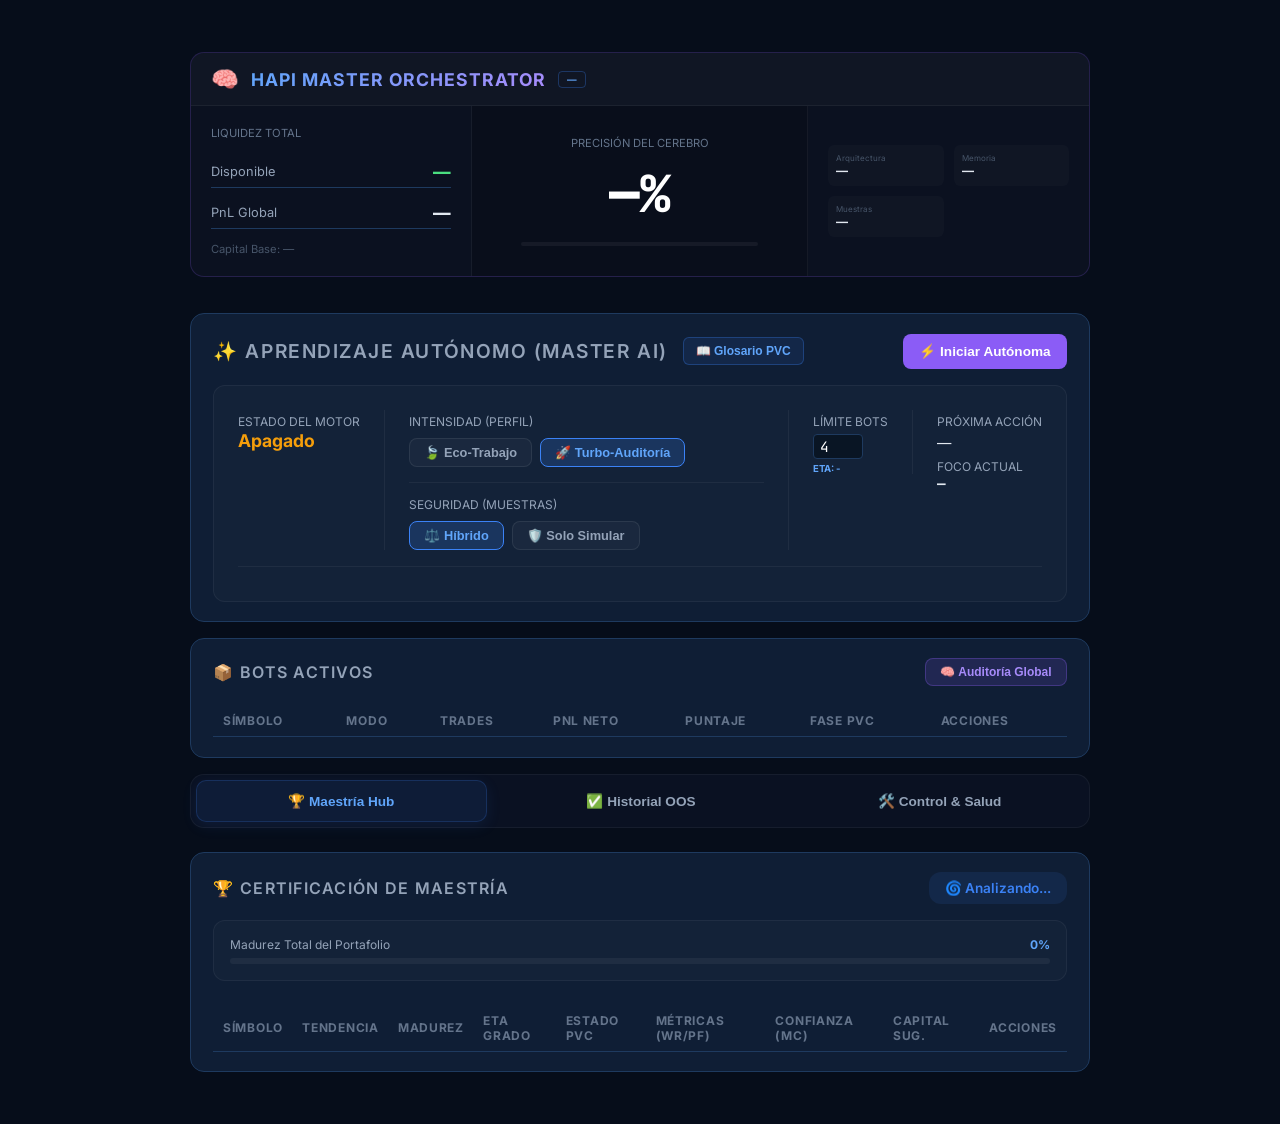
==== commit 5ceaf1d6: "feat: protection for elite status and history plus foundation for portfolio KPIs" ====
--- a/orchestrator/static/index.html
+++ b/orchestrator/static/index.html
@@ -78,18 +78,24 @@
             background: rgba(255,255,255,0.06);
             border-color: rgba(255,255,255,0.15);
         }
-        .perf-btn.active#perf-eco {
-            background: rgba(16,185,129,0.15);
-            border-color: #10b981;
-            color: #10b981;
-            box-shadow: 0 0 15px rgba(16,185,129,0.1);
-        }
-        .perf-btn.active#perf-turbo {
-            background: rgba(59,130,246,0.15);
-            border-color: #3b82f6;
-            color: #3b82f6;
-            box-shadow: 0 0 15px rgba(59,130,246,0.1);
-        }
+        .perf-btn.active#perf-eco { background: rgba(16, 185, 129, 0.2); color: #4ade80; border-color: #10b981; }
+        .perf-btn.active#perf-turbo { background: rgba(59, 130, 246, 0.2); color: #60a5fa; border-color: #3b82f6; }
+        .perf-btn.active#perf-sim, .perf-btn.active#safety-sim { background: rgba(245, 158, 11, 0.2); color: #fbbf24; border-color: #f59e0b; box-shadow: 0 0 15px rgba(245, 158, 11, 0.15); }
+        .perf-btn.active#safety-normal { background: rgba(59, 130, 246, 0.2); color: #60a5fa; border-color: #3b82f6; }
+
+        #sim-forced-banner {
+            display: none;
+            background: rgba(245, 158, 11, 0.1);
+            border: 1px solid rgba(245, 158, 11, 0.2);
+            color: #fbbf24;
+            padding: 4px 12px;
+            border-radius: 20px;
+            font-size: 0.65rem;
+            font-weight: bold;
+            margin-top: 8px;
+            animation: pulse-alert 2s infinite;
+        }
+
         select {
             flex: 1;
             padding: 0.6rem 0.8rem;
@@ -289,86 +295,134 @@
             border-radius: 12px; cursor: pointer; font-weight: 600;
             box-shadow: 0 4px 12px rgba(239, 68, 68, 0.3); transition: all 0.2s;
         }
-        .btn-confirm-wipe:hover { background: #dc2626; transform: translateY(-2px); }
-
-        @keyframes fadeIn { from { opacity: 0; } to { opacity: 1; } }
-
-        /* ─── MODAL DETALLES SIMULACIÓN ─── */
-        #sim-modal .modal-content {
-            background: #0f172a; border: 1px solid rgba(255,255,255,0.1);
-            border-radius: 20px; width: 100%; max-width: 1000px; max-height: 90vh;
-            display: flex; flex-direction: column; overflow: hidden;
-            box-shadow: 0 25px 50px -12px rgba(0,0,0,0.5); text-align: left;
-        }
-        .modal-header {
-            padding: 1.5rem; border-bottom: 1px solid rgba(255,255,255,0.05);
-            display: flex; justify-content: space-between; align-items: center;
-        }
-        .modal-body {
-            padding: 1.5rem; overflow-y: auto; flex: 1;
-        }
-        .modal-close {
-            cursor: pointer; font-size: 1.5rem; color: #94a3b8;
-        }
-        .modal-close:hover { color: white; }
-
-        /* ─── GROUPED HISTORY ─── */
-        .symbol-group {
-            border: 1px solid rgba(255,255,255,0.05); border-radius: 12px; margin-bottom: 0.75rem;
-            background: rgba(255,255,255,0.01); transition: all 0.2s;
-        }
-        .symbol-header {
-            padding: 1rem; cursor: pointer; display: flex; align-items: center; justify-content: space-between;
-        }
-        .symbol-header:hover { background: rgba(255,255,255,0.03); }
-        .symbol-list {
-            padding: 0 1rem 1rem 1rem; display: none; border-top: 1px solid rgba(255,255,255,0.05);
-        }
-        .symbol-group.expanded .symbol-list { display: block; }
-        .symbol-group.expanded { border-color: rgba(99, 102, 241, 0.3); background: rgba(99, 102, 241, 0.05); }
-
-        .trade-log-table {
-            width: 100%; border-collapse: collapse; font-size: 0.85rem;
-        }
-        .trade-log-table th { text-align: left; color: #64748b; padding: 12px 8px; font-weight: 500; border-bottom: 1px solid rgba(255,255,255,0.05); }
-        .trade-log-table td { padding: 12px 8px; border-bottom: 1px solid rgba(255,255,255,0.03); }
+        .btn-kill:hover { background: #ef4444; color: white; transform: translateY(-1px); }
         
-        .modal-overlay-sim {
-            position: fixed; top: 0; left: 0; width: 100%; height: 100%;
-            background: rgba(0,0,0,0.8); backdrop-filter: blur(8px);
-            display: none; align-items: center; justify-content: center; z-index: 9998;
-            padding: 2rem;
-        }
-        .modal-overlay-sim.show { display: flex; }
-
-        /* AI Modal Styles */
-        .ai-modal-overlay { position: fixed; inset: 0; background: rgba(0,0,0,0.85); backdrop-filter: blur(8px); z-index: 10000; display: none; align-items: center; justify-content: center; padding: 20px; }
-        .ai-modal { background: linear-gradient(145deg, #1e1b4b, #0f172a); border: 1px solid rgba(139, 92, 246, 0.3); border-radius: 20px; width: 100%; max-width: 650px; max-height: 85vh; display: flex; flex-direction: column; overflow: hidden; box-shadow: 0 25px 50px -12px rgba(0, 0, 0, 0.5); }
-        .ai-modal-header { padding: 20px 25px; background: rgba(139, 92, 246, 0.1); border-bottom: 1px solid rgba(255,255,255,0.05); display: flex; justify-content: space-between; align-items: center; }
-        .ai-modal-body { padding: 25px; overflow-y: auto; color: #e2e8f0; line-height: 1.6; font-size: 0.95rem; }
-        .ai-modal-body h1, .ai-modal-body h2, .ai-modal-body h3 { color: #a78bfa; margin-top: 20px; margin-bottom: 10px; }
-        .ai-modal-body strong { color: #f472b6; }
-        .ai-modal-body blockquote { border-left: 4px solid #8b5cf6; background: rgba(139, 92, 246, 0.1); padding: 10px 15px; margin: 15px 0; border-radius: 4px; }
-
-        @keyframes pulse-brain {
-            0% { transform: scale(1); opacity: 0.8; }
-            50% { transform: scale(1.1); opacity: 1; }
-            100% { transform: scale(1); opacity: 0.8; }
-        }
-        .brain-loader { font-size: 3rem; animation: pulse-brain 1.5s infinite ease-in-out; margin-bottom: 20px; }
-        /* Loader */
-        #main-loader {
-            position: fixed; top: 0; left: 0; width: 100%; height: 100%;
-            background: #060d1a; display: flex; flex-direction: column;
-            justify-content: center; align-items: center; z-index: 9999;
-            transition: opacity 0.5s ease;
-        }
-        .spinner {
-            width: 50px; height: 50px; border: 4px solid rgba(59,130,246,0.1);
-            border-top: 4px solid #3b82f6; border-radius: 50%;
-            animation: spin 1s linear infinite; margin-bottom: 20px;
-        }
-        @keyframes spin { 0% { transform: rotate(0deg); } 100% { transform: rotate(360deg); } }
+        /* Queue Styles */
+        .card-queue { border: 1px dashed rgba(59, 130, 246, 0.3); background: rgba(59, 130, 246, 0.02); }
+        .queue-item { display: flex; justify-content: space-between; align-items: center; padding: 10px 14px; background: rgba(255,255,255,0.03); border-radius: 8px; margin-bottom: 6px; border: 1px solid rgba(255,255,255,0.05); }
+        .queue-item:last-child { margin-bottom: 0; }
+        .queue-info { display: flex; align-items: center; gap: 12px; }
+        .queue-symbol { font-weight: 800; font-size: 1.1rem; color: #f8fafc; }
+        .queue-stage { font-size: 0.7rem; font-weight: 700; padding: 2px 8px; border-radius: 4px; background: rgba(148, 163, 184, 0.1); color: #94a3b8; }
+        .btn-remove-queue { background: transparent; border: 1px solid rgba(239, 68, 68, 0.3); color: #ef4444; padding: 4px 8px; border-radius: 4px; font-size: 0.75rem; cursor: pointer; transition: all 0.2s; }
+        .btn-remove-queue:hover { background: #ef4444; color: white; }
+
+        /* STRESS TEST MODAL SPECIFIC */
+        .modal-stress-content {
+            background: rgba(15, 23, 42, 0.9);
+            border: 1px solid rgba(59, 130, 246, 0.4);
+            border-radius: 20px; padding: 2rem;
+            max-width: 450px; width: 90%;
+            box-shadow: 0 0 40px rgba(59, 130, 246, 0.15);
+            text-align: center;
+            backdrop-filter: blur(12px);
+        }
+        .stress-input {
+            width: 100%; padding: 12px; margin: 20px 0;
+            background: rgba(0, 0, 0, 0.3); border: 1px solid rgba(59, 130, 246, 0.3);
+            border-radius: 10px; color: white; font-family: 'JetBrains Mono', monospace;
+            text-align: center; font-size: 1.1rem;
+        }
+        .btn-launch-stress {
+            background: linear-gradient(135deg, #3b82f6, #8b5cf6);
+            color: white; border: none; padding: 12px 24px;
+            border-radius: 10px; font-weight: 700; cursor: pointer;
+            width: 100%; transition: all 0.3s;
+        }
+        .btn-launch-stress:hover { transform: scale(1.02); box-shadow: 0 0 20px rgba(59, 130, 246, 0.4); }
+
+        /* TABS SYSTEM */
+        .tabs-nav {
+            display: flex; gap: 10px; margin-bottom: 1.5rem;
+            padding: 5px; background: rgba(15, 23, 42, 0.5);
+            border-radius: 14px; border: 1px solid rgba(255,255,255,0.05);
+        }
+        .tab-btn {
+            flex: 1; padding: 12px; border-radius: 10px; border: none;
+            background: transparent; color: #94a3b8; font-weight: 600;
+            cursor: pointer; transition: all 0.3s; font-size: 0.85rem;
+            display: flex; align-items: center; justify-content: center; gap: 8px;
+        }
+        .tab-btn:hover { background: rgba(255,255,255,0.03); color: #fff; }
+        .tab-btn.active {
+            background: rgba(59, 130, 246, 0.1); color: #60a5fa;
+            border: 1px solid rgba(59, 130, 246, 0.2);
+            box-shadow: 0 4px 15px rgba(59, 130, 246, 0.1);
+        }
+        .tab-content { display: none; width: 100%; animation: slideUp 0.3s ease; }
+        .tab-content.active { display: block; }
+        
+        @keyframes slideUp {
+            from { opacity: 0; transform: translateY(10px); }
+            to { opacity: 1; transform: translateY(0); }
+        }
+
+        /* LIVE CONSOLE MODAL */
+        .log-modal-content {
+            background: #090e16;
+            border: 1px solid rgba(59, 130, 246, 0.4);
+            border-radius: 12px;
+            width: 90%;
+            max-width: 900px;
+            height: 70vh;
+            display: flex;
+            flex-direction: column;
+            overflow: hidden;
+            box-shadow: 0 20px 50px rgba(0,0,0,0.8);
+        }
+        .log-header {
+            padding: 15px 20px;
+            background: #111827;
+            border-bottom: 1px solid rgba(255,255,255,0.05);
+            display: flex;
+            justify-content: space-between;
+            align-items: center;
+        }
+        .log-body {
+            flex: 1;
+            background: #000;
+            padding: 20px;
+            font-family: 'JetBrains Mono', monospace;
+            font-size: 0.8rem;
+            color: #d1d5db;
+            overflow-y: auto;
+            white-space: pre-wrap;
+            line-height: 1.5;
+        }
+        .log-body b { color: #60a5fa; }
+        .log-body i { color: #94a3b8; font-style: normal; }
+        .log-body .log-level-error { color: #ef4444; }
+        .log-body .log-level-success { color: #4ade80; }
+
+        /* MONITOR MENU */
+        .monitor-menu {
+            position: absolute;
+            background: #1e293b;
+            border: 1px solid rgba(255,255,255,0.1);
+            border-radius: 8px;
+            padding: 8px;
+            display: none;
+            flex-direction: column;
+            gap: 4px;
+            z-index: 1000;
+            box-shadow: 0 10px 25px rgba(0,0,0,0.4);
+            min-width: 180px;
+        }
+        .monitor-menu-btn {
+            background: transparent;
+            border: none;
+            color: #e2e8f0;
+            padding: 10px 14px;
+            border-radius: 6px;
+            cursor: pointer;
+            text-align: left;
+            font-size: 0.8rem;
+            display: flex;
+            align-items: center;
+            gap: 10px;
+            transition: all 0.2s;
+        }
+        .monitor-menu-btn:hover { background: rgba(59, 130, 246, 0.2); color: #fff; }
     </style>
 </head>
 <body>
@@ -377,343 +431,237 @@
         <div style="font-family:'JetBrains Mono', monospace; color:#60a5fa; font-size:0.9rem;">Sincronizando Cerebro...</div>
         <div style="font-size:0.75rem; color:#475569; margin-top:10px;">(Esto puede tardar 20s en el primer arranque)</div>
     </div>
-    <div id="toast-container"></div>
+    <!-- CONSOLE LOG MODAL -->
+    <div id="log-modal" class="modal-overlay" onclick="if(event.target==this) closeLogModal()">
+        <div class="log-modal-content">
+            <div class="log-header">
+                <div>
+                    <h3 id="log-title" style="margin:0; font-size:1rem; color:#fff;">📟 Consola de Comportamiento</h3>
+                    <div id="log-status" style="font-size:0.7rem; color:#4ade80; margin-top:2px;">● Conectado - Streaming en vivo</div>
+                </div>
+                <div style="display:flex; gap:10px; align-items:center;">
+                    <button onclick="refreshLogs(true)" style="background:rgba(255,255,255,0.05); border:1px solid rgba(255,255,255,0.1); color:#fff; padding:6px 12px; border-radius:6px; font-size:0.7rem; cursor:pointer;">🔄 Refrescar</button>
+                    <div class="modal-close" onclick="closeLogModal()" style="margin:0;">×</div>
+                </div>
+            </div>
+            <div id="log-content" class="log-body">Cargando logs...</div>
+        </div>
+    </div>
+
+    <!-- MONITOR CONTEXT MENU -->
+    <div id="monitor-menu" class="monitor-menu">
+        <div style="padding:4px 10px; font-size:0.6rem; color:#64748b; text-transform:uppercase; font-weight:700;">Opciones de Monitor</div>
+        <button class="monitor-menu-btn" onclick="openDashboard()">
+            <span>📊</span> Ver Panel de Gráficas
+        </button>
+        <button class="monitor-menu-btn" onclick="openLogConsole()">
+            <span>📟</span> Ver Consola de Comportamiento
+        </button>
+    </div>
     
     <!-- DASHBOARD CONTAINER -->
-    <div style="max-width: 1000px; margin: 0 auto; padding: 20px;">
+    <div style="max-width: 1100px; margin: 0 auto; padding: 20px;">
         
-        <!-- MODAL AUDITORÍA IA -->
-        <div id="ai-modal-overlay" class="ai-modal-overlay" onclick="closeAIModal()">
-
-        <!-- ══ MODAL AUDITORÍA IA ══ -->
-        <div id="ai-modal-overlay" class="ai-modal-overlay" onclick="closeAIModal()">
-            <div class="ai-modal" onclick="event.stopPropagation()">
-                <div class="ai-modal-header">
-                    <div style="display:flex; align-items:center; gap:12px;">
-                        <span style="font-size:1.5rem;">🧠</span>
+        <div class="grid">
+            
+            <!-- 1. CORE INTELLIGENCE BANNER (Unified Bank + AI) -->
+            <div class="card full-width" style="padding: 0; overflow: hidden; border: 1px solid rgba(139, 92, 246, 0.2); background: #0b1120; display: flex; flex-direction: column; margin-bottom: 20px;">
+                <div style="display: flex; justify-content: space-between; align-items: center; padding: 12px 20px; background: rgba(255,255,255,0.02); border-bottom: 1px solid rgba(255,255,255,0.05);">
+                    <div style="display: flex; align-items: center; gap: 12px;">
+                        <span style="font-size: 1.4rem;">🧠</span>
+                        <h1 style="margin:0; font-size: 1.1rem; letter-spacing: 1px; color: #fff;">HAPI MASTER ORCHESTRATOR</h1>
+                        <div id="ai-maturity-badge" style="font-size: 0.6rem; font-weight: 700; padding: 2px 8px; border-radius: 4px; border: 1px solid rgba(59, 130, 246, 0.3); color: #60a5fa; text-transform: uppercase;">—</div>
+                    </div>
+                </div>
+
+                <div style="display: grid; grid-template-columns: 1fr 1.2fr 1fr; gap: 0; min-height: 160px;">
+                    <!-- FINANCIALS -->
+                    <div style="padding: 20px; border-right: 1px solid rgba(255,255,255,0.05); display: flex; flex-direction: column; justify-content: center;">
+                        <div style="font-size: 0.7rem; color: #64748b; text-transform: uppercase; margin-bottom: 15px;">Liquidez Total</div>
+                        <div class="stat-row" style="margin-bottom: 8px;"><span style="font-size: 0.8rem; color: #94a3b8;">Disponible</span><span id="av-cash" style="font-size: 1.1rem; font-weight: 800; color: #4ade80;">—</span></div>
+                        <div class="stat-row" style="margin-bottom: 8px;"><span style="font-size: 0.8rem; color: #94a3b8;">PnL Global</span><span id="tot-pnl" style="font-size: 1.1rem; font-weight: 800;">—</span></div>
+                        <div style="font-size: 0.7rem; color: #475569; margin-top: 5px;">Capital Base: <span id="init-cash">—</span></div>
+                    </div>
+                    <!-- PRECISION -->
+                    <div style="padding: 20px; border-right: 1px solid rgba(255,255,255,0.05); display: flex; flex-direction: column; align-items: center; justify-content: center; background: rgba(0,0,0,0.15);">
+                        <div style="font-size: 0.7rem; color: #64748b; text-transform: uppercase; margin-bottom: 10px;">Precisión del Cerebro</div>
+                        <div style="font-size: 3.2rem; font-weight: 900; font-family: 'JetBrains Mono', monospace; color: #fff;" id="ai-acc-val">—%</div>
+                        <div style="width: 80%; height: 4px; background: rgba(255,255,255,0.05); border-radius: 10px; margin-top: 15px; overflow: hidden;"><div id="ai-acc-bar" style="height: 100%; width: 0%; background: linear-gradient(90deg, #3b82f6, #a78bfa);"></div></div>
+                    </div>
+                    <!-- SPECS -->
+                    <div style="padding: 20px; display: grid; grid-template-columns: 1fr 1fr; gap: 10px; align-content: center;">
+                        <div style="background: rgba(255,255,255,0.02); padding: 8px; border-radius: 6px;"><span style="display: block; font-size: 8px; color: #475569;">Arquitectura</span><div id="ai-arch" style="font-size:0.75rem; font-weight:700;">—</div></div>
+                        <div style="background: rgba(255,255,255,0.02); padding: 8px; border-radius: 6px;"><span style="display: block; font-size: 8px; color: #475569;">Memoria</span><div id="ai-memory" style="font-size:0.75rem; font-weight:700;">—</div></div>
+                        <div style="background: rgba(255,255,255,0.02); padding: 8px; border-radius: 6px;"><span style="display: block; font-size: 8px; color: #475569;">Muestras</span><div id="ai-total-samples" style="font-size:0.75rem; font-weight:700;">—</div></div>
+                    </div>
+                </div>
+            </div>
+
+            <!-- 2. AUTO-TRAINER ENGINE (Pinned) -->
+            <div class="card full-width">
+                <div style="display:flex; justify-content:space-between; align-items:center; margin-bottom:1rem;">
+                    <div style="display:flex; align-items:center; gap: 15px;">
+                        <h2 style="margin:0; font-size:1.2rem;">✨ Aprendizaje Autónomo (Master AI)</h2>
+                        <button onclick="openGlossaryModal()" style="background:rgba(59,130,246,0.1); border:1px solid rgba(59,130,246,0.3); color:#60a5fa; cursor:pointer; padding:6px 12px; border-radius:6px; font-size:0.75rem; font-weight:bold;">📖 Glosario PVC</button>
+                    </div>
+                    <button id="btn-toggle-auto" class="auto-btn" onclick="toggleAutoTrainer()">⚡ Iniciar Autónoma</button>
+                </div>
+                
+                <div style="background: rgba(255,255,255,0.02); padding: 1.5rem; border-radius: 12px; border: 1px solid rgba(255,255,255,0.05); display: flex; flex-direction: column; gap: 1rem;">
+                    <div style="display: flex; justify-content: space-between; align-items: flex-start;">
                         <div>
-                            <h3 style="margin:0; color:white;">Auditoría Estratégica IA</h3>
-                            <span id="ai-modal-symbol" style="font-size:0.75rem; color:#a78bfa; font-family:monospace; font-weight:bold;">Símbolo: ---</span>
+                            <span style="font-size: 0.75rem; color: #94a3b8; text-transform: uppercase;">Estado del Motor</span>
+                            <div id="ai-auto-status" style="font-weight: 700; color: #f59e0b; font-size: 1.1rem;">Apagado</div>
+                        </div>
+                        <div style="flex:1; margin:0 1.5rem; padding:0 1.5rem; border-left:1px solid rgba(255,255,255,0.05); border-right:1px solid rgba(255,255,255,0.05);">
+                            <span style="font-size: 0.75rem; color: #94a3b8; text-transform: uppercase;">Intensidad (Perfil)</span>
+                            <div style="display:flex; gap:8px; margin-top:8px;">
+                                <button id="perf-eco" class="perf-btn" onclick="setPerfProfile('eco')" title="Máximo 2 bots simultáneos">🍃 Eco-Trabajo</button>
+                                <button id="perf-turbo" class="perf-btn active" onclick="setPerfProfile('turbo')" title="Usa todos los recursos disponibles">🚀 Turbo-Auditoría</button>
+                            </div>
+                            
+                            <div style="margin-top: 15px; padding-top: 10px; border-top: 1px solid rgba(255,255,255,0.05);">
+                                <span style="font-size: 0.75rem; color: #94a3b8; text-transform: uppercase;">Seguridad (Muestras)</span>
+                                <div style="display:flex; gap:8px; margin-top:8px;">
+                                    <button id="safety-normal" class="perf-btn active" onclick="toggleSafetyMode(false)" title="Permite Live/Paper en fase final">⚖️ Híbrido</button>
+                                    <button id="safety-sim" class="perf-btn" onclick="toggleSafetyMode(true)" title="Forzar 100% Simulación (Aun en Fase Live)">🛡️ Solo Simular</button>
+                                </div>
+                                <div id="sim-forced-banner" style="margin-top: 10px;">⚠️ BLOQUEO DE SEGURIDAD: SOLO SIMULACIÓN</div>
+                            </div>
+                        </div>
+                        <div style="margin-right:1.5rem; padding-right:1.5rem; border-right:1px solid rgba(255,255,255,0.05);">
+                            <span style="font-size: 0.75rem; color: #94a3b8; text-transform: uppercase;">Límite Bots</span>
+                            <div style="display:flex; align-items:center; gap:8px; margin-top:4px;">
+                                <input type="number" id="ai-auto-limit" min="1" max="10" value="4" style="width: 50px; background: #091524; border: 1px solid #1e3a5f; color: white; border-radius: 4px; padding: 2px 6px; font-size: 0.9rem; font-family: 'JetBrains Mono', monospace;" onchange="updateAutoLimit()" oninput="previewETA()">
+                            </div>
+                            <div id="ai-auto-eta" style="font-size:0.6rem; color:#60a5fa; margin-top:4px; font-weight:bold;">ETA: -</div>
+                        </div>
+                        <div>
+                            <span style="font-size: 0.75rem; color: #94a3b8; text-transform: uppercase;">Próxima Acción</span>
+                            <div id="ai-auto-action" style="font-size: 0.9rem; color: #e2e8f0; margin-top: 4px;">—</div>
+                            <div style="font-size: 0.75rem; color: #94a3b8; text-transform: uppercase; margin-top:8px;">Foco Actual</div>
+                            <div id="ai-auto-focus" style="font-weight: 700; font-family: 'JetBrains Mono', monospace; color: #e2e8f0; font-size: 0.9rem;">—</div>
                         </div>
                     </div>
-                    <div style="display:flex; align-items:center; gap:10px;">
-                        <button id="btn-ai-speak" onclick="speakAudit()" class="btn-ai" style="padding:6px 10px; font-size:11px;" title="Escuchar reporte (Audio)">🔊 Escuchar</button>
-                        <button onclick="closeAIModal()" style="background:none; border:none; color:#94a3b8; font-size:1.5rem; cursor:pointer;">&times;</button>
+                    <div style="border-top:1px solid rgba(255,255,255,0.05); padding-top:10px;">
+                         <ul id="ai-auto-logs" style="list-style:none; font-family: 'JetBrains Mono', monospace; font-size: 0.75rem; color: #64748b; margin:0; max-height:80px; overflow-y:auto; padding-left:0;"></ul>
                     </div>
                 </div>
-                <div id="ai-modal-content" class="ai-modal-body">
-                    <!-- Injected AI response -->
-                    <div style="text-align:center; padding:40px;">
-                        <div class="brain-loader">🧠</div>
-                        <div style="color:#a78bfa;">Conectando con Gemini 2.0 Flash...</div>
-                        <div style="font-size:0.8rem; color:#64748b; margin-top:10px;">Analizando métricas de rendimiento y validez estadística.</div>
+            </div>
+
+            <!-- 3. BOTS ACTIVOS (Pinned) -->
+            <div class="card full-width">
+                <div style="display:flex; justify-content:space-between; align-items:center; margin-bottom:1.2rem;">
+                    <h2 style="margin:0;">📦 Bots Activos <span id="running-count" style="color:#4ade80;font-size:0.85rem;font-weight:400;"></span></h2>
+                    <button onclick="analyzeBot('GLOBAL')" class="btn-ai" style="padding:6px 14px; font-size:0.75rem;">🧠 Auditoría Global</button>
+                </div>
+                <table id="bot-table">
+                    <thead><tr><th>Símbolo</th><th>Modo</th><th>Trades</th><th>PnL Neto</th><th>Puntaje</th><th>Fase PVC</th><th>Acciones</th></tr></thead>
+                    <tbody id="running-tbody"></tbody>
+                </table>
+            </div>
+
+            <!-- 4. COLA (Queue Manager) -->
+            <div class="card full-width card-queue" id="queue-card" style="display:none;">
+                <div style="display:flex; justify-content:space-between; align-items:center; margin-bottom:0.8rem;">
+                    <h2 style="margin:0; font-size:1.1rem; color:#60a5fa;">⏳ Lista de Espera (Queue)</h2>
+                    <span id="queue-count-badge" style="font-size:0.75rem; padding:4px 12px; border-radius:20px; background:rgba(59,130,246,0.2); color:#60a5fa;">0 pendientes</span>
+                </div>
+                <div id="queue-list-container" style="display:grid; grid-template-columns: 1fr 1fr; gap:10px;"></div>
+            </div>
+
+            <!-- 5. SISTEMA DE PESTAÑAS (Modulares) -->
+            <div class="full-width">
+                <div class="tabs-nav">
+                    <button class="tab-btn active" onclick="switchTab('mastery')">🏆 Maestría Hub</button>
+                    <button class="tab-btn" onclick="switchTab('history')">✅ Historial OOS</button>
+                    <button class="tab-btn" onclick="switchTab('tools')">🛠️ Control & Salud</button>
+                </div>
+
+                <!-- TAB: MASTERY -->
+                <div id="tab-mastery" class="tab-content active">
+                    <div class="card full-width" id="maturity-hub-card" style="margin-top:0;">
+                        <div style="display:flex; justify-content:space-between; align-items:center; margin-bottom:1rem;">
+                            <h2 style="margin:0;">🏆 Certificación de Maestría</h2>
+                            <div id="ai-global-advisor" style="font-size:0.85rem; font-weight:600; color:#3b82f6; padding:8px 16px; background:rgba(59,130,246,0.1); border-radius:12px;">🌀 Analizando...</div>
+                        </div>
+
+                        <!-- Global Portfolio Maturity Summary -->
+                        <div style="background:rgba(255,255,255,0.02); padding:1rem; border-radius:12px; border:1px solid rgba(255,255,255,0.05); margin-bottom:1.5rem; display:flex; align-items:center; gap:2rem;">
+                            <div style="flex:1;">
+                                <div style="display:flex; justify-content:space-between; margin-bottom:6px; font-size:0.75rem;">
+                                    <span style="color:#94a3b8;">Madurez Total del Portafolio</span>
+                                    <span id="global-maturity-val" style="color:#60a5fa; font-weight:700;">0%</span>
+                                </div>
+                                <div style="height:6px; background:rgba(255,255,255,0.05); border-radius:10px; overflow:hidden;">
+                                    <div id="global-maturity-bar" style="height:100%; width:0%; background:linear-gradient(90deg, #3b82f6, #a78bfa); box-shadow:0 0 10px rgba(59,130,246,0.2);"></div>
+                                </div>
+                            </div>
+                        </div>
+
+                        <table id="maturity-table">
+                            <thead><tr>
+                                <th>Símbolo</th>
+                                <th>Tendencia</th>
+                                <th>Madurez</th>
+                                <th>ETA Grado</th>
+                                <th>Estado PVC</th>
+                                <th>Métricas (WR/PF)</th>
+                                <th>Confianza (MC)</th>
+                                <th>Capital Sug.</th>
+                                <th>Acciones</th>
+                            </tr></thead>
+                            <tbody id="maturity-tbody"></tbody>
+                        </table>
                     </div>
                 </div>
-                <div style="padding:15px 25px; border-top:1px solid rgba(255,255,255,0.05); text-align:right; background:rgba(0,0,0,0.2);">
-                    <button onclick="closeAIModal()" class="btn-kill" style="padding:8px 20px;">Entendido</button>
-                </div>
-            </div>
-        </div>
-
-    </div>
-
-    <!-- PREMIUM WIPE MODAL -->
-    <div id="wipe-modal" class="modal-overlay">
-        <div class="modal-content">
-            <div class="modal-icon">⚠️</div>
-            <div class="modal-title">¿Borrar todo el sistema?</div>
-            <p class="modal-text">
-                Esta acción detendrá todos los procesos, reseteará el banco y purgará la IA central. 
-                <br><br>
-                <strong>Esta acción no se puede deshacer.</strong>
-            </p>
-            <div class="modal-actions">
-                <button class="btn-cancel" onclick="closeWipeModal()">Cancelar</button>
-                <button class="btn-confirm-wipe" onclick="executeSystemWipe()">Confirmar Borrado</button>
+
+                <!-- TAB: HISTORY -->
+                <div id="tab-history" class="tab-content">
+                    <div class="card full-width" style="margin-top:0;">
+                        <h2>✅ Registro Histórico</h2>
+                        <div id="history-container"></div>
+                    </div>
+                </div>
+
+                <!-- TAB: TOOLS & HEALTH -->
+                <div id="tab-tools" class="tab-content">
+                    <div style="display:grid; grid-template-columns: 1fr 1fr; gap: 1rem;">
+                        <div class="card">
+                            <h2>🚀 Lanzador Manual</h2>
+                            <div style="display:flex; flex-direction:column; gap:12px;">
+                                <select id="sym-input" style="width:100%;"><option value="">Símbolo...</option></select>
+                                <input type="date" id="date-input" style="width:100%;">
+                                <button class="btn-primary" onclick="launchBot()" style="width:100%;">▶ Start Manual</button>
+                            </div>
+                        </div>
+                        <div class="card">
+                            <h2>⚡ Salud de Hardware</h2>
+                            <div style="display:grid; grid-template-columns:1fr 1fr; gap:0.5rem;">
+                                <div style="padding:10px; background:rgba(255,255,255,0.02); border-radius:10px;">
+                                    <div style="font-size:9px; color:#64748b;">CPU</div>
+                                    <div id="sys-cpu-val" style="font-size:1.4rem; font-weight:900;">—%</div>
+                                </div>
+                                <div style="padding:10px; background:rgba(255,255,255,0.02); border-radius:10px;">
+                                    <div style="font-size:9px; color:#64748b;">RAM</div>
+                                    <div id="sys-ram-val" style="font-size:1.4rem; font-weight:900;">—%</div>
+                                </div>
+                            </div>
+                        </div>
+                        <div class="card">
+                            <h2 style="color:#f87171;">🛠️ Mantenimiento Crítico</h2>
+                            <p style="font-size:0.75rem; color:#64748b; margin-bottom:12px;">Resetear el estado del orquestador y detener todos los bots activos.</p>
+                            <button class="btn-kill" onclick="openWipeModal()" style="width:100%; padding:10px; border: 1px solid rgba(248,113,113,0.3); background:rgba(248,113,113,0.05); color:#f87171; font-weight:700;">
+                                💣 Limpiar Sistema (Safe Wipe)
+                            </button>
+                        </div>
+                    </div>
+                </div>
             </div>
         </div>
     </div>
 
-    <div class="grid">
-
-        <!-- CORE INTELLIGENCE BANNER (Unified Bank + AI) -->
-        <div class="card full-width" style="padding: 0; overflow: hidden; border: 1px solid rgba(139, 92, 246, 0.2); background: #0b1120; display: flex; flex-direction: column;">
-            
-            <!-- Banner Header: Branding & Global Actions -->
-            <div style="display: flex; justify-content: space-between; align-items: center; padding: 12px 20px; background: rgba(255,255,255,0.02); border-bottom: 1px solid rgba(255,255,255,0.05);">
-                <div style="display: flex; align-items: center; gap: 12px;">
-                    <span style="font-size: 1.4rem;">🧠</span>
-                    <h1 style="margin:0; font-size: 1.1rem; letter-spacing: 1px; color: #fff;">HAPI MASTER ORCHESTRATOR</h1>
-                    <div id="ai-maturity-badge" style="font-size: 0.6rem; font-weight: 700; padding: 2px 8px; border-radius: 4px; border: 1px solid rgba(59, 130, 246, 0.3); color: #60a5fa; text-transform: uppercase;">—</div>
-                </div>
-                <button class="btn-kill" onclick="openWipeModal()" style="padding: 4px 12px; font-size: 10px; background: rgba(239, 68, 68, 0.1); border: 1px solid rgba(239, 68, 68, 0.3); color: #f87171;">
-                    🛡️ EMERGENCIA: WIPE TOTAL
-                </button>
-            </div>
-
-            <!-- Banner Content: Balanced KPIs -->
-            <div style="display: grid; grid-template-columns: 1fr 1.2fr 1fr; gap: 0; min-height: 160px;">
-                
-                <!-- COLUMN 1: FINANCIALS -->
-                <div style="padding: 20px; border-right: 1px solid rgba(255,255,255,0.05); display: flex; flex-direction: column; justify-content: center;">
-                    <div style="font-size: 0.7rem; color: #64748b; text-transform: uppercase; letter-spacing: 1px; margin-bottom: 15px;">Liquidez Total</div>
-                    <div class="stat-row" style="margin-bottom: 8px;">
-                        <span style="font-size: 0.8rem; color: #94a3b8;">Disponible</span>
-                        <span id="av-cash" style="font-size: 1.1rem; font-weight: 800; color: #4ade80;">—</span>
-                    </div>
-                    <div class="stat-row" style="margin-bottom: 8px;">
-                        <span style="font-size: 0.8rem; color: #94a3b8;">PnL Global</span>
-                        <span id="tot-pnl" style="font-size: 1.1rem; font-weight: 800;">—</span>
-                    </div>
-                    <div style="font-size: 0.7rem; color: #475569; margin-top: 5px;">Capital Base: <span id="init-cash">—</span></div>
-                </div>
-
-                <!-- COLUMN 2: ANALYTICAL CORE (Precision Gauge) -->
-                <div style="padding: 20px; border-right: 1px solid rgba(255,255,255,0.05); display: flex; flex-direction: column; align-items: center; justify-content: center; background: rgba(0,0,0,0.15);">
-                    <div style="font-size: 0.7rem; color: #64748b; text-transform: uppercase; letter-spacing: 1px; margin-bottom: 10px;">Precisión del Cerebro</div>
-                    <div style="font-size: 3.2rem; font-weight: 900; font-family: 'JetBrains Mono', monospace; color: #fff; line-height: 1;" id="ai-acc-val">—%</div>
-                    <div style="width: 80%; height: 4px; background: rgba(255,255,255,0.05); border-radius: 10px; margin-top: 15px; overflow: hidden;">
-                        <div id="ai-acc-bar" style="height: 100%; width: 0%; background: linear-gradient(90deg, #3b82f6, #a78bfa); transition: width 1.5s cubic-bezier(0.1, 0.5, 0.1, 1);"></div>
-                    </div>
-                    <div style="margin-top: 12px; font-size: 0.65rem; color: #475569; display: flex; align-items: center; gap: 6px;">
-                        <span class="dot dot-green" style="width: 5px; height: 5px;"></span>
-                        RF-GLOBAL/MLP ENGINE ONLINE
-                    </div>
-                </div>
-
-                <!-- COLUMN 3: TECHNICAL SPECS -->
-                <div style="padding: 20px; display: grid; grid-template-columns: 1fr 1fr; gap: 10px; align-content: center;">
-                    <div style="background: rgba(255,255,255,0.02); padding: 8px; border-radius: 6px; border: 1px solid rgba(255,255,255,0.03);">
-                        <span style="display: block; font-size: 8px; color: #475569; text-transform: uppercase;">Arquitectura</span>
-                        <div id="ai-arch" style="font-size: 0.75rem; font-weight: 700; color: #e2e8f0;">—</div>
-                    </div>
-                    <div style="background: rgba(255,255,255,0.02); padding: 8px; border-radius: 6px; border: 1px solid rgba(255,255,255,0.03);">
-                        <span style="display: block; font-size: 8px; color: #475569; text-transform: uppercase;">Memoria</span>
-                        <div id="ai-memory" style="font-size: 0.75rem; font-weight: 700; color: #e2e8f0;">—</div>
-                    </div>
-                    <div style="background: rgba(255,255,255,0.02); padding: 8px; border-radius: 6px; border: 1px solid rgba(255,255,255,0.03);">
-                        <span style="display: block; font-size: 8px; color: #475569; text-transform: uppercase;">Muestras</span>
-                        <div id="ai-total-samples" style="font-size: 0.75rem; font-weight: 700; color: #e2e8f0; font-family: monospace;">—</div>
-                    </div>
-                    <div class="pvc-tooltip" style="background: rgba(255,255,255,0.02); padding: 8px; border-radius: 6px; border: 1px solid rgba(255,255,255,0.03); cursor: help;" 
-                         data-tooltip="Los 13 'Inputs' son los datos maestros que la IA analiza para cada trade:&#10;1. Hora del día&#10;2. Distancia al VWAP&#10;3. RSI&#10;4. Histograma MACD&#10;5. Volatilidad (ATR%)&#10;6. Ratio de Volumen&#10;7. Spread de EMAs&#10;8. Z-Score (Pivote)&#10;9. Régimen de Mercado&#10;10. Confirmaciones Técnicas&#10;11. ADX (Fuerza)&#10;12. Patrones Visuales&#10;13. Tendencia de Fuerza">
-                        <span style="display: block; font-size: 8px; color: #475569; text-transform: uppercase;">Inputs</span>
-                        <div id="ai-features" style="font-size: 0.75rem; font-weight: 700; color: #e2e8f0; font-family: monospace;">13</div>
-                    </div>
-                </div>
-                
-            </div>
-        </div>
-
-        <!-- CERTIFICACIÓN DE MAESTRÍA (MATURITY HUB) -->
-        <div class="card full-width" id="maturity-hub-card" style="display:none;">
-            <div style="display:flex; justify-content:space-between; align-items:center; margin-bottom:1rem;">
-                <div>
-                    <h2 style="margin-bottom:4px;">🏆 Certificación de Maestría (Maturity Hub)</h2>
-                    <div style="display:flex; align-items:center; gap:10px;">
-                        <span style="font-size:0.75rem; color:#94a3b8; font-weight:600; text-transform:uppercase; letter-spacing:0.5px;">Madurez Global del Fondo:</span>
-                        <div style="width:200px; height:8px; background:rgba(255,255,255,0.05); border-radius:10px; overflow:hidden; border:1px solid rgba(255,255,255,0.05);">
-                            <div id="global-maturity-bar" style="width:0%; height:100%; background:linear-gradient(90deg, #3b82f6, #8b5cf6); transition:width 1s ease-in-out;"></div>
-                        </div>
-                        <span id="global-maturity-val" style="font-size:0.9rem; font-weight:700; color:#e2e8f0; font-family:'JetBrains Mono', monospace;">0%</span>
-                    </div>
-                </div>
-                <div id="ai-global-advisor" style="font-size:0.85rem; font-weight:600; color:#3b82f6; padding:0.6rem 1rem; background:rgba(59,130,246,0.1); border-radius:12px; border:1px solid rgba(59,130,246,0.2); transition: all 0.3s ease;">
-                    🌀 Analizando mejor activo...
-                </div>
-            </div>
-            <table id="maturity-table">
-                <thead><tr>
-                    <th>Símbolo</th>
-                    <th>Tendencia</th>
-                    <th>Madurez (%)</th>
-                    <th>ETA de Graduación</th>
-                    <th>Estatus</th>
-                    <th>Análisis (WinRate / PF)</th>
-                    <th>Certeza (MC)</th>
-                    <th>Capital Sugerido</th>
-                </tr></thead>
-                <tbody id="maturity-tbody"></tbody>
-            </table>
-        </div>
-
-        
-        <!-- SALUD DEL SISTEMA -->
-        <div class="card full-width" id="sys-health-card">
-            <div style="display:flex; justify-content:space-between; align-items:center; margin-bottom:0.8rem;">
-                <h2 style="margin:0;">⚡ Capacidad del Sistema</h2>
-                <span id="sys-advice-badge" style="font-size:0.75rem; padding:4px 12px; border-radius:20px; font-weight:700; background:rgba(100,116,139,0.2); color:#94a3b8; transition:all 0.4s;">
-                    Analizando…
-                </span>
-            </div>
-            <div style="display:grid; grid-template-columns:1fr 1fr 1fr 1fr; gap:1rem; margin-bottom:1rem;">
-                <!-- CPU -->
-                <div style="background:rgba(255,255,255,0.03); border:1px solid rgba(255,255,255,0.06); border-radius:12px; padding:14px;">
-                    <div style="font-size:9px; color:#64748b; text-transform:uppercase; letter-spacing:1px; margin-bottom:8px; font-weight:700;">🖥 CPU</div>
-                    <div style="font-size:22px; font-weight:900; font-family:'JetBrains Mono',monospace; margin-bottom:6px;" id="sys-cpu-val">—%</div>
-                    <div style="background:rgba(255,255,255,0.06); border-radius:4px; height:6px; overflow:hidden;">
-                        <div id="sys-cpu-bar" style="height:100%; width:0%; background:#3b82f6; transition:width 0.6s ease; border-radius:4px;"></div>
-                    </div>
-                </div>
-                <!-- RAM -->
-                <div style="background:rgba(255,255,255,0.03); border:1px solid rgba(255,255,255,0.06); border-radius:12px; padding:14px;">
-                    <div style="font-size:9px; color:#64748b; text-transform:uppercase; letter-spacing:1px; margin-bottom:8px; font-weight:700;">💾 RAM</div>
-                    <div style="font-size:22px; font-weight:900; font-family:'JetBrains Mono',monospace; margin-bottom:6px;" id="sys-ram-val">—%</div>
-                    <div style="background:rgba(255,255,255,0.06); border-radius:4px; height:6px; overflow:hidden;">
-                        <div id="sys-ram-bar" style="height:100%; width:0%; background:#8b5cf6; transition:width 0.6s ease; border-radius:4px;"></div>
-                    </div>
-                    <div style="font-size:10px; color:#475569; margin-top:4px;" id="sys-ram-detail">—</div>
-                </div>
-                <!-- Sims Activas -->
-                <div style="background:rgba(255,255,255,0.03); border:1px solid rgba(255,255,255,0.06); border-radius:12px; padding:14px;">
-                    <div style="font-size:9px; color:#64748b; text-transform:uppercase; letter-spacing:1px; margin-bottom:8px; font-weight:700;">🐳 Sims Activas</div>
-                    <div style="font-size:32px; font-weight:900; font-family:'JetBrains Mono',monospace; color:#4ade80;" id="sys-running-val">—</div>
-                </div>
-                <!-- Capacidad Disponible -->
-                <div id="sys-capacity-card" style="background:rgba(59,130,246,0.08); border:1px solid rgba(59,130,246,0.2); border-radius:12px; padding:14px; transition:all 0.4s;">
-                    <div style="font-size:9px; color:#64748b; text-transform:uppercase; letter-spacing:1px; margin-bottom:8px; font-weight:700;">🚀 Puedes Lanzar</div>
-                    <div style="font-size:32px; font-weight:900; font-family:'JetBrains Mono',monospace;" id="sys-max-val">—</div>
-                    <div style="font-size:10px; color:#475569; margin-top:4px;">simulaciones más</div>
-                </div>
-            </div>
-            <!-- Advice bar -->
-            <div id="sys-advice-bar" style="background:rgba(255,255,255,0.02); border:1px solid rgba(255,255,255,0.06); border-radius:8px; padding:10px 16px; font-size:12px; color:#94a3b8; display:flex; align-items:center; gap:10px; transition:all 0.4s;">
-                <span id="sys-advice-icon">ℹ️</span>
-                <span id="sys-advice-text">Cargando diagnóstico del sistema…</span>
-            </div>
-        </div>
-
-<!-- LANZAR SIMULACIÓN -->
-        <div class="card full-width">
-            <h2>🚀 Lanzar Simulación</h2>
-            <div class="launch-row" style="align-items:flex-end;">
-                <div style="display:flex; flex-direction:column; gap:4px; flex:1;">
-                   <span style="font-size:0.65rem; color:#94a3b8; font-weight:600;">SÍMBOLO</span>
-                   <select id="sym-input">
-                       <option value="">Selecciona un símbolo…</option>
-                   </select>
-                </div>
-                <div style="display:flex; flex-direction:column; gap:4px;">
-                   <span style="font-size:0.65rem; color:#94a3b8; font-weight:600;">INICIO SIMULACIÓN</span>
-                   <input type="date" id="date-input" style="padding: 0.6rem; border-radius: 8px; border: 1px solid #1e3a5f; background: #091524; color: #f8fafc; font-family: 'Inter', sans-serif;" title="Fecha de inicio (opcional)">
-                </div>
-                <div style="display:flex; flex-direction:column; gap:4px;">
-                   <span style="font-size:0.65rem; color:#94a3b8; font-weight:600;">FIN SIMULACIÓN</span>
-                   <input type="date" id="date-end-input" style="padding: 0.6rem; border-radius: 8px; border: 1px solid #1e3a5f; background: #091524; color: #f8fafc; font-family: 'Inter', sans-serif;" title="Fecha de fin (opcional)">
-                </div>
-                <button class="btn-primary" onclick="launchBot()" style="padding:0.7rem 1.2rem; font-size:0.9rem;">▶ Start Simulation</button>
-            </div>
-        </div>
-
-        <!-- AUTO-PERFECCIONADOR AUTÓNOMO -->
-        <div class="card full-width">
-            <div style="display:flex; justify-content:space-between; align-items:center; margin-bottom:1rem;">
-                <div style="display:flex; align-items:center; gap: 15px;">
-                    <h2>✨ Auto-Perfeccionador Autónomo</h2>
-                    <button onclick="openGlossaryModal()" style="background:rgba(59,130,246,0.1); border:1px solid rgba(59,130,246,0.3); color:#60a5fa; cursor:pointer; padding:6px 12px; border-radius:6px; font-size:0.75rem; font-weight:bold; transition:all 0.2s;">📖 Glosario Fases PVC</button>
-                </div>
-                <button id="btn-toggle-auto" class="auto-btn" onclick="toggleAutoTrainer()">⚡ Iniciar Autónoma</button>
-            </div>
-            
-            <div style="background: rgba(255,255,255,0.02); padding: 1.5rem; border-radius: 12px; border: 1px solid rgba(255,255,255,0.05); display: flex; flex-direction: column; gap: 1rem;">
-                <div style="display: flex; justify-content: space-between; align-items: flex-start;">
-                    <div>
-                        <span style="font-size: 0.75rem; color: #94a3b8; text-transform: uppercase;">Estado del Motor</span>
-                        <div id="ai-auto-status" style="font-weight: 700; color: #f59e0b; font-size: 1.1rem;">Apagado</div>
-                    </div>
-                    <div style="flex:1; margin:0 1.5rem; padding:0 1.5rem; border-left:1px solid rgba(255,255,255,0.05); border-right:1px solid rgba(255,255,255,0.05);">
-                        <span style="font-size: 0.75rem; color: #94a3b8; text-transform: uppercase;">Perfil de Vuelo</span>
-                        <div style="display:flex; gap:8px; margin-top:8px;">
-                            <button id="perf-eco" class="perf-btn" onclick="setPerfProfile('eco')" title="Modo Trabajo: Silencioso y ligero (max 2 bots)">🍃 Eco-Trabajo</button>
-                            <button id="perf-turbo" class="perf-btn active" onclick="setPerfProfile('turbo')" title="Modo Auditoría: Máxima velocidad con Protocolo PVC">🚀 Turbo-Auditoría</button>
-                        </div>
-                    </div>
-                    <div>
-                        <span style="font-size: 0.75rem; color: #94a3b8; text-transform: uppercase;">Límite Manual (MAX 10)</span>
-                        <div style="display:flex; align-items:center; gap:8px; margin-top:4px;">
-                            <input type="number" id="ai-auto-limit" min="1" max="10" value="4" 
-                                style="width: 50px; background: #091524; border: 1px solid #1e3a5f; color: white; border-radius: 4px; padding: 2px 6px; font-size: 0.9rem; font-family: 'JetBrains Mono', monospace;"
-                                onchange="updateAutoLimit()" oninput="previewETA()">
-                        </div>
-                        <div id="ai-auto-eta" style="font-size:0.6rem; color:#60a5fa; margin-top:4px; font-weight:bold;">ETA: Calculando...</div>
-                    </div>
-                    <div>
-                        <span style="font-size: 0.75rem; color: #94a3b8; text-transform: uppercase;">Foco Actual</span>
-                        <div id="ai-auto-focus" style="font-weight: 700; font-family: 'JetBrains Mono', monospace; color: #e2e8f0; font-size: 1.1rem;">—</div>
-                    </div>
-                    <div>
-                        <span style="font-size: 0.75rem; color: #94a3b8; text-transform: uppercase;">Próxima Acción</span>
-                        <div id="ai-auto-action" style="font-size: 0.9rem; color: #e2e8f0; margin-top: 4px;">—</div>
-                
-                <div style="border-top: 1px solid rgba(255,255,255,0.05); padding-top: 1rem;">
-                    <span style="font-size: 0.75rem; color: #94a3b8; margin-bottom: 0.5rem; display:block;">Cerebro de Operaciones (Logs)</span>
-                    <ul id="ai-auto-logs" style="list-style:none; font-family: 'JetBrains Mono', monospace; font-size: 0.75rem; color: #64748b; margin:0; display:flex; flex-direction:column; gap:4px; max-height:80px; overflow-y:auto;">
-                        <li>Esperando inicialización...</li>
-                    </ul>
-                </div>
-            </div>
-        </div>
-
-        <!-- BOTS ACTIVOS -->
-        <div class="card full-width">
-            <div style="background:rgba(255,255,255,0.02); border:1px solid rgba(255,255,255,0.05); padding:1.2rem; border-radius:8px; margin-bottom:1.5rem; display:grid; grid-template-columns: 1fr 1fr; gap:1.5rem;">
-                <div>
-                    <div style="font-weight:600; color:#c084fc; font-size:0.8rem; margin-bottom:0.5rem; display:flex; align-items:center; gap:6px;">⚖️ ¿Cómo leer el Puntaje?</div>
-                    <div style="font-size:0.75rem; color:#94a3b8; line-height: 1.4; margin-bottom:0.8rem;">La calificación (0 a 100) que se le otorga al bot por su fase <strong>actual</strong>. Decide si avanza al siguiente paso o se elimina.</div>
-                    <div style="display:flex; flex-direction:column; gap:4px; font-size:0.75rem; color:#94a3b8;">
-                        <div>• <span style="color:#f87171; font-weight:600;">Negativo (&lt; 0):</span> Reprobado. Destruye dinero, por tanto el símbolo es purgado del sistema.</div>
-                        <div>• <span style="color:#60a5fa; font-weight:600;">Entre 0 y 50:</span> Inestable. Aprobando por la mínima, requiere más iteración neuronal.</div>
-                        <div>• <span style="color:#4ade80; font-weight:600;">Mayor a 50 (Verde):</span> Aprobado con Honores. Sólido Win-Rate; promociona de fase.</div>
-                    </div>
-                </div>
-                
-                <div style="border-left: 1px solid rgba(255,255,255,0.05); padding-left:1.5rem;">
-                    <div style="font-weight:600; color:#4ade80; font-size:0.8rem; margin-bottom:0.5rem; display:flex; align-items:center; gap:6px;">🛣️ Camino de Promoción (Si el puntaje es Verde)</div>
-                    <div style="font-size:0.75rem; color:#94a3b8; line-height: 1.4; margin-bottom:0.8rem;">Al sacar un puntaje aprobatorio, el contenedor se destruye y el símbolo se inyecta en la siguiente categoría:</div>
-                    <div style="display:flex; align-items:center; flex-wrap:wrap; gap:8px; font-size:0.6rem; font-family:'JetBrains Mono', monospace;">
-                        <span style="background:rgba(192,132,252,0.1); color:#c084fc; padding:4px 8px; border-radius:4px; border:1px solid rgba(192,132,252,0.2);">1. SCOUTING</span>
-                        <span style="color:#64748b;">➔</span>
-                        <span style="background:rgba(96,165,250,0.1); color:#60a5fa; padding:4px 8px; border-radius:4px; border:1px solid rgba(96,165,250,0.2);">2. TRAINING</span>
-                        <span style="color:#64748b;">➔</span>
-                        <span style="background:rgba(251,191,36,0.1); color:#fbbf24; padding:4px 8px; border-radius:4px; border:1px solid rgba(251,191,36,0.2);">3. VALIDATING</span>
-                        <span style="color:#64748b;">➔</span>
-                        <span style="background:rgba(248,113,113,0.1); color:#f87171; padding:4px 8px; border-radius:4px; border:1px solid rgba(248,113,113,0.2);">4. STRESS-TEST</span>
-                        <span style="color:#64748b;">➔</span>
-                        <span style="background:rgba(52,211,153,0.1); color:#34d399; padding:4px 8px; border-radius:4px; border:1px solid rgba(52,211,153,0.2);">5. LIVE-SHADOW</span>
-                    </div>
-                </div>
-            </div>
-
-            <div style="display:flex; justify-content:space-between; align-items:center; margin-bottom:1.2rem;">
-                <h2 style="margin:0;">📦 Bots Activos <span id="running-count" style="color:#4ade80;font-size:0.85rem;text-transform:none;font-weight:400;"></span></h2>
-                <button id="btn-global-audit" onclick="analyzeBot('GLOBAL')" class="btn-ai" style="padding:6px 14px; font-size:0.75rem; border:1px solid rgba(139, 92, 246, 0.4); background:rgba(139, 92, 246, 0.1);">
-                    🧠 Auditoría Global (IA)
-                </button>
-            </div>
-            <table id="bot-table">
-                <thead><tr>
-                    <th>Símbolo</th>
-                    <th>Modo</th>
-                    <th>Trades</th>
-                    <th title="De Bruto (\u00fanico mercado) a Neto (final despu\u00e9s de fees y slip)">PnL (Bruto \u2192 Neto) \u24d8</th>
-                    <th>Puntaje</th>
-                    <th>Estado</th>
-                    <th>Acciones</th>
-                </tr></thead>
-                <tbody id="running-tbody"></tbody>
-            </table>
-        </div>
-
-        <!-- BOTS COMPLETADOS -->
-        <div class="card full-width">
-            <div style="display:flex; justify-content:space-between; align-items:center; margin-bottom:1rem;">
-                <h2>✅ Historial de Simulaciones</h2>
-                <div style="font-size: 0.75rem; color: #64748b;">Agrupado por activo</div>
-            </div>
-            <div id="history-container">
-                <!-- Se llenará dinámicamente con grupos de símbolos -->
-            </div>
-        </div>
+
 
     </div>
 
@@ -797,11 +745,95 @@
             </div>
         </div>
     </div>
+    
+    <!-- STRESS TEST MODAL -->
+    <div id="stress-modal" class="modal-overlay" onclick="if(event.target==this) closeStressModal()">
+        <div class="modal-content" style="max-width: 450px; background: rgba(15, 23, 42, 0.95); border: 1px solid rgba(217, 70, 239, 0.3);">
+            <div class="modal-header" style="display:flex; justify-content:space-between; align-items:center; margin-bottom:1.5rem; border-bottom:1px solid rgba(255,255,255,0.05); padding-bottom:12px;">
+                <div>
+                    <h2 id="stress-modal-title" style="margin:0; font-size:1.2rem; color:#fff;">Validación Ciega (Stress-Test)</h2>
+                    <div style="font-size:0.75rem; color:#d946ef; font-weight:bold; margin-top:4px;">⚠️ PROTOCOLO PVC NIVEL 4</div>
+                </div>
+                <div class="modal-close" onclick="closeStressModal()" style="cursor:pointer; font-size:1.5rem; color:#94a3b8;">×</div>
+            </div>
+            
+            <div class="modal-body">
+                <div style="background:rgba(217, 70, 239, 0.05); padding:1rem; border-radius:12px; margin-bottom:1.5rem; text-align:left;">
+                    <p style="font-size:0.85rem; color:#94a3b8; line-height:1.5; margin:0;">
+                        Se bloqueará el aprendizaje neuronal. El bot operará únicamente con los pesos optimizados actuales para probar su robustez en un periodo out-of-sample (OOS).
+                    </p>
+                </div>
+
+                <div style="text-align:left; margin-bottom:1.5rem;">
+                    <label style="display:block; font-size:0.75rem; color:#64748b; text-transform:uppercase; margin-bottom:8px; font-weight:700;">Fecha de Inicio de Prueba:</label>
+                    <input type="date" id="stress-date-input" style="width:100%; padding:12px; background:#091524; border:1px solid #1e3a5f; color:white; border-radius:10px; font-family:'JetBrains Mono',monospace;">
+                    <div style="font-size:0.7rem; color:#64748b; margin-top:8px;">Por defecto: Últimos 6 meses para máxima volatilidad.</div>
+                </div>
+
+                <button id="btn-do-launch-stress" class="auto-btn" style="width:100%; padding:14px; background:#d946ef; font-weight:800; border-radius:12px; box-shadow:0 10px 20px rgba(217, 70, 239, 0.2);">
+                    🚀 Lanzar Auditoría Ciega
+                </button>
+            </div>
+        </div>
+    </div>
+
+
+    <!-- MODAL LIMPIEZA DE SISTEMA (BLINDADO) -->
+    <div id="wipe-modal" class="modal-overlay" onclick="if(event.target==this) closeWipeModal()">
+        <div class="modal-content" style="max-width: 450px; border-top: 5px solid #f87171;">
+            <div class="modal-header">
+                <div>
+                    <h2 style="margin:0; color:#f87171;">💣 Limpieza de Sistema</h2>
+                    <div style="font-size:0.8rem; color:#64748b; margin-top:4px;">Define el nivel de purga</div>
+                </div>
+                <div class="modal-close" onclick="closeWipeModal()">×</div>
+            </div>
+            <div class="modal-body">
+                <p style="color:#e2e8f0; font-size:0.9rem; line-height:1.5;">Esta acción detendrá todos los procesos activos y reseteará la cuenta bancaria del orquestador.</p>
+                
+                <div style="background:rgba(255,255,255,0.03); padding:1rem; border-radius:12px; margin: 1.5rem 0; border:1px solid rgba(255,255,255,0.05);">
+                    <label style="display:flex; align-items:center; gap:12px; cursor:pointer;">
+                        <input type="checkbox" id="wipe-keep-history" checked style="width:20px; height:20px; accent-color:#3b82f6;">
+                        <div>
+                            <div style="font-weight:700; color:#60a5fa;">🛡️ Proteger Historial PVC</div>
+                            <div style="font-size:0.7rem; color:#64748b;">Conserva tus Elites y resultados pasados.</div>
+                        </div>
+                    </label>
+                </div>
+
+                <div style="font-size:0.75rem; color:#f87171; background:rgba(248,113,113,0.1); padding:10px; border-radius:8px; margin-bottom:1.5rem;">
+                    ⚠️ Si desmarcas la protección, se borrará absolutamente toda la inteligencia acumulada (ELITE -> SCOUTING).
+                </div>
+
+                <div class="modal-actions">
+                    <button class="btn-kill" onclick="closeWipeModal()" style="background:transparent; border:1px solid #334155;">Cancelar</button>
+                    <button class="btn-confirm-wipe" onclick="executeSystemWipe()" style="background:#f87171; color:white; font-weight:800; padding:10px 24px; border-radius:10px; cursor:pointer;">Confirmar Purgado</button>
+                </div>
+            </div>
+        </div>
+    </div>
 
     <script>
-        // ─── MODALS ─────────────────────────────────────────────
-        function openGlossaryModal() { document.getElementById('pvc-modal').style.display = 'flex'; }
-        function closeGlossaryModal() { document.getElementById('pvc-modal').style.display = 'none'; }
+        // ─── TABS SYSTEM ───────────────────────────────────────
+        function switchTab(tabId) {
+            // Update UI
+            document.querySelectorAll('.tab-btn').forEach(btn => {
+                btn.classList.toggle('active', btn.getAttribute('onclick').includes(tabId));
+            });
+            document.querySelectorAll('.tab-content').forEach(content => {
+                content.classList.toggle('active', content.id === `tab-${tabId}`);
+            });
+            
+            // Persist
+            localStorage.setItem('hapi_active_tab', tabId);
+            window.currentTab = tabId;
+
+            // Trigger immediate refresh for the active tab if needed
+            if (tabId === 'history') fetchBots();
+            if (tabId === 'mastery') updateMasteryHub();
+        }
+
+        // ─── ANALYST TOOLS ──────────────────────────────────────
 
         // ─── ANALYST TOOLS ──────────────────────────────────────
         function drawSparkline(data, size = 'small') {
@@ -899,80 +931,67 @@
                 document.getElementById('running-count').textContent = containers.length ? `(${containers.length} activos)` : '';
 
                 if (containers.length === 0) {
-                    tbody.innerHTML = '<tr><td colspan="6" class="empty-msg">No hay procesos activos</td></tr>';
+                    tbody.innerHTML = '<tr><td colspan="7" class="empty-msg">No hay procesos activos</td></tr>';
                 } else {
                     tbody.innerHTML = containers.map(c => {
-                        const pnlNet = c.pnl_net || 0;
-                        const pnlGross = c.pnl_gross || 0;
+                        const pnlNet = (c.pnl_net !== undefined ? c.pnl_net : (c.session_pnl_net || 0));
                         const pnlColor = pnlNet >= 0 ? '#4ade80' : '#ef4444';
-                        const grossColor = pnlGross >= 0 ? '#4ade80' : '#ef4444';
-                        const pfx = pnlNet >= 0 ? '+' : '';
-                        const gpfx = pnlGross >= 0 ? '+' : '';
                         const progress = c.progress || 0;
                         const score = c.score || 0;
+                        const trades = (c.trades !== undefined ? c.trades : (c.session_trades || 0));
+
+                        // PVC Badge Logic
+                        const stage = c.stage || 'SCOUTING';
+                        const isLiveShadow = stage === 'LIVE-SHADOW';
+                        const frozen = (stage !== 'SCOUTING' && stage !== 'TRAINING') || isLiveShadow ? ' 🔒' : '';
+                        const labelText = isLiveShadow ? 'ELITE' : stage;
+                        const stageClass = isLiveShadow ? 'stage-elite' : `stage-${stage.toLowerCase().replace(' ', '-')}`;
+                        
+                        // Formatear Sub-Etiqueta
+                        let subLabel = `${progress.toFixed(1)}% | ${c.eta_str || '...'}`;
+                        if (c.mode && c.mode.includes('LIVE')) {
+                            const launched = c.launched_at !== '—' ? c.launched_at : 'Ahora';
+                            subLabel = `<span style="color:#4ade80; font-weight:700;">Shadow Mode</span> | Activo: ${launched}`;
+                        }
 
                         return `
                         <tr>
                             <td>
                                 <div style="display:flex; flex-direction:column; gap:4px;">
-                                    <span style="font-weight:700; font-size:1.1rem; display:flex; align-items:center;">
+                                    <span style="font-weight:700; font-size:1rem; display:flex; align-items:center;">
                                         ${c.symbol}
-                                        ${(() => {
-                                            if (!c.stage) return '';
-                                            const frozen = c.stage !== 'SCOUTING' && c.stage !== 'TRAINING' ? ' 🔒' : '';
-                                            const cls = c.stage === 'SCOUTING' ? 'stage-scouting'
-                                                        : c.stage === 'TRAINING' ? 'stage-training'
-                                                        : c.stage === 'VALIDATING' ? 'stage-validating'
-                                                        : c.stage === 'STRESS-TEST' ? 'stage-stress'
-                                                        : c.stage === 'LIVE-SHADOW' ? 'stage-shadow'
-                                                        : 'stage-training';
-                                            const stageDesc = c.stage === 'SCOUTING' ? 'Exploración inicial. Filtra si el símbolo es apto.'
-                                                            : c.stage === 'TRAINING' ? 'Aprendizaje profundo. La red absorbe patrones históricos.'
-                                                            : c.stage === 'VALIDATING' ? 'Examen Ciego. Opera sin aprender para evitar la memorización.'
-                                                            : c.stage === 'STRESS-TEST' ? 'Prueba Monte Carlo bajo condiciones extremas y volatilidad.'
-                                                            : c.stage === 'LIVE-SHADOW' ? 'Status Elite. Operando tiempo real en latencia cero.' : '';
-                                            return `<span class="stage-badge pvc-tooltip ${cls}" data-tooltip="${stageDesc}" style="margin-left:8px; font-size:0.6rem; padding:2px 6px;">${c.stage}${frozen}</span>`;
-                                        })()}
+                                        <span class="stage-badge ${stageClass}" style="margin-left:8px; font-size:0.6rem; padding:2px 6px;">${labelText}${frozen}</span>
                                     </span>
-                                    <div style="width:100%; height:6px; background:rgba(255,255,255,0.1); border-radius:10px; overflow:hidden; position:relative;">
-                                        <div style="width:${progress}%; height:100%; background:linear-gradient(90deg, #3b82f6, #06b6d4); transition: width 0.5s ease; border-radius:10px;"></div>
+                                    <div style="width:100%; height:4px; background:rgba(255,255,255,0.1); border-radius:10px; overflow:hidden;">
+                                        <div style="width:${c.mode && c.mode.includes('LIVE') ? 100 : progress}%; height:100%; background:linear-gradient(90deg, ${isLiveShadow ? '#fbbf24, #f59e0b' : '#3b82f6, #8b5cf6'}); border-radius:10px;"></div>
                                     </div>
-                                    <span style="font-size:0.65rem; color:#94a3b8; font-family:monospace;">${parseFloat(progress).toFixed(1)}% completado${c.eta_str || ''}</span>
+                                    <span style="font-size:0.6rem; color:#64748b;">${subLabel}</span>
                                 </div>
                             </td>
-                            <td style="font-size:0.75rem; color:#94a3b8; border-left:1px solid rgba(255,255,255,0.05); padding-left:12px;">
-                                <div style="display:flex; flex-direction:column; gap:4px;">
-                                    <span>${c.mode}</span>
-                                    ${c.sim_start_date && c.sim_end_date ? `<span style="font-family:'JetBrains Mono', monospace; font-size:0.65rem; color:#64748b;">${c.sim_start_date} <br/>→ ${c.sim_end_date}</span>` : ''}
-                                </div>
+                            <td style="font-size:0.75rem; color:#94a3b8;">${c.mode}</td>
+                            <td style="font-family:'JetBrains Mono',monospace;">${trades}</td>
+                            <td>
+                                <span style="color:${pnlColor}; font-weight:800; font-size:1.1rem; font-family:'JetBrains Mono',monospace;">
+                                    ${pnlNet >= 0 ? '+' : ''}$${pnlNet.toFixed(2)}
+                                </span>
                             </td>
-                            <td style="font-weight:600; font-family:'JetBrains Mono', monospace;">
-                                <div style="display:flex; flex-direction:column; gap:2px;">
-                                    <span>${c.session_trades || 0}</span>
-                                    ${(c.trades > (c.session_trades || 0)) ? `<span style="font-size:0.65rem; color:#64748b; font-weight:normal;" title="Total Acumulado (Historial + Sesión)">Acum: ${c.trades}</span>` : ''}
-                                </div>
-                            </td>
-                            <td>
-                                <div style="display:flex; flex-direction:column; gap:2px;">
-                                    <span style="color:${(c.session_pnl_net || 0) >= 0 ? '#4ade80' : '#ef4444'}; font-weight:800; font-size:1.1rem; font-family:'JetBrains Mono', monospace;">
-                                        ${(c.session_pnl_net || 0) >= 0 ? '+' : ''}$${(c.session_pnl_net || 0).toFixed(2)}
-                                    </span>
-                                    <span style="font-size:0.7rem; color:#64748b;" title="PnL Neto Total (Banco)">Banco: <span style="color:${pnlColor}">${pfx}$${pnlNet.toFixed(2)}</span></span>
-                                </div>
-                            </td>
-                            <td><span style="font-family:'JetBrains Mono', monospace; font-size:1.1rem; font-weight:bold; color:${score >= 50 ? '#4ade80' : score > 0 ? '#60a5fa' : '#f87171'};">${score.toFixed(1)}</span></td>
-                            <td><span class="pill pill-running"><span class="dot dot-green"></span>running</span></td>
+                            <td><span style="font-weight:bold; color:${score >= 50 ? '#4ade80' : '#f87171'}; font-size:1.1rem;">${score.toFixed(1)}</span></td>
+                            <td style="font-size:0.7rem; color:#64748b;">${c.status || 'running'}</td>
                             <td>
                                 <div style="display:flex; gap:6px;">
-                                    <button class="btn-console" onclick="openConsole('${c.symbol}')" title="Abrir Consola Individual">💻</button>
-                                    <button class="btn-kill" onclick="killBot('${c.symbol}')" title="Detener Instancia">🛑 Matar</button>
+                                    <button class="btn-console" onclick="showMonitorMenu(event, '${c.symbol}')" style="padding:4px 8px; font-size:0.7rem; background:rgba(59,130,246,0.1); border:1px solid rgba(59,130,246,0.3); color:#60a5fa; border-radius:6px; cursor:pointer;">👁️ Monitor</button>
+                                    <button class="btn-kill" onclick="killBot('${c.symbol}')" style="padding:4px 8px; font-size:0.7rem; border-radius:6px;">🛑 Matar</button>
                                 </div>
                             </td>
                         </tr>`;
                     }).join('');
                 }
 
-                renderGroupedHistory(d.completed || []);
+                // OPTIMIZACIÓN: Solo renderizar historial si la pestaña está activa
+                if (window.currentTab === 'history') {
+                    renderGroupedHistory(d.completed || []);
+                }
+                
                 if (d.ai) updateAIStats(d.ai);
 
             } catch(e) { console.error('fetchBots error', e); }
@@ -1031,7 +1050,7 @@
                         previewETA(); // Actualizar ETA con los nuevos datos
                     }
                     
-                    tbody.innerHTML = rankings.rankings.slice(0, 10).map(m => {
+                    tbody.innerHTML = rankings.rankings.map(m => {
                         // Desglose de fórmula para transparencia
                         const wr_score = (Math.min(m.win_rate, 100) * 0.40).toFixed(1);
                         const pf_score = (Math.min(m.profit_factor * 50, 100) * 0.40).toFixed(1);
@@ -1057,14 +1076,20 @@
                             'VALIDATING': 'Validación Ciega (OOS): Pesos CONGELADOS. Prueba de fuego contra datos desconocidos.'
                         }[m.pvc_stage] || 'Fase Desconocida';
 
-                        const statusText = m.status === 'LEARNING' ? `LEARNING (${m.total_trades}/30)` : m.status;
+                        const lowScoreWarning = m.rank < 30 ? '⚠️ Baja Certeza' : '';
+                        let statusText = m.status === 'LEARNING' ? `LEARNING (${m.total_trades}/30)` : m.status;
+                        if (m.status === 'NEEDS_IMPROVEMENT') statusText = '🔴 RE-ENTRENANDO (Falió Stress)';
+                        
                         const statusTooltip = `Fase PVC: ${m.pvc_stage}\n${pvcDesc}`;
 
                         return `
                         <tr>
                             <td style="font-weight:700;">${m.symbol}</td>
                             <td><div class="mastery-progress-bg"><div class="mastery-progress-fill" style="width:${m.rank}%"></div></div></td>
-                            <td title="${formulaTooltip}" style="cursor:help;"><b>${m.rank}%</b> ℹ️</td>
+                            <td title="${formulaTooltip}" style="cursor:help;">
+                                <b>${m.rank}%</b> ℹ️
+                                <div style="font-size:0.6rem; color:#ef4444; margin-top:2px;">${lowScoreWarning}</div>
+                            </td>
                             <td>${etaText}</td>
                             <td>
                                 <span class="tag-${m.status.toLowerCase().replace(' ', '-')}" title="${statusTooltip}" style="cursor:help; display:inline-block;">
@@ -1074,6 +1099,13 @@
                             <td style="font-size:0.75rem;">WR: <b>${m.win_rate}%</b> | PF: <b>${m.profit_factor}</b></td>
                             <td style="font-weight:700; color:#10b981;" title="Auditoría Monte Carlo">Certeza: ${m.confidence_score || 0}% <span style="font-size:0.6rem; color:#94a3b8;">(±${m.audit_drawdown || 0}%)</span></td>
                             <td style="color:#3b82f6; font-weight:700;">$${m.suggested_capital ? m.suggested_capital.toLocaleString() : 0}</td>
+                            <td>
+                                ${(m.status === 'READY_FOR_LIVE' || m.status === 'ELITE') ? `
+                                    <button class="auto-btn" onclick="launchStressTest('${m.symbol}')" style="padding:4px 8px; font-size:0.65rem; background:rgba(217, 70, 239, 0.2); border:1px solid rgba(217, 70, 239, 0.4); color:#f5d0fe;">
+                                        ⚡ Stress Test
+                                    </button>
+                                ` : '<span style="color:#475569; font-size:0.6rem;">En Progreso...</span>'}
+                            </td>
                         </tr>`;
                     }).join('');
                 }
@@ -1116,6 +1148,57 @@
 
             const d = new Date(Date.UTC(y, m - 1, day));
             return d.getUTCFullYear() === y && (d.getUTCMonth() + 1) === m && d.getUTCDate() === day;
+        }
+
+        async function launchStressTest(sym) {
+            // Calcular fecha de hace 6 meses por defecto
+            const now = new Date();
+            const sixMonthsAgo = new Date(now.getFullYear(), now.getMonth() - 6, now.getDate());
+            const defaultDate = sixMonthsAgo.toISOString().split('T')[0];
+
+            // Configurar modal
+            document.getElementById('stress-modal-title').innerText = `Validación Ciega: ${sym}`;
+            document.getElementById('stress-date-input').value = defaultDate;
+            document.getElementById('stress-modal').style.display = 'flex';
+            
+            // Asignar acción al botón
+            document.getElementById('btn-do-launch-stress').onclick = async () => {
+                const startDate = document.getElementById('stress-date-input').value;
+                if (!startDate) return;
+                
+                closeStressModal();
+                showToast(`🚀 Lanzando Auditoría Ciega para <b>${sym}</b>...`, 'info');
+                
+                const payload = {
+                    symbol: sym,
+                    mode: "SIMULATED",
+                    start_date: startDate,
+                    freeze_learning: true,
+                    stage: "STRESS-TEST"
+                };
+                
+                try {
+                    const res = await fetch('/api/docker/launch', {
+                        method: 'POST',
+                        headers: { 'Content-Type': 'application/json' },
+                        body: JSON.stringify(payload)
+                    });
+                    const d = await res.json();
+                    if (d.status === "success" || d.status === "queued") {
+                        showToast(`🎯 Auditoría <b>${sym}</b> iniciada correctamente.`, 'success');
+                        refreshAll();
+                    } else {
+                        showToast(`❌ Error: ${d.message || 'Desconocido'}`, 'error');
+                    }
+                } catch(e) { 
+                    console.error('stress test error', e); 
+                    showToast("❌ Error de conexión al servidor", "error");
+                }
+            };
+        }
+
+        function closeStressModal() {
+            document.getElementById('stress-modal').style.display = 'none';
         }
 
         async function launchBot() {
@@ -1213,7 +1296,96 @@
             fetchBots();
         }
 
+        // ─── MONITORING CONTEXT MENU & LOGS ───────────────────────────────────
+        let activeMonitorSym = null;
+        let logInterval = null;
+
+        function showMonitorMenu(event, sym) {
+            event.stopPropagation();
+            activeMonitorSym = sym;
+            const menu = document.getElementById('monitor-menu');
+            
+            // Posicionar el menú cerca del botón
+            menu.style.display = 'flex';
+            menu.style.left = (event.pageX - 185) + 'px';
+            menu.style.top = event.pageY + 'px';
+
+            // Cerrar al hacer clic fuera
+            const closer = () => {
+                menu.style.display = 'none';
+                document.removeEventListener('click', closer);
+            };
+            setTimeout(() => document.addEventListener('click', closer), 10);
+        }
+
+        function openDashboard() {
+            if (!activeMonitorSym) return;
+            // 📡 Inteligencia de Redirección:
+            // Buscamos si el bot está en modo LIVE en los datos actuales
+            let mode = "sim";
+            if (window.last_bots_data) {
+                const b = window.last_bots_data.find(x => x.symbol === activeMonitorSym);
+                if (b && b.mode && b.mode.includes("LIVE")) mode = "live";
+            }
+            
+            const url = mode === "live" 
+                ? `http://localhost:8080/live/?symbol=${activeMonitorSym}`
+                : `http://localhost:8080/?symbol=${activeMonitorSym}`;
+                
+            window.open(url, '_blank');
+        }
+
+        function openLogConsole() {
+            if (!activeMonitorSym) return;
+            const sym = activeMonitorSym;
+            const overlay = document.getElementById('log-modal');
+            const content = document.getElementById('log-content');
+            document.getElementById('log-title').innerText = `📟 Consola: ${sym}`;
+            
+            content.innerHTML = "Iniciando stream de consola...";
+            overlay.style.display = 'flex';
+            
+            refreshLogs(true);
+            
+            // Polling de logs cada 2.5 seg
+            if (logInterval) clearInterval(logInterval);
+            logInterval = setInterval(() => refreshLogs(false), 2500);
+        }
+
+        async function refreshLogs(isFirst) {
+            if (!activeMonitorSym) return;
+            try {
+                const res = await fetch(`/api/docker/logs/${activeMonitorSym}`);
+                const d = await res.json();
+                if (d.status === 'success' && d.logs) {
+                    const content = document.getElementById('log-content');
+                    
+                    // Colorear un poco los logs
+                    let lines = d.logs
+                        .replace(/ERROR/g, '<b class="log-level-error">ERROR</b>')
+                        .replace(/SUCCESS/g, '<b class="log-level-success">SUCCESS</b>')
+                        .replace(/Checking/g, '<i>Checking</i>')
+                        .replace(/Looking/g, '<i>Looking</i>')
+                        .replace(/PnL/g, '<b>PnL</b>');
+
+                    content.innerHTML = lines;
+                    
+                    // Solo hacer scroll si es la primera vez o está cerca del final
+                    if (isFirst) {
+                        content.scrollTop = content.scrollHeight;
+                    }
+                }
+            } catch(e) { console.error("Error fetching logs", e); }
+        }
+
+        function closeLogModal() {
+            document.getElementById('log-modal').style.display = 'none';
+            if (logInterval) clearInterval(logInterval);
+            logInterval = null;
+        }
+
         function openConsole(sym) {
+            // Legacy fallback if needed
             window.open(`http://localhost:8080/?symbol=${sym}`, '_blank');
         }
 
@@ -1389,18 +1561,76 @@
         }
 
         // ─── INITIALIZATION ─────────────────────────────────────
-        document.addEventListener('DOMContentLoaded', () => {
+        async function fetchQueue() {
+            try {
+                const res = await fetch('/api/queue/list');
+                const d = await res.json();
+                const queue = d.queue || [];
+                
+                const card = document.getElementById('queue-card');
+                const container = document.getElementById('queue-list-container');
+                const badge = document.getElementById('queue-count-badge');
+                
+                if (queue.length === 0) {
+                    card.style.display = 'none';
+                    return;
+                }
+                
+                card.style.display = 'block';
+                badge.textContent = `${queue.length} pendiente${queue.length > 1 ? 's' : ''}`;
+                
+                container.innerHTML = queue.map(item => `
+                    <div class="queue-item">
+                        <div class="queue-info">
+                            <span class="queue-symbol">${item.symbol}</span>
+                            <span class="queue-stage">${item.stage || 'TRAINING'}</span>
+                            <span style="font-size:0.6rem; color:#64748b;">${item.mode}</span>
+                        </div>
+                        <button class="btn-remove-queue" onclick="removeFromQueue('${item.symbol}')">Quitar</button>
+                    </div>
+                `).join('');
+            } catch(e) { console.error('fetchQueue error', e); }
+        }
+
+        async function removeFromQueue(sym) {
+            try {
+                const res = await fetch(`/api/queue/remove/${sym}`, { method: 'DELETE' });
+                if (res.ok) {
+                    showToast(`🗑️ <b>${sym}</b> eliminado de la cola.`, 'info');
+                    fetchQueue();
+                }
+            } catch(e) { console.error('removeQueue error', e); }
+        }
+
+        // --- Main Polling ---
+        function refreshAll() {
+            fetchBots();
             fetchBank();
-            fetchBots();
-            fetchSymbols();
+            fetchQueue();
+            updateMasteryHub();
             fetchAutoTrainerStatus();
             fetchSystemHealth();
-            setInterval(fetchBank, 10000);
-            setInterval(fetchBots, 5000);
-            setInterval(fetchAutoTrainerStatus, 5000);
+            fetchSymbols();
+        }
+
+        // ─── INITIALIZATION ─────────────────────────────────────
+        document.addEventListener('DOMContentLoaded', () => {
+            // Restore tab
+            const savedTab = localStorage.getItem('hapi_active_tab') || 'mastery';
+            switchTab(savedTab);
+
+            refreshAll();
+            setInterval(() => {
+                fetchBots(); // Always fetch for stats, but we will optimize its rendering
+                fetchBank();
+                fetchQueue();
+                fetchAutoTrainerStatus();
+                fetchSystemHealth();
+                // Mastery solo si está visible
+                if (window.currentTab === 'mastery') updateMasteryHub();
+            }, 6000);
         });
 
-        // ─── AUTO-TRAINER LOGIC ───────────────────────────────────
         async function fetchAutoTrainerStatus() {
             try {
                 const res = await fetch('/api/auto-trainer/status');
@@ -1413,9 +1643,18 @@
                     const actionEl = document.getElementById('ai-auto-action');
                     
                     // Update profile buttons
-                    const profile = d.performance_profile || 'turbo';
+                    const profile = state.performance_profile || 'turbo';
                     document.getElementById('perf-eco').classList.toggle('active', profile === 'eco');
                     document.getElementById('perf-turbo').classList.toggle('active', profile === 'turbo');
+                    
+                    // Update safety buttons
+                    const forceSim = state.force_sim_only || false;
+                    document.getElementById('safety-sim').classList.toggle('active', forceSim);
+                    document.getElementById('safety-normal').classList.toggle('active', !forceSim);
+
+                    // Banner de Simulación Forzada
+                    const banner = document.getElementById('sim-forced-banner');
+                    if (banner) banner.style.display = forceSim ? 'inline-block' : 'none';
                     
                     const limitInput = document.getElementById('ai-auto-limit');
                     const logsEl = document.getElementById('ai-auto-logs');
@@ -1461,10 +1700,27 @@
                     body: JSON.stringify({ profile: profile })
                 });
                 if (res.ok) {
-                    showToast(`Perfil cambiado a: <b>${profile === 'eco' ? 'Eco-Trabajo' : 'Turbo-Auditoría'}</b>`, 'success');
+                    let name = 'Turbo-Auditoría';
+                    if (profile === 'eco') name = 'Eco-Trabajo';
+                    showToast(`Intensidad ajustada a: <b>${name}</b>`, 'info');
                     fetchAutoTrainerStatus();
                 }
-            } catch(e) { console.error('Error setting profile:', e); }
+            } catch(e) { console.error('setPerfProfile', e); }
+        }
+
+        async function toggleSafetyMode(forceSim) {
+            try {
+                const res = await fetch('/api/auto-trainer/force-sim', {
+                    method: 'POST',
+                    headers: {'Content-Type': 'application/json'},
+                    body: JSON.stringify({ force_sim: forceSim })
+                });
+                if (res.ok) {
+                    const status = forceSim ? 'Solo Simulación 🛡️' : 'Modo Híbrido ⚖️';
+                    showToast(`Seguridad: <b>${status}</b>`, forceSim ? 'info' : 'success');
+                    fetchAutoTrainerStatus();
+                }
+            } catch(e) { console.error('toggleSafetyMode', e); }
         }
 
         function previewETA() {
@@ -1680,8 +1936,14 @@
             btn.textContent = "Purgando...";
             btn.disabled = true;
 
+            const keepHistory = document.getElementById('wipe-keep-history').checked;
+
             try {
-                const res = await fetch('/api/system/wipe', { method: 'POST' });
+                const res = await fetch('/api/system/wipe', { 
+                    method: 'POST',
+                    headers: { 'Content-Type': 'application/json' },
+                    body: json.stringify({ keep_history: keepHistory })
+                });
                 const d = await res.json();
                 if (d.status === 'success') {
                     showToast("✅ " + d.message, "success");
@@ -1863,11 +2125,13 @@
             document.getElementById('modal-title').innerText = `${bot.symbol} - Análisis Detallado`;
             document.getElementById('modal-subtitle').innerText = `Ejecutado el ${bot.finished_at} | Rango Simulado: ${bot.sim_start_date} → ${bot.sim_end_date || 'En curso'}`;
             
-            const stats = document.getElementById('modal-stats');
+            const pnlColor = bot.pnl >= 0 ? '#4ade80' : '#f87171';
+            const displayStage = bot.stage || bot.mastery_status || "APRENDIENDO";
+
             stats.innerHTML = `
                 <div style="background:rgba(255,255,255,0.03); padding:1.2rem; border-radius:12px; border:1px solid rgba(255,255,255,0.05);">
                     <span style="font-size:0.65rem; color:#64748b; text-transform:uppercase; letter-spacing:0.05em;">Net PnL</span>
-                    <div style="font-size:1.5rem; font-weight:800; color:${bot.pnl >= 0 ? '#4ade80' : '#f87171'}; margin-top:4px;">${bot.pnl >= 0 ? '+' : ''}$${(bot.pnl || 0).toFixed(2)}</div>
+                    <div style="font-size:1.5rem; font-weight:800; color:${pnlColor}; margin-top:4px;">${bot.pnl >= 0 ? '+' : ''}$${(bot.pnl || 0).toFixed(2)}</div>
                     <div style="font-size:0.75rem; color:#94a3b8; margin-top:4px;">Bruto (Mkt): <span style="color:${(bot.pnl_gross||0) >= 0 ? '#4ade80' : '#f87171'}">${(bot.pnl_gross||0) >= 0 ? '+' : ''}$${(bot.pnl_gross||0).toFixed(2)}</span></div>
                 </div>
                 <div style="background:rgba(255,255,255,0.03); padding:1.2rem; border-radius:12px; border:1px solid rgba(255,255,255,0.05);">
@@ -1879,8 +2143,8 @@
                     <div style="font-size:1.5rem; font-weight:800; color:white; margin-top:4px;">${bot.trades}</div>
                 </div>
                 <div style="background:rgba(255,255,255,0.03); padding:1.2rem; border-radius:12px; border:1px solid rgba(255,255,255,0.05);">
-                    <span style="font-size:0.65rem; color:#64748b; text-transform:uppercase; letter-spacing:0.05em;">Estatus Maestría</span>
-                    <div style="font-size:1.2rem; font-weight:800; color:#6366f1; margin-top:4px;">${bot.mastery_status || "APRENDIENDO"}</div>
+                    <span style="font-size:0.65rem; color:#64748b; text-transform:uppercase; letter-spacing:0.05em;">Fase PVC Actual</span>
+                    <div style="font-size:1.2rem; font-weight:800; color:#6366f1; margin-top:4px;">${displayStage}</div>
                 </div>
             `;
 
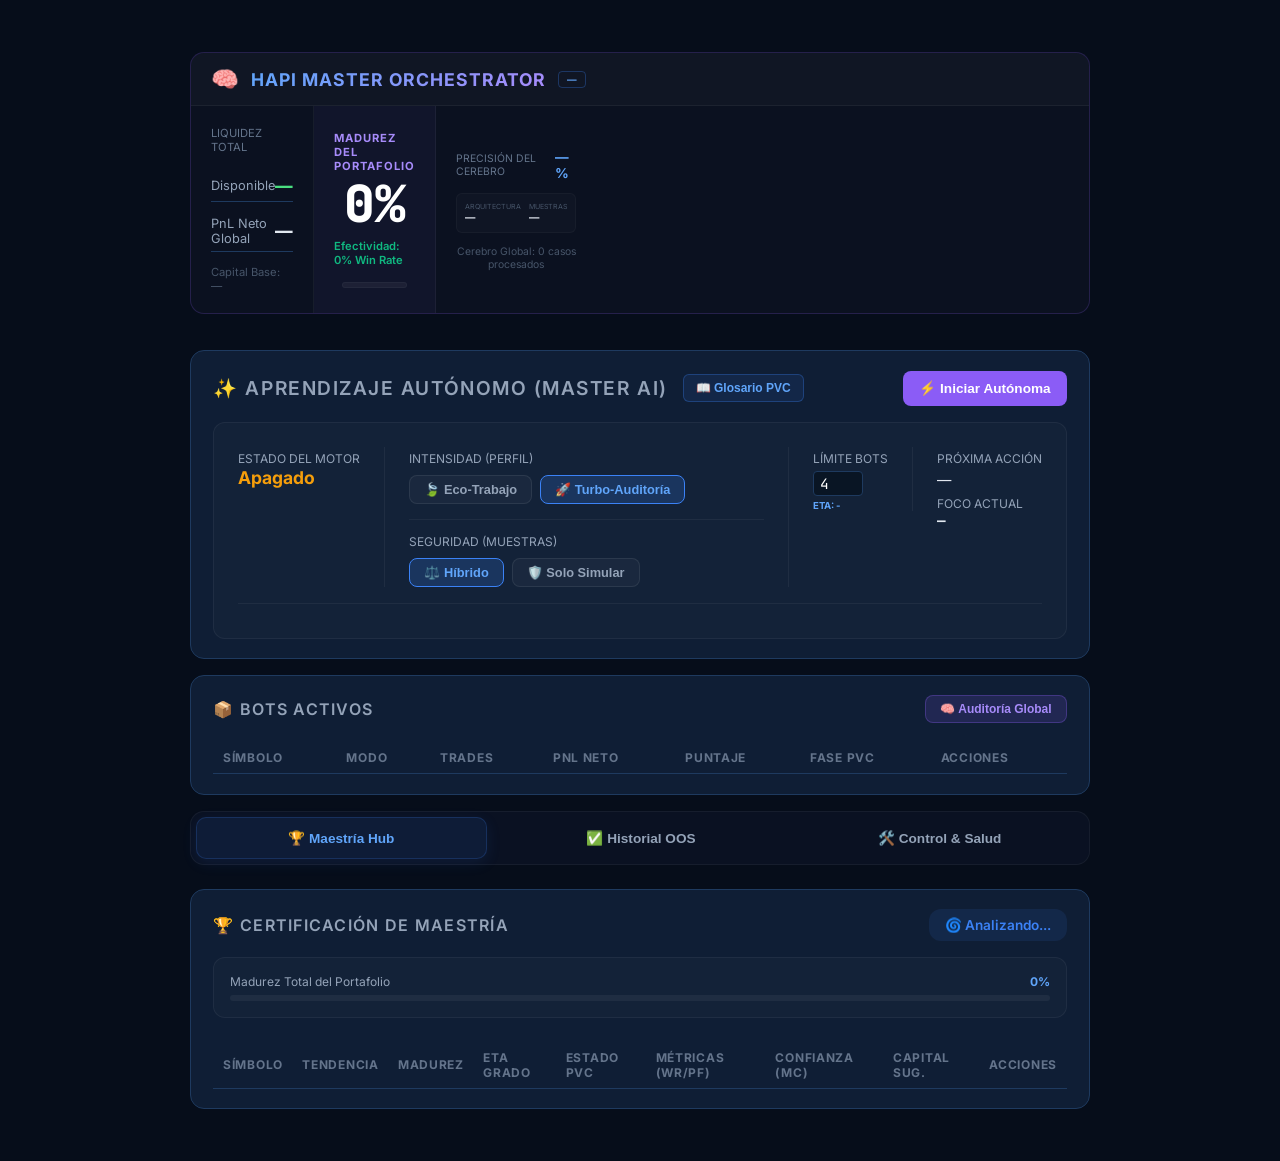
==== commit 15cf616b: "feat: enhance dashboard with maturity and performance metrics" ====
--- a/orchestrator/static/index.html
+++ b/orchestrator/static/index.html
@@ -476,24 +476,39 @@
 
                 <div style="display: grid; grid-template-columns: 1fr 1.2fr 1fr; gap: 0; min-height: 160px;">
                     <!-- FINANCIALS -->
+                <div style="display: grid; grid-template-columns: 1fr 1.2fr 1fr; gap: 0; min-height: 160px;">
+                    <!-- FINANCIALS -->
                     <div style="padding: 20px; border-right: 1px solid rgba(255,255,255,0.05); display: flex; flex-direction: column; justify-content: center;">
                         <div style="font-size: 0.7rem; color: #64748b; text-transform: uppercase; margin-bottom: 15px;">Liquidez Total</div>
                         <div class="stat-row" style="margin-bottom: 8px;"><span style="font-size: 0.8rem; color: #94a3b8;">Disponible</span><span id="av-cash" style="font-size: 1.1rem; font-weight: 800; color: #4ade80;">—</span></div>
-                        <div class="stat-row" style="margin-bottom: 8px;"><span style="font-size: 0.8rem; color: #94a3b8;">PnL Global</span><span id="tot-pnl" style="font-size: 1.1rem; font-weight: 800;">—</span></div>
+                        <div class="stat-row" style="margin-bottom: 8px;"><span style="font-size: 0.8rem; color: #94a3b8;">PnL Neto Global</span><span id="tot-pnl" style="font-size: 1.1rem; font-weight: 800;">—</span></div>
                         <div style="font-size: 0.7rem; color: #475569; margin-top: 5px;">Capital Base: <span id="init-cash">—</span></div>
                     </div>
-                    <!-- PRECISION -->
-                    <div style="padding: 20px; border-right: 1px solid rgba(255,255,255,0.05); display: flex; flex-direction: column; align-items: center; justify-content: center; background: rgba(0,0,0,0.15);">
-                        <div style="font-size: 0.7rem; color: #64748b; text-transform: uppercase; margin-bottom: 10px;">Precisión del Cerebro</div>
-                        <div style="font-size: 3.2rem; font-weight: 900; font-family: 'JetBrains Mono', monospace; color: #fff;" id="ai-acc-val">—%</div>
-                        <div style="width: 80%; height: 4px; background: rgba(255,255,255,0.05); border-radius: 10px; margin-top: 15px; overflow: hidden;"><div id="ai-acc-bar" style="height: 100%; width: 0%; background: linear-gradient(90deg, #3b82f6, #a78bfa);"></div></div>
+                    <!-- MATURITY & EFFICIENCY (NUEVO FOCO) -->
+                    <div style="padding: 20px; border-right: 1px solid rgba(255,255,255,0.05); display: flex; flex-direction: column; align-items: center; justify-content: center; background: rgba(139, 92, 246, 0.05);">
+                        <div style="font-size: 0.7rem; color: #a78bfa; text-transform: uppercase; margin-bottom: 5px; font-weight: 700; letter-spacing: 1px;">Madurez del Portafolio</div>
+                        <div style="font-size: 3.2rem; font-weight: 900; font-family: 'JetBrains Mono', monospace; color: #fff; line-height: 1;" id="hdr-maturity-val">0%</div>
+                        <div style="font-size: 0.7rem; color: #10b981; margin-top: 10px; font-weight: 600;">Efectividad: <span id="hdr-winrate-val">0%</span> Win Rate</div>
+                        <div style="width: 80%; height: 6px; background: rgba(255,255,255,0.05); border-radius: 10px; margin-top: 15px; overflow: hidden; border: 1px solid rgba(255,255,255,0.03);">
+                            <div id="hdr-maturity-bar" style="height: 100%; width: 0%; background: linear-gradient(90deg, #3b82f6, #a78bfa); transition: width 1s cubic-bezier(0.4, 0, 0.2, 1);"></div>
+                        </div>
                     </div>
-                    <!-- SPECS -->
-                    <div style="padding: 20px; display: grid; grid-template-columns: 1fr 1fr; gap: 10px; align-content: center;">
-                        <div style="background: rgba(255,255,255,0.02); padding: 8px; border-radius: 6px;"><span style="display: block; font-size: 8px; color: #475569;">Arquitectura</span><div id="ai-arch" style="font-size:0.75rem; font-weight:700;">—</div></div>
-                        <div style="background: rgba(255,255,255,0.02); padding: 8px; border-radius: 6px;"><span style="display: block; font-size: 8px; color: #475569;">Memoria</span><div id="ai-memory" style="font-size:0.75rem; font-weight:700;">—</div></div>
-                        <div style="background: rgba(255,255,255,0.02); padding: 8px; border-radius: 6px;"><span style="display: block; font-size: 8px; color: #475569;">Muestras</span><div id="ai-total-samples" style="font-size:0.75rem; font-weight:700;">—</div></div>
+                    <!-- AI BRAIN STATS (SECONDARY) -->
+                    <div style="padding: 20px; display: flex; flex-direction: column; justify-content: center; gap: 12px;">
+                        <div style="display: flex; justify-content: space-between; align-items: center;">
+                            <span style="font-size: 0.65rem; color: #64748b; text-transform: uppercase;">Precisión del Cerebro</span>
+                            <span id="ai-acc-val" style="font-size: 0.85rem; font-weight: 700; color: #60a5fa;">—%</span>
+                        </div>
+                        <div style="background: rgba(255,255,255,0.02); padding: 8px; border-radius: 6px; border: 1px solid rgba(255,255,255,0.03); display: grid; grid-template-columns: 1fr 1fr; gap: 8px;">
+                            <div><span style="display: block; font-size: 7px; color: #475569; text-transform: uppercase;">Arquitectura</span><div id="ai-arch" style="font-size:0.65rem; font-weight:700;">—</div></div>
+                            <div><span style="display: block; font-size: 7px; color: #475569; text-transform: uppercase;">Muestras</span><div id="ai-total-samples" style="font-size:0.65rem; font-weight:700;">—</div></div>
+                        </div>
+                        <div style="font-size: 0.65rem; color: #475569; text-align: center;">
+                            Cerebro Global: <span id="hdr-ai-samples">0</span> casos procesados
+                        </div>
                     </div>
+                </div>
+
                 </div>
             </div>
 
@@ -1039,16 +1054,40 @@
                     
                     // Actualizar Madurez Global
                     if (rankings.summary) {
-                        const maturity = rankings.summary.global_maturity;
-                        document.getElementById('global-maturity-val').innerText = `${maturity}%`;
-                        document.getElementById('global-maturity-bar').style.width = `${maturity}%`;
+                        const summ = rankings.summary;
+                        const maturity = summ.maturity_index || summ.global_maturity || 0;
+                        
+                        // Header KPIs (Nuevos)
+                        const hdrMat = document.getElementById('hdr-maturity-val');
+                        if (hdrMat) hdrMat.innerText = `${maturity.toFixed(1)}%`;
+                        const hdrBar = document.getElementById('hdr-maturity-bar');
+                        if (hdrBar) hdrBar.style.width = `${maturity}%`;
+                        const hdrWR = document.getElementById('hdr-winrate-val');
+                        if (hdrWR) hdrWR.innerText = `${(summ.portfolio_win_rate || 0).toFixed(1)}%`;
+                        const hdrSamples = document.getElementById('hdr-ai-samples');
+                        if (hdrSamples) hdrSamples.innerText = `${summ.active_symbols || 0} de ${summ.total_symbols || 0}`;
+
+                        // Badge de estatus madurez
+                        const badge = document.getElementById('ai-maturity-badge');
+                        if (badge) {
+                            if (maturity > 80) { badge.textContent = 'PORTAFOLIO ELITE'; badge.style.color = '#10b981'; badge.style.borderColor = '#10b981'; }
+                            else if (maturity > 40) { badge.textContent = 'MADURANDO'; badge.style.color = '#60a5fa'; badge.style.borderColor = '#60a5fa'; }
+                            else { badge.textContent = 'INFANCIA / APRENDIZAJE'; badge.style.color = '#f59e0b'; badge.style.borderColor = '#f59e0b'; }
+                        }
+
+                        // Sync tab metrics
+                        const tabMatVal = document.getElementById('global-maturity-val');
+                        if (tabMatVal) tabMatVal.innerText = `${maturity.toFixed(1)}%`;
+                        const tabMatBar = document.getElementById('global-maturity-bar');
+                        if (tabMatBar) tabMatBar.style.width = `${maturity}%`;
                         
                         // Guardar datos para el ETA dinámico
-                        window.avg_dur = rankings.summary.avg_sim_duration;
-                        window.avg_trades = rankings.summary.avg_trades_per_sim;
+                        window.avg_dur = summ.avg_sim_duration;
+                        window.avg_trades = summ.avg_trades_per_sim;
                         window.pending_trades = rankings.rankings.reduce((acc, r) => acc + Math.max(0, 30 - r.total_trades), 0);
-                        previewETA(); // Actualizar ETA con los nuevos datos
+                        previewETA();
                     }
+
                     
                     tbody.innerHTML = rankings.rankings.map(m => {
                         // Desglose de fórmula para transparencia
